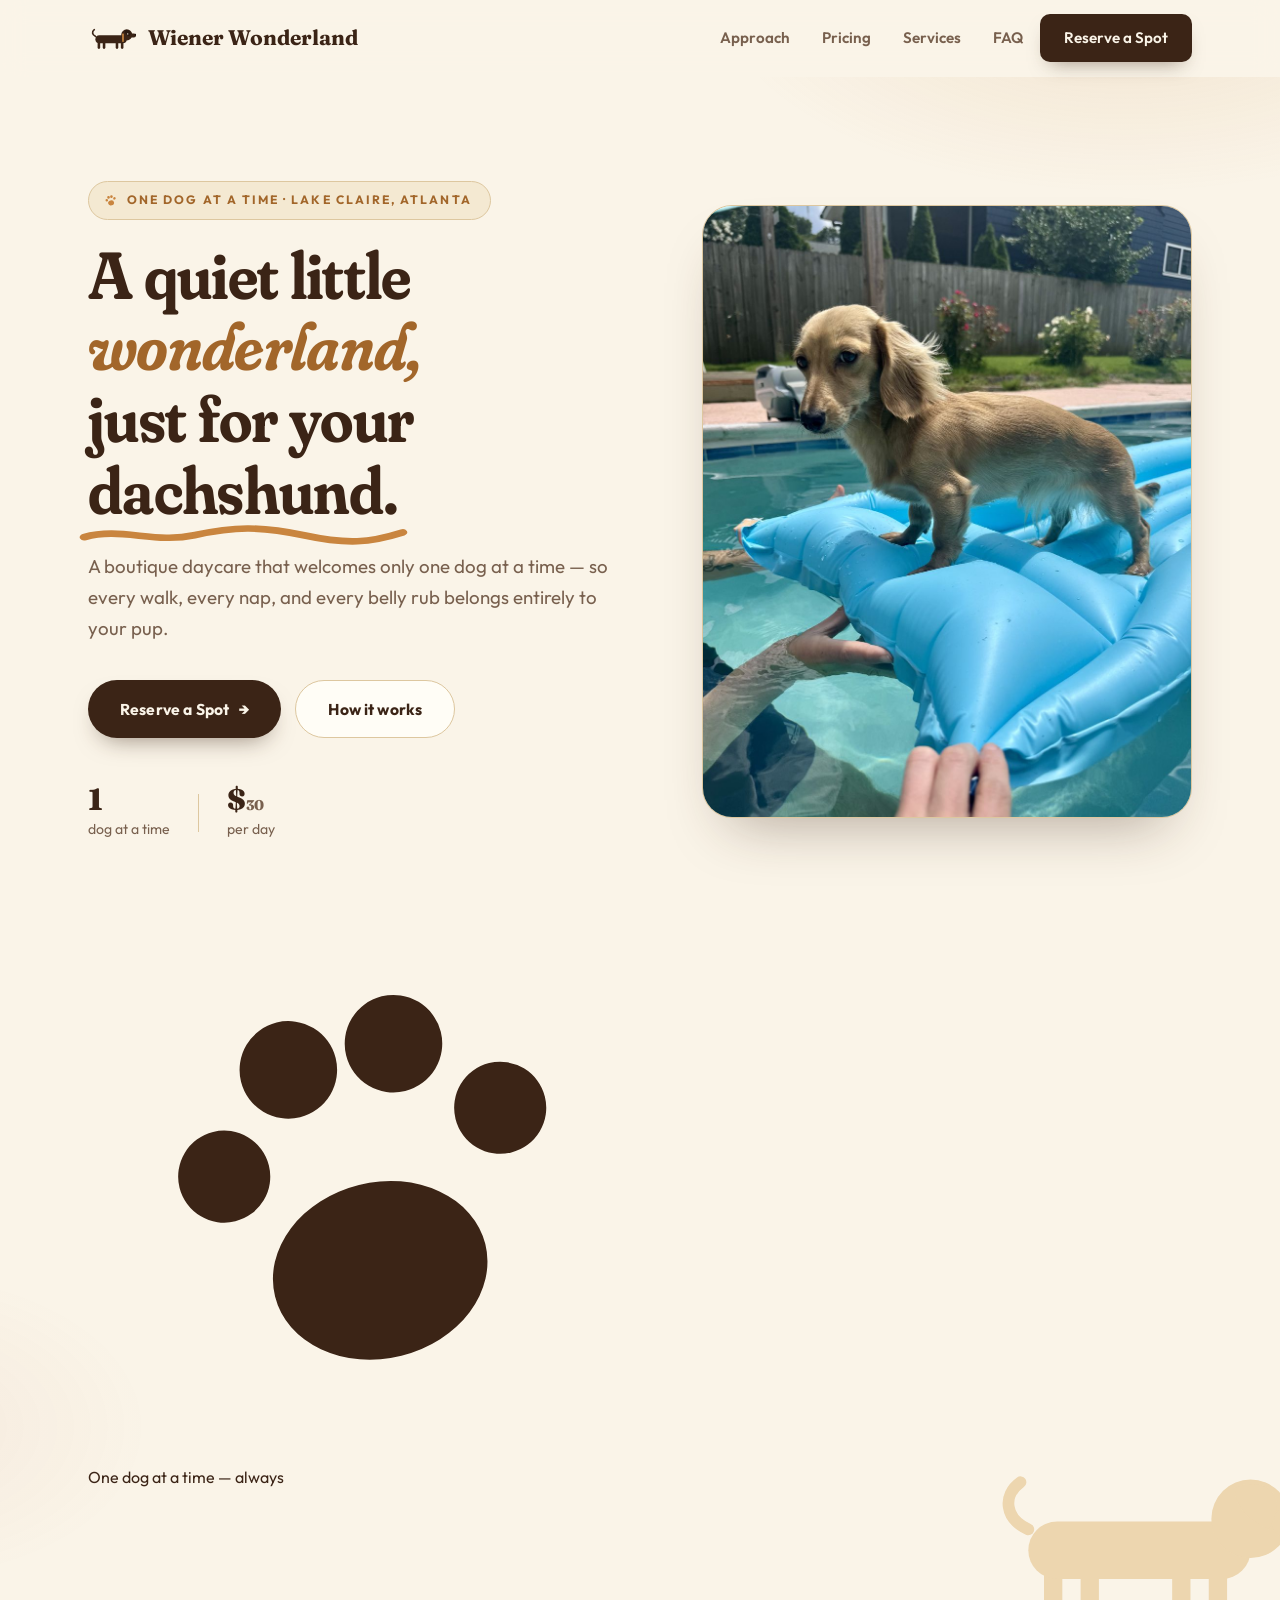
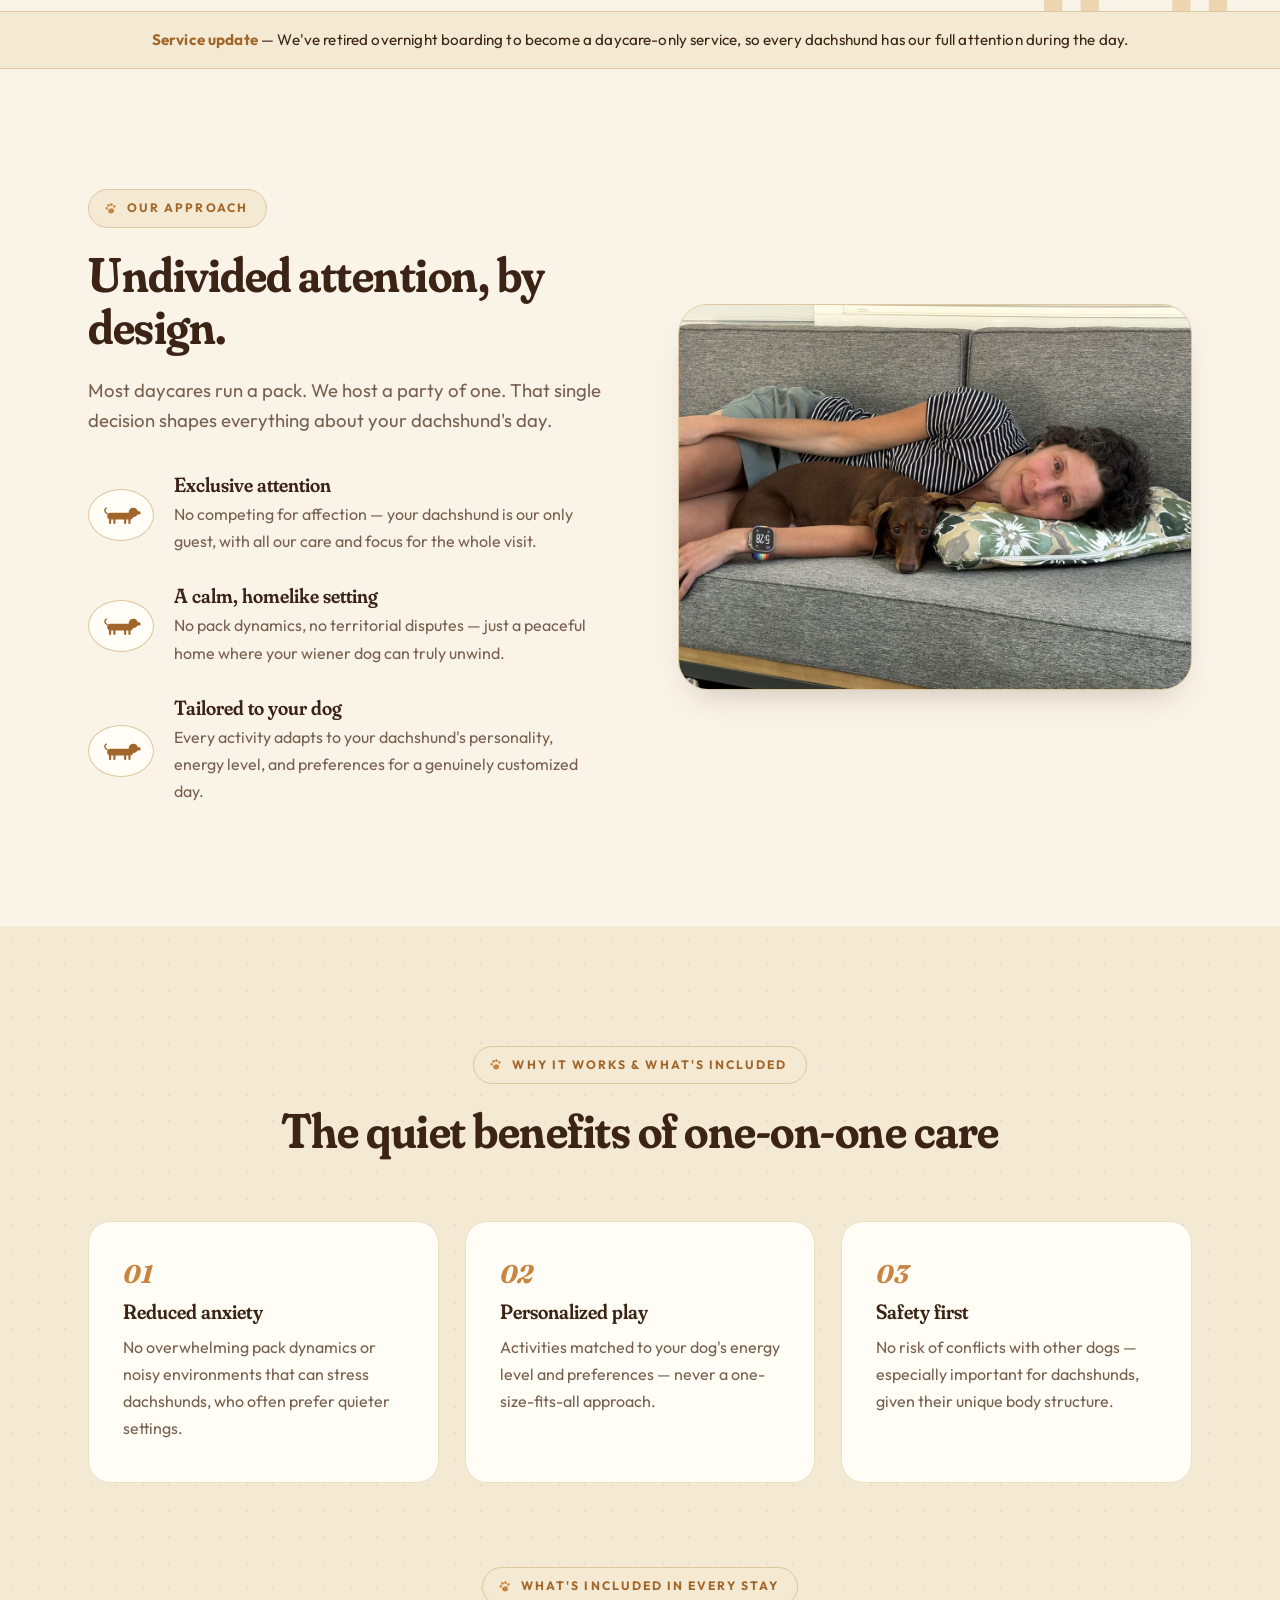
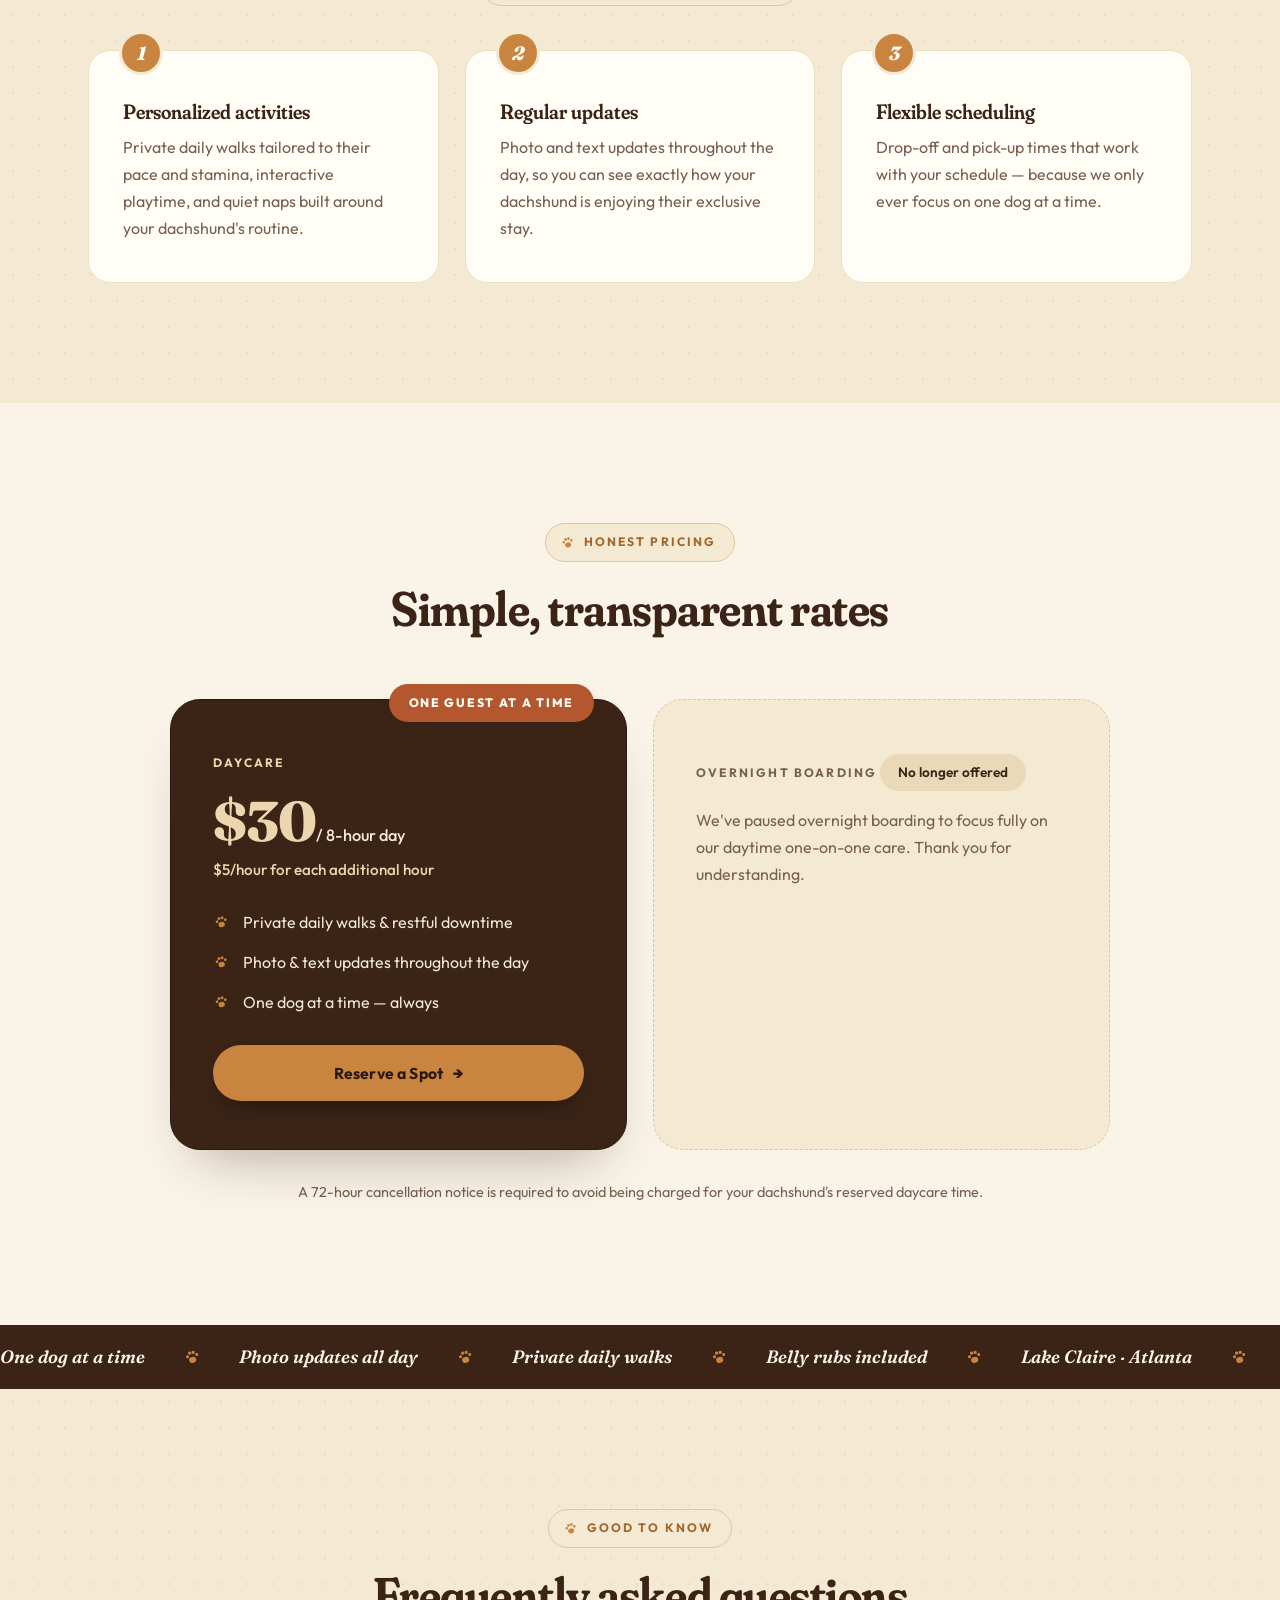
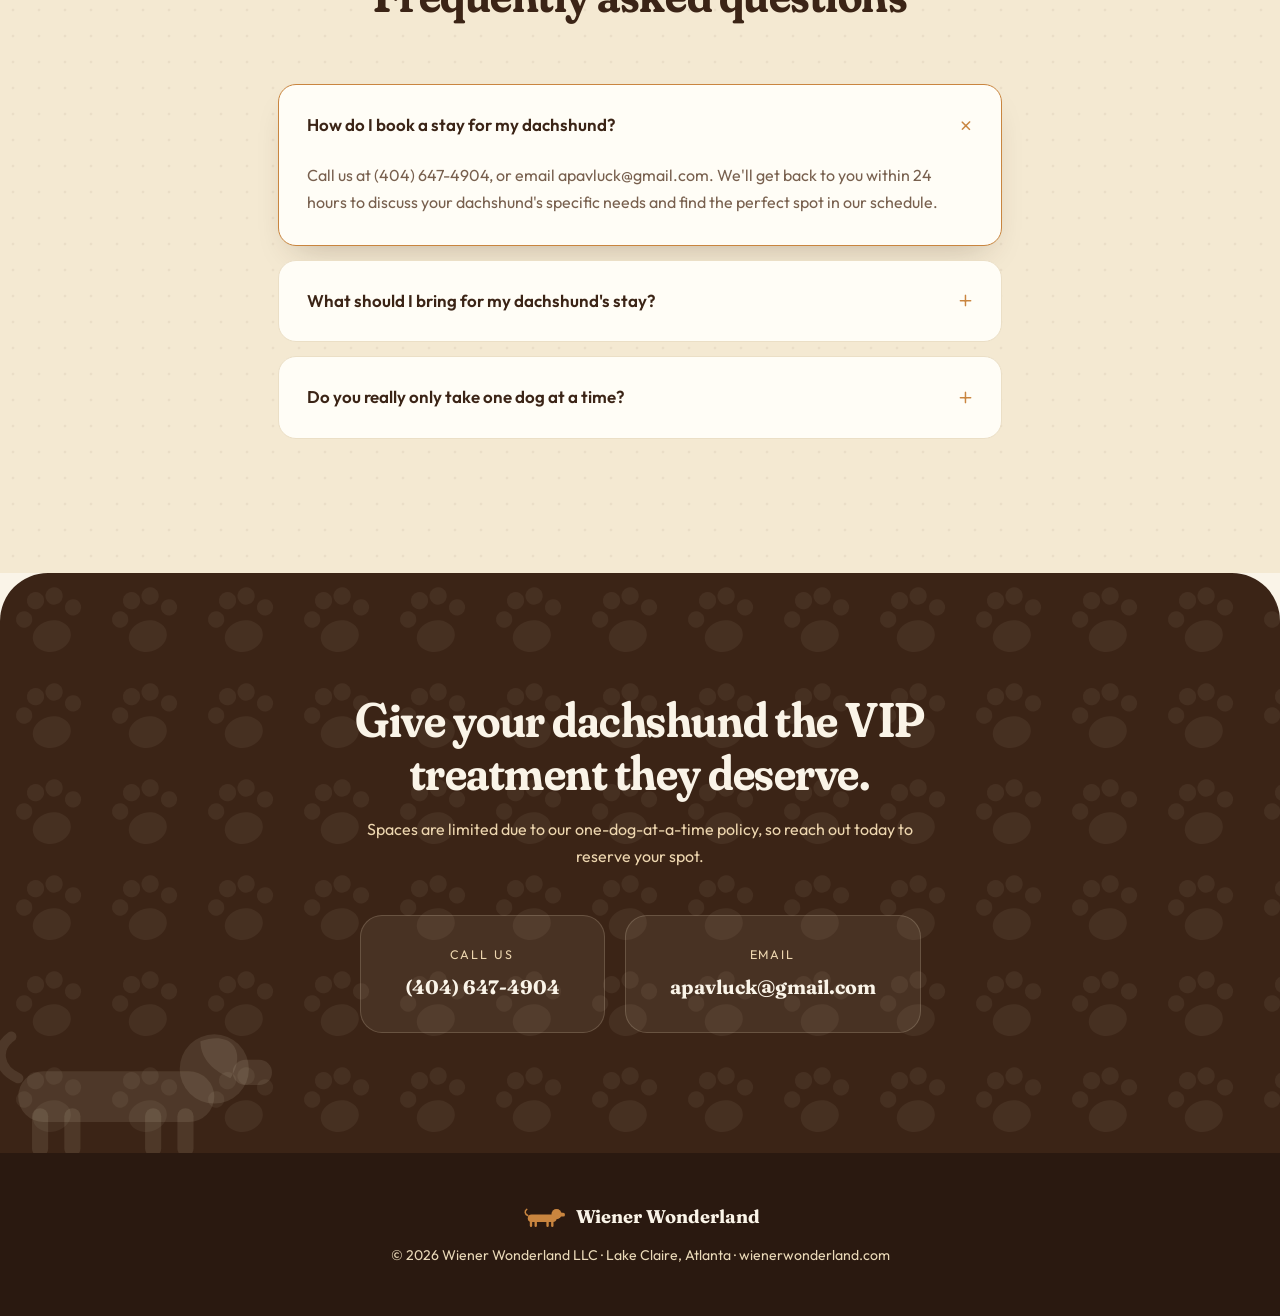
==== index.html @ 0c206f95 "Clean up design: remove arch frame, use external images, simplify animations" ====
<!DOCTYPE html>
<html lang="en">
<head>
<meta charset="UTF-8">
<meta name="viewport" content="width=device-width, initial-scale=1.0">
<title>Wiener Wonderland | Exclusive One-Dog Daycare in Lake Claire</title>
<meta name="description" content="Wiener Wonderland is Lake Claire's exclusive one-dog-at-a-time daycare for dachshunds. Calm, unhurried, one-on-one care in a quiet home setting.">
<link rel="preconnect" href="https://fonts.googleapis.com">
<link rel="preconnect" href="https://fonts.gstatic.com" crossorigin>
<link href="https://fonts.googleapis.com/css2?family=Fraunces:ital,opsz,wght,SOFT,WONK@0,9..144,400..900,0..100,0..1;1,9..144,400..900,0..100,0..1&family=Outfit:wght@400;500;600;700&display=swap" rel="stylesheet">
<meta name="theme-color" content="#FAF4E8">
<link rel="icon" href="data:image/svg+xml,%3Csvg%20xmlns='http://www.w3.org/2000/svg'%20viewBox='0%200%20260%20150'%3E%3Crect%20width='260'%20height='150'%20rx='34'%20fill='%23FAF4E8'/%3E%3Cg%20fill='%233B2416'%3E%3Cpath%20d='M40%2066%20C22%2058%2020%2040%2034%2030'%20fill='none'%20stroke='%233B2416'%20stroke-width='9'%20stroke-linecap='round'/%3E%3Crect%20x='52'%20y='92'%20width='14'%20height='42'%20rx='7'/%3E%3Crect%20x='80'%20y='92'%20width='14'%20height='42'%20rx='7'/%3E%3Crect%20x='150'%20y='92'%20width='14'%20height='42'%20rx='7'/%3E%3Crect%20x='178'%20y='92'%20width='14'%20height='42'%20rx='7'/%3E%3Crect%20x='40'%20y='60'%20width='170'%20height='44'%20rx='22'/%3E%3Ccircle%20cx='210'%20cy='58'%20r='30'/%3E%3Crect%20x='226'%20y='50'%20width='34'%20height='22'%20rx='11'/%3E%3C/g%3E%3Cpath%20d='M198%2034%20C226%2024%20238%2044%20224%2066%20C210%2060%20198%2050%20198%2034%20Z'%20fill='%232A1910'/%3E%3Crect%20x='185'%20y='50'%20width='9'%20height='40'%20rx='3'%20fill='%23C9853F'/%3E%3C/svg%3E">
<style>
:root{
  /* Wiener Wonderland — warm, playful, hand-crafted */
  --cream:#FAF4E8;
  --paper:#FFFDF6;
  --sand:#F4E9D2;
  --sand-deep:#EAD9B8;
  --choco:#3B2416;
  --choco-deep:#2A1910;
  --caramel:#C9853F;
  --caramel-deep:#A2662A;
  --caramel-soft:#EDD6AF;
  --rust:#B4572E;
  --ink:#3B2416;
  --ink-soft:#78604E;
  --line:#EBDFC6;
  --line-strong:#DDC79F;
  --radius:22px;
  --radius-lg:30px;
  --shadow:0 16px 34px -16px rgba(59,36,22,0.28);
  --shadow-lg:0 30px 60px -28px rgba(59,36,22,0.40);
  --maxw:1160px;
  --ease:cubic-bezier(.22,.61,.36,1);
  --sans:'Outfit','DejaVu Sans',system-ui,-apple-system,sans-serif;
  --display:'Fraunces',Georgia,'Times New Roman',serif;
  --paw:url("data:image/svg+xml;utf8,<svg xmlns='http://www.w3.org/2000/svg' viewBox='0 0 40 40'><g fill='black' transform='rotate(-14 20 20)'><ellipse cx='20' cy='26.5' rx='8' ry='6.5'/><circle cx='10.5' cy='17' r='3.4'/><circle cx='17' cy='10.5' r='3.6'/><circle cx='25' cy='10.5' r='3.6'/><circle cx='31.5' cy='17' r='3.4'/></g></svg>");
  --paw-cream:url("data:image/svg+xml;utf8,<svg xmlns='http://www.w3.org/2000/svg' viewBox='0 0 40 40'><g fill='%23F6E7CE' transform='rotate(-14 20 20)'><ellipse cx='20' cy='26.5' rx='8' ry='6.5'/><circle cx='10.5' cy='17' r='3.4'/><circle cx='17' cy='10.5' r='3.6'/><circle cx='25' cy='10.5' r='3.6'/><circle cx='31.5' cy='17' r='3.4'/></g></svg>");
  --squig-line:url("data:image/svg+xml;utf8,<svg xmlns='http://www.w3.org/2000/svg' width='24' height='6' viewBox='0 0 24 6'><path d='M1 4 Q4 1.5 7 4 T13 4 T19 4' fill='none' stroke='%23C9853F' stroke-width='2' stroke-linecap='round'/></svg>");
}

*{box-sizing:border-box;margin:0;padding:0;}
html{scroll-behavior:smooth;scroll-padding-top:92px;}
body{
  font-family:var(--sans);
  color:var(--ink);
  background:var(--cream);
  line-height:1.7;
  -webkit-font-smoothing:antialiased;
  overflow-x:hidden;
}
::selection{background:var(--caramel);color:var(--choco-deep);}
:focus-visible{outline:3px solid var(--caramel);outline-offset:3px;border-radius:8px;}
h1,h2,h3{font-family:var(--display);font-variation-settings:"opsz" 144,"SOFT" 100,"WONK" 1;color:var(--ink);line-height:1.08;}
h1,h2{font-weight:640;letter-spacing:-0.01em;}
h3{font-weight:600;letter-spacing:0;}
.container{max-width:var(--maxw);margin:0 auto;padding:0 28px;}
.narrow{max-width:780px;}
a{text-decoration:none;color:inherit;}
img{max-width:100%;display:block;}
ul{list-style:none;}
/* Dachshund silhouette shapes have no fill of their own — follow currentColor. */
.logo-mark,.feature-mark,.hero-deco,.cta-deco{fill:currentColor;}

/* Eyebrow + heads */
.eyebrow{
  display:inline-flex;align-items:center;gap:9px;
  background:var(--sand);border:1px solid var(--line-strong);border-radius:999px;
  padding:8px 18px 8px 14px;margin-bottom:20px;
  font-size:.76rem;font-weight:700;letter-spacing:.17em;
  text-transform:uppercase;color:var(--caramel-deep);
}
.eyebrow::before{
  content:"";width:15px;height:15px;flex:none;background:var(--caramel);
  -webkit-mask:var(--paw) center/contain no-repeat;
  mask:var(--paw) center/contain no-repeat;
}
.eyebrow.center{display:flex;width:fit-content;margin-left:auto;margin-right:auto;}
.section-head{margin-bottom:64px;}
.lead{font-size:1.16rem;color:var(--ink-soft);margin-bottom:38px;max-width:48ch;line-height:1.65;}

/* Header */
.site-header{
  position:sticky;top:0;z-index:100;
  background:rgba(250,244,232,0.82);
  backdrop-filter:blur(12px);-webkit-backdrop-filter:blur(12px);
  border-bottom:1px solid transparent;
  transition:border-color .3s var(--ease), box-shadow .3s var(--ease), background .3s var(--ease);
}
.site-header.scrolled{border-bottom-color:var(--line);background:rgba(250,244,232,0.95);box-shadow:0 10px 24px -18px rgba(59,36,22,0.35);}
.header-inner{display:flex;align-items:center;justify-content:space-between;padding:14px 28px;}
.logo{display:flex;align-items:center;gap:12px;font-family:var(--display);font-weight:700;font-size:1.32rem;color:var(--choco);letter-spacing:0;}
.logo-mark{width:48px;height:28px;flex:none;transition:transform .35s var(--ease);}
.logo:hover .logo-mark{transform:rotate(-8deg);}
.main-nav{display:flex;gap:2px;align-items:center;}
.main-nav a{position:relative;font-weight:600;font-size:.95rem;color:var(--ink-soft);padding:9px 15px;border-radius:10px;transition:color .2s;}
.main-nav a::after{
  content:"";position:absolute;left:14px;right:14px;bottom:4px;height:6px;
  background:var(--squig-line) left center/24px 6px repeat-x;
  transform:scaleX(0);transform-origin:left;transition:transform .35s var(--ease);
}
.main-nav a:hover{color:var(--choco);}
.main-nav a:hover::after{transform:scaleX(1);}
.nav-cta{background:var(--choco);color:var(--cream) !important;padding:11px 24px !important;border-radius:999px;box-shadow:0 10px 20px -10px rgba(59,36,22,0.5);transition:background .25s var(--ease),transform .25s var(--ease) !important;}
.nav-cta:hover{background:var(--caramel-deep) !important;transform:translateY(-2px);}
.nav-cta::after{display:none;}
.nav-toggle{display:none;flex-direction:column;gap:5px;background:none;border:none;cursor:pointer;padding:8px;}
.nav-toggle span{width:24px;height:2px;background:var(--ink);border-radius:2px;transition:transform .3s var(--ease),opacity .3s var(--ease);}
.nav-toggle[aria-expanded="true"] span:nth-child(1){transform:translateY(7px) rotate(45deg);}
.nav-toggle[aria-expanded="true"] span:nth-child(2){opacity:0;}
.nav-toggle[aria-expanded="true"] span:nth-child(3){transform:translateY(-7px) rotate(-45deg);}

/* Hero */
.hero{position:relative;padding:104px 0 120px;overflow:hidden;
  background:radial-gradient(640px 320px at 88% -6%, rgba(201,133,63,0.16), transparent 65%),
             radial-gradient(420px 260px at -8% 88%, rgba(180,87,46,0.06), transparent 60%),
             var(--cream);
}
.hero-deco{position:absolute;right:-36px;bottom:-28px;width:340px;height:auto;color:var(--caramel-soft);pointer-events:none;}
.hero-grid{display:grid;grid-template-columns:1.05fr 0.95fr;gap:72px;align-items:center;position:relative;}
.hero h1{font-size:clamp(2.8rem,5.2vw,4.4rem);margin-bottom:24px;}
.hero h1 em{font-style:italic;color:var(--caramel-deep);}
.hero-text{font-size:1.17rem;color:var(--ink-soft);margin-bottom:36px;max-width:46ch;line-height:1.65;}
.hero-actions{display:flex;gap:14px;flex-wrap:wrap;margin-bottom:46px;}
.hero-stats{display:flex;align-items:center;gap:28px;}
.hero-stats strong{display:block;font-family:var(--display);font-weight:800;font-size:1.9rem;color:var(--choco);line-height:1;letter-spacing:-0.01em;}
.hero-stats span{font-size:.88rem;color:var(--ink-soft);}
.hero-stats .divider{width:1px;height:38px;background:var(--line-strong);}

/* Squiggle underline inside the hero headline */
.squig{position:relative;white-space:nowrap;}
.squiggle{position:absolute;left:-3%;bottom:-0.22em;width:106%;height:0.34em;color:var(--caramel);overflow:visible;}
.squiggle path{stroke:currentColor;stroke-width:7;stroke-linecap:round;fill:none;stroke-dasharray:320;stroke-dashoffset:320;transition:stroke-dashoffset 1.1s var(--ease) 0.5s;}
.reveal.in .squiggle path{stroke-dashoffset:0;}

/* Hero media — clean rounded image */
.hero-media{position:relative;}
.arch-frame{
  position:relative;
  border-radius:var(--radius-lg);
  overflow:hidden;
  border:1px solid var(--line-strong);
  box-shadow:var(--shadow-lg);
  aspect-ratio:4/5;
  background:var(--sand);
}
.arch-frame img{width:100%;height:100%;object-fit:cover;transition:transform .6s var(--ease);}
.arch-frame:hover img{transform:scale(1.03);}

/* Waggable dachshund silhouette */
.wag .tail{transform-box:fill-box;transform-origin:96% 92%;animation:wag 1.5s ease-in-out infinite;}
@keyframes wag{0%,100%{transform:rotate(0deg);}50%{transform:rotate(-16deg);}}

/* Buttons */
.btn{
  display:inline-flex;align-items:center;justify-content:center;gap:10px;
  padding:15px 32px;border-radius:999px;font-weight:700;font-size:.98rem;
  transition:transform .22s var(--ease), background .22s var(--ease), box-shadow .22s var(--ease), border-color .22s var(--ease), color .22s var(--ease);
  cursor:pointer;letter-spacing:.01em;
}
.btn-primary{background:var(--choco);color:var(--cream);box-shadow:0 12px 24px -12px rgba(59,36,22,0.55);}
.btn-primary::after{content:"→";font-weight:800;transition:transform .25s var(--ease);}
.btn-primary:hover{background:var(--caramel-deep);transform:translateY(-2px);box-shadow:0 16px 28px -12px rgba(59,36,22,0.6);}
.btn-primary:hover::after{transform:translateX(4px);}
.btn-ghost{background:var(--paper);color:var(--choco);border:1.5px solid var(--line-strong);}
.btn-ghost:hover{border-color:var(--choco);background:#fff;transform:translateY(-2px);}
.btn-block{display:flex;width:100%;margin-top:28px;}

/* Announcement */
.announcement{
  background:var(--sand);color:var(--ink);text-align:center;
  padding:15px 28px;font-size:.95rem;letter-spacing:.01em;
  border-top:1px solid var(--line-strong);border-bottom:1px solid var(--line-strong);
}
.announcement strong{color:var(--caramel-deep);font-weight:700;}

/* Marquee ticker */
.marquee{background:var(--choco);color:var(--cream);padding:17px 0;overflow:hidden;}
.marquee-track{display:flex;width:max-content;animation:scroll-x 30s linear infinite;}
.marquee:hover .marquee-track{animation-play-state:paused;}
.marquee-row{display:flex;align-items:center;gap:38px;padding-right:38px;}
.marquee-row span{font-family:var(--display);font-style:italic;font-weight:600;font-size:1.12rem;white-space:nowrap;}
.marquee-row .paw{width:18px;height:18px;color:var(--caramel);flex:none;}
@keyframes scroll-x{to{transform:translateX(-50%);}}

/* Sections */
.section{padding:120px 0;}
.section.alt{
  background:var(--sand);
  background-image:radial-gradient(rgba(59,36,22,0.055) 1.2px, transparent 1.7px);
  background-size:26px 26px;
}
h2{font-size:clamp(2.1rem,3.8vw,3.1rem);margin-bottom:22px;}
h2.center{text-align:center;margin-bottom:0;}
.two-col{display:grid;grid-template-columns:1fr 1fr;gap:76px;align-items:center;}
.image-frame{
  border-radius:var(--radius-lg);overflow:hidden;border:1px solid var(--line-strong);
  box-shadow:var(--shadow);
  transition:box-shadow .5s var(--ease);
}
.image-frame:hover{box-shadow:var(--shadow-lg);}
.image-frame img{transition:transform .6s var(--ease);width:100%;}
.image-frame:hover img{transform:scale(1.03);}

.feature-list{display:flex;flex-direction:column;gap:30px;}
.feature{display:flex;gap:20px;align-items:center;}
.feature-mark{
  flex:none;width:66px;height:52px;padding:12px;box-sizing:border-box;
  color:var(--caramel-deep);background:var(--paper);
  border:1.5px solid var(--line-strong);border-radius:50%;
  transition:transform .35s var(--ease), background .35s var(--ease);
}
.feature:hover .feature-mark{transform:scale(1.05);background:var(--caramel-soft);}
.feature h3{font-size:1.28rem;margin-bottom:5px;}
.feature p{color:var(--ink-soft);}

/* Cards */
.grid-3{display:grid;grid-template-columns:repeat(3,1fr);gap:26px;}
.grid-2{display:grid;grid-template-columns:repeat(2,1fr);gap:26px;}
.card{
  position:relative;background:var(--paper);padding:40px 34px;border-radius:var(--radius);
  border:1px solid var(--line);
  transition:transform .35s var(--ease), box-shadow .35s var(--ease), border-color .35s var(--ease);
}
.card:hover{transform:translateY(-4px);box-shadow:var(--shadow);border-color:var(--line-strong);}
.card-index{display:block;font-family:var(--display);font-style:italic;font-weight:700;font-size:1.6rem;color:var(--caramel);margin-bottom:14px;line-height:1;}
.card h3{margin-bottom:10px;font-size:1.3rem;}
.card p{color:var(--ink-soft);}
.card.numbered{padding-top:50px;}
.group-head{margin:84px 0 44px;text-align:center;}
.group-head .eyebrow{margin-bottom:0;}
.num{
  position:absolute;top:-20px;left:30px;background:var(--caramel);color:var(--paper);
  width:44px;height:44px;border-radius:50%;display:flex;align-items:center;justify-content:center;
  border:3px solid var(--sand);
  font-family:var(--display);font-style:italic;font-weight:800;font-size:1.2rem;
}

/* Pricing */
.pricing-grid{margin-bottom:30px;align-items:stretch;max-width:940px;margin-left:auto;margin-right:auto;}
.price-card{
  position:relative;background:var(--paper);border-radius:var(--radius-lg);
  padding:48px 42px;border:1px solid var(--line);
  transition:transform .35s var(--ease), box-shadow .35s var(--ease);
}
.price-card:not(.featured):hover{transform:translateY(-4px);box-shadow:var(--shadow);}
.price-card.featured{
  background:var(--choco);border-color:var(--choco-deep);color:var(--cream);
  box-shadow:var(--shadow-lg);
}
.price-card.featured:hover{transform:translateY(-4px);}
.badge{
  position:absolute;top:-16px;right:32px;background:var(--rust);color:var(--paper);
  padding:9px 20px;border-radius:999px;
  font-size:.76rem;font-weight:800;letter-spacing:.14em;text-transform:uppercase;
  box-shadow:0 10px 20px -8px rgba(59,36,22,0.45);
}
.price-tag{display:inline-block;font-size:.76rem;font-weight:700;letter-spacing:.18em;text-transform:uppercase;color:var(--caramel-deep);margin-bottom:18px;}
.price-tag.muted{color:var(--ink-soft);}
.featured .price-tag{color:var(--caramel-soft);}
.price{font-family:var(--display);font-size:3.5rem;font-weight:800;color:var(--ink);margin:2px 0 8px;line-height:1;letter-spacing:-0.02em;}
.featured .price{color:var(--caramel-soft);}
.price span{font-family:var(--sans);font-size:1.02rem;font-weight:500;color:var(--ink-soft);letter-spacing:0;}
.featured .price span{color:var(--sand);}
.price-sub{font-weight:500;margin-bottom:26px;color:var(--ink-soft);font-size:.95rem;}
.featured .price-sub{color:var(--caramel-soft);}
.price-list{display:flex;flex-direction:column;gap:13px;}
.price-list li{position:relative;padding-left:30px;color:var(--ink-soft);}
.price-list li::before{
  content:"";position:absolute;left:0;top:5px;width:16px;height:16px;
  background:var(--caramel);
  -webkit-mask:var(--paw) center/contain no-repeat;
  mask:var(--paw) center/contain no-repeat;
}
.featured .price-list li{color:var(--sand);}
.featured .btn-primary{background:var(--caramel);color:var(--choco-deep);box-shadow:0 12px 24px -10px rgba(0,0,0,0.45);}
.featured .btn-primary:hover{background:var(--paper);color:var(--choco);}
.notice-card{background:var(--sand);border:1.5px dashed var(--line-strong);}
.discontinued{display:inline-block;background:var(--sand-deep);color:var(--ink);padding:7px 18px;border-radius:999px;font-size:.85rem;font-weight:600;margin:6px 0 16px;}
.notice-card p:last-child{color:var(--ink-soft);}
.fine-print{text-align:center;color:var(--ink-soft);font-size:.9rem;}

/* FAQ */
.faq-item{background:var(--paper);border-radius:18px;padding:4px 28px;margin-bottom:14px;border:1.5px solid var(--line);transition:border-color .3s var(--ease), box-shadow .3s var(--ease);}
.faq-item[open]{border-color:var(--caramel);box-shadow:var(--shadow);}
.faq-item summary{font-weight:600;cursor:pointer;list-style:none;padding:22px 0;display:flex;justify-content:space-between;align-items:center;gap:16px;font-size:1.06rem;}
.faq-item summary::-webkit-details-marker{display:none;}
.faq-item summary::after{content:"+";font-family:var(--display);font-size:1.7rem;color:var(--caramel);transition:transform .35s var(--ease);line-height:1;font-weight:600;}
.faq-item[open] summary::after{transform:rotate(45deg);}
.faq-item p{padding:0 0 24px;color:var(--ink-soft);}
.faq-item[open] p{animation:faq-in .45s var(--ease);}
@keyframes faq-in{from{opacity:0;transform:translateY(-6px);}}

/* CTA */
.cta-section{position:relative;background:var(--choco);color:var(--cream);padding:120px 0;text-align:center;overflow:hidden;border-radius:48px 48px 0 0;}
.cta-section::before{
  content:"";position:absolute;inset:0;pointer-events:none;opacity:0.06;
  background-image:var(--paw-cream);
  background-size:96px 96px;
}
.cta-deco{position:absolute;left:-28px;bottom:-22px;width:300px;height:auto;color:rgba(246,231,206,0.10);pointer-events:none;}
.cta-section h2{color:var(--cream);max-width:20ch;margin:0 auto 18px;}
.cta-section > .container > p{color:var(--caramel-soft);margin-bottom:44px;max-width:52ch;margin-left:auto;margin-right:auto;position:relative;}
.contact-grid{display:flex;justify-content:center;gap:20px;flex-wrap:wrap;position:relative;}
.contact-item{background:rgba(246,231,206,0.07);padding:28px 44px;border-radius:var(--radius);border:1px solid rgba(246,231,206,0.18);transition:background .25s var(--ease),transform .25s var(--ease);display:flex;flex-direction:column;align-items:center;gap:6px;min-width:230px;}
.contact-item:hover{background:rgba(246,231,206,0.14);transform:translateY(-4px);}
.contact-label{font-size:.78rem;letter-spacing:.16em;text-transform:uppercase;color:var(--caramel-soft);}
.contact-value{font-family:var(--display);font-size:1.22rem;font-weight:700;}

/* Footer */
.site-footer{padding:48px 0;background:var(--choco-deep);color:var(--sand-deep);}
.footer-inner{display:flex;flex-direction:column;align-items:center;gap:12px;text-align:center;}
.footer-logo{color:var(--cream);font-size:1.15rem;gap:11px;}
.footer-logo .logo-mark{width:44px;height:26px;color:var(--caramel);}
.site-footer p{font-size:.88rem;}

/* Scroll reveal */
.reveal{opacity:0;transform:translateY(26px);transition:opacity .75s var(--ease), transform .75s var(--ease);}
.reveal.in{opacity:1;transform:none;}
@media (prefers-reduced-motion:reduce){
  .reveal{opacity:1;transform:none;transition:none;}
  .squiggle path{stroke-dashoffset:0;transition:none;}
  .marquee-track{animation:none;}
  .wag .tail{animation:none;}
  html{scroll-behavior:auto;}
}

/* Responsive */
@media (max-width:880px){
  .section{padding:80px 0;}
  .hero{padding:64px 0 76px;}
  .two-col,.hero-grid{grid-template-columns:1fr;gap:60px;}
  .hero-media{order:-1;max-width:420px;margin:26px auto 0;}
  .arch-frame{aspect-ratio:4/5;}
  .hero h1 br{display:none;}
  .grid-3,.grid-2{grid-template-columns:1fr;}
  .price-card.featured{transform:none;}
  .marquee-row{gap:26px;padding-right:26px;}
  .marquee-row span{font-size:1rem;}
  .main-nav{position:absolute;top:100%;left:0;right:0;background:var(--cream);flex-direction:column;padding:16px;display:none;gap:6px;border-bottom:1px solid var(--line);box-shadow:var(--shadow);}
  .main-nav.open{display:flex;}
  .main-nav a{width:100%;padding:12px 16px;}
  .main-nav a::after{display:none;}
  .nav-cta{text-align:center;}
  .nav-toggle{display:flex;}
  .hero-deco{width:220px;opacity:.8;}
  .cta-section{border-radius:32px 32px 0 0;}
  .contact-item{min-width:0;width:100%;max-width:340px;}
}

</style>
</head>
<body>

<!-- ===== Reusable dachshund illustrations ===== -->
<svg width="0" height="0" style="position:absolute" aria-hidden="true">
  <!-- Single-colour silhouette (inherits currentColor) -->
  <symbol id="dox" viewBox="0 0 260 150">
    <path d="M40 66 C22 58 20 40 34 30" fill="none" stroke="currentColor" stroke-width="9" stroke-linecap="round"/>
    <rect x="52" y="92" width="14" height="42" rx="7"/>
    <rect x="80" y="92" width="14" height="42" rx="7"/>
    <rect x="150" y="92" width="14" height="42" rx="7"/>
    <rect x="178" y="92" width="14" height="42" rx="7"/>
    <rect x="40" y="60" width="170" height="44" rx="22"/>
    <circle cx="210" cy="58" r="30"/>
    <rect x="226" y="50" width="34" height="22" rx="11"/>
    <path d="M198 34 C226 24 238 44 224 66 C210 60 198 50 198 34 Z"/>
  </symbol>
  <!-- Two-tone logo mark with a little caramel collar -->
  <symbol id="dox-logo" viewBox="0 0 260 150">
    <g fill="#3B2416">
      <path d="M40 66 C22 58 20 40 34 30" fill="none" stroke="#3B2416" stroke-width="9" stroke-linecap="round"/>
      <rect x="52" y="92" width="14" height="42" rx="7"/>
      <rect x="80" y="92" width="14" height="42" rx="7"/>
      <rect x="150" y="92" width="14" height="42" rx="7"/>
      <rect x="178" y="92" width="14" height="42" rx="7"/>
      <rect x="40" y="60" width="170" height="44" rx="22"/>
      <circle cx="210" cy="58" r="30"/>
      <rect x="226" y="50" width="34" height="22" rx="11"/>
    </g>
    <path d="M198 34 C226 24 238 44 224 66 C210 60 198 50 198 34 Z" fill="#2A1910"/>
    <circle cx="215" cy="53" r="3.4" fill="#FAF4E8"/>
    <circle cx="258" cy="58" r="5.5" fill="#1F120B"/>
    <rect x="185" y="50" width="9" height="40" rx="3" fill="#C9853F"/>
    <circle cx="189.5" cy="92" r="4.5" fill="#C9853F"/>
  </symbol>
  <!-- Four-toed paw print (inherits currentColor) -->
  <symbol id="paw" viewBox="0 0 40 40">
    <g fill="currentColor" transform="rotate(-14 20 20)">
      <ellipse cx="20" cy="26.5" rx="8" ry="6.5"/>
      <circle cx="10.5" cy="17" r="3.4"/>
      <circle cx="17" cy="10.5" r="3.6"/>
      <circle cx="25" cy="10.5" r="3.6"/>
      <circle cx="31.5" cy="17" r="3.4"/>
    </g>
  </symbol>
</svg>

<header class="site-header" id="site-header">
  <div class="container header-inner">
    <a href="#home" class="logo">
      <svg class="logo-mark" viewBox="0 0 260 150" aria-hidden="true"><use href="#dox-logo"/></svg>
      <span>Wiener Wonderland</span>
    </a>
    <nav class="main-nav" id="main-nav">
      <a href="#approach">Approach</a>
      <a href="#pricing">Pricing</a>
      <a href="#services">Services</a>
      <a href="#faq">FAQ</a>
      <a href="#contact" class="nav-cta">Reserve a Spot</a>
    </nav>
    <button class="nav-toggle" id="nav-toggle" aria-label="Toggle navigation" aria-expanded="false">
      <span></span><span></span><span></span>
    </button>
  </div>
</header>

<section class="hero" id="home">
  <svg class="hero-deco wag" viewBox="0 0 260 150" aria-hidden="true">
    <g class="tail"><path d="M40 66 C22 58 20 40 34 30" fill="none" stroke="currentColor" stroke-width="9" stroke-linecap="round"/></g>
    <rect x="52" y="92" width="14" height="42" rx="7"/>
    <rect x="80" y="92" width="14" height="42" rx="7"/>
    <rect x="150" y="92" width="14" height="42" rx="7"/>
    <rect x="178" y="92" width="14" height="42" rx="7"/>
    <rect x="40" y="60" width="170" height="44" rx="22"/>
    <circle cx="210" cy="58" r="30"/>
    <rect x="226" y="50" width="34" height="22" rx="11"/>
    <path d="M198 34 C226 24 238 44 224 66 C210 60 198 50 198 34 Z"/>
  </svg>
  <div class="container hero-grid">
    <div class="hero-copy">
      <span class="eyebrow reveal">One dog at a time · Lake Claire, Atlanta</span>
      <h1 class="reveal">A quiet little <em>wonderland,</em><br>just for your <span class="squig">dachshund.<svg class="squiggle" viewBox="0 0 240 24" preserveAspectRatio="none" aria-hidden="true"><path d="M4 15 C30 4 55 22 84 13 S132 3 164 13 S212 21 236 10"/></svg></span></h1>
      <p class="hero-text reveal">A boutique daycare that welcomes only one dog at a time — so every walk, every nap, and every belly rub belongs entirely to your pup.</p>
      <div class="hero-actions reveal">
        <a href="#contact" class="btn btn-primary">Reserve a Spot</a>
        <a href="#approach" class="btn btn-ghost">How it works</a>
      </div>
      <div class="hero-stats reveal">
        <div><strong>1</strong><span>dog at a time</span></div>
        <div class="divider"></div>
        <div><strong>$<span class="count-up" data-count="30">30</span></strong><span>per day</span></div>
      </div>
    </div>
        <div class="hero-media reveal">
      <div class="arch-frame" data-depth="4">
        <img src="hero.jpg" alt="A happy dachshund relaxing at Wiener Wonderland daycare">
      </div>
    </div>
      <div class="hero-chip chip-bottom" data-depth="8">
        <svg class="paw" viewBox="0 0 40 40" aria-hidden="true"><use href="#paw"/></svg>
        <span>One dog at a time — always</span>
      </div>
    </div>
  </div>
</section>

<section class="announcement">
  <div class="container">
    <p><strong>Service update</strong> — We've retired overnight boarding to become a daycare-only service, so every dachshund has our full attention during the day.</p>
  </div>
</section>

<section class="section" id="approach">
  <div class="container two-col">
    <div class="reveal">
      <span class="eyebrow">Our approach</span>
      <h2>Undivided attention, by design.</h2>
      <p class="lead">Most daycares run a pack. We host a party of one. That single decision shapes everything about your dachshund's day.</p>
      <div class="feature-list">
        <div class="feature">
          <svg class="feature-mark" viewBox="0 0 260 150" aria-hidden="true"><use href="#dox"/></svg>
          <div>
            <h3>Exclusive attention</h3>
            <p>No competing for affection — your dachshund is our only guest, with all our care and focus for the whole visit.</p>
          </div>
        </div>
        <div class="feature">
          <svg class="feature-mark" viewBox="0 0 260 150" aria-hidden="true"><use href="#dox"/></svg>
          <div>
            <h3>A calm, homelike setting</h3>
            <p>No pack dynamics, no territorial disputes — just a peaceful home where your wiener dog can truly unwind.</p>
          </div>
        </div>
        <div class="feature">
          <svg class="feature-mark" viewBox="0 0 260 150" aria-hidden="true"><use href="#dox"/></svg>
          <div>
            <h3>Tailored to your dog</h3>
            <p>Every activity adapts to your dachshund's personality, energy level, and preferences for a genuinely customized day.</p>
          </div>
        </div>
      </div>
    </div>
        <div class="image-frame reveal">
      <img src="approach.jpg" alt="A calm dachshund enjoying the home-like setting at Wiener Wonderland">
    </div>
  </div>
</section>

<section class="section alt" id="services">
  <div class="container">
    <div class="section-head reveal">
      <span class="eyebrow center">Why it works &amp; what's included</span>
      <h2 class="center">The quiet benefits of one-on-one care</h2>
    </div>
    <div class="grid-3">
      <div class="card reveal">
        <span class="card-index">01</span>
        <h3>Reduced anxiety</h3>
        <p>No overwhelming pack dynamics or noisy environments that can stress dachshunds, who often prefer quieter settings.</p>
      </div>
      <div class="card reveal">
        <span class="card-index">02</span>
        <h3>Personalized play</h3>
        <p>Activities matched to your dog's energy level and preferences — never a one-size-fits-all approach.</p>
      </div>
      <div class="card reveal">
        <span class="card-index">03</span>
        <h3>Safety first</h3>
        <p>No risk of conflicts with other dogs — especially important for dachshunds, given their unique body structure.</p>
      </div>
    </div>

    <div class="group-head reveal"><span class="eyebrow center">What's included in every stay</span></div>
    <div class="grid-3">
      <div class="card numbered reveal">
        <span class="num">1</span>
        <h3>Personalized activities</h3>
        <p>Private daily walks tailored to their pace and stamina, interactive playtime, and quiet naps built around your dachshund's routine.</p>
      </div>
      <div class="card numbered reveal">
        <span class="num">2</span>
        <h3>Regular updates</h3>
        <p>Photo and text updates throughout the day, so you can see exactly how your dachshund is enjoying their exclusive stay.</p>
      </div>
      <div class="card numbered reveal">
        <span class="num">3</span>
        <h3>Flexible scheduling</h3>
        <p>Drop-off and pick-up times that work with your schedule — because we only ever focus on one dog at a time.</p>
      </div>
    </div>
  </div>
</section>

<section class="section" id="pricing">
  <div class="container">
    <div class="section-head reveal">
      <span class="eyebrow center">Honest pricing</span>
      <h2 class="center">Simple, transparent rates</h2>
    </div>
    <div class="grid-2 pricing-grid">
      <div class="price-card featured reveal">
        <span class="badge">One guest at a time</span>
        <span class="price-tag">Daycare</span>
        <p class="price">$30<span>/ 8-hour day</span></p>
        <p class="price-sub">$5/hour for each additional hour</p>
        <ul class="price-list">
          <li>Private daily walks &amp; restful downtime</li>
          <li>Photo &amp; text updates throughout the day</li>
          <li>One dog at a time — always</li>
        </ul>
        <a href="#contact" class="btn btn-primary btn-block">Reserve a Spot</a>
      </div>
      <div class="price-card notice-card reveal">
        <span class="price-tag muted">Overnight boarding</span>
        <p class="discontinued">No longer offered</p>
        <p>We've paused overnight boarding to focus fully on our daytime one-on-one care. Thank you for understanding.</p>
      </div>
    </div>
    <p class="fine-print">A 72-hour cancellation notice is required to avoid being charged for your dachshund's reserved daycare time.</p>
  </div>
</section>

<section class="marquee" aria-hidden="true">
  <div class="marquee-track">
    <div class="marquee-row">
      <span>One dog at a time</span><svg class="paw" viewBox="0 0 40 40"><use href="#paw"/></svg>
      <span>Photo updates all day</span><svg class="paw" viewBox="0 0 40 40"><use href="#paw"/></svg>
      <span>Private daily walks</span><svg class="paw" viewBox="0 0 40 40"><use href="#paw"/></svg>
      <span>Belly rubs included</span><svg class="paw" viewBox="0 0 40 40"><use href="#paw"/></svg>
      <span>Lake Claire · Atlanta</span><svg class="paw" viewBox="0 0 40 40"><use href="#paw"/></svg>
      <span>Daycare-only, on purpose</span><svg class="paw" viewBox="0 0 40 40"><use href="#paw"/></svg>
    </div>
    <div class="marquee-row">
      <span>One dog at a time</span><svg class="paw" viewBox="0 0 40 40"><use href="#paw"/></svg>
      <span>Photo updates all day</span><svg class="paw" viewBox="0 0 40 40"><use href="#paw"/></svg>
      <span>Private daily walks</span><svg class="paw" viewBox="0 0 40 40"><use href="#paw"/></svg>
      <span>Belly rubs included</span><svg class="paw" viewBox="0 0 40 40"><use href="#paw"/></svg>
      <span>Lake Claire · Atlanta</span><svg class="paw" viewBox="0 0 40 40"><use href="#paw"/></svg>
      <span>Daycare-only, on purpose</span><svg class="paw" viewBox="0 0 40 40"><use href="#paw"/></svg>
    </div>
  </div>
</section>

<section class="section alt" id="faq">
  <div class="container narrow">
    <div class="section-head reveal">
      <span class="eyebrow center">Good to know</span>
      <h2 class="center">Frequently asked questions</h2>
    </div>
    <details class="faq-item reveal" open>
      <summary>How do I book a stay for my dachshund?</summary>
      <p>Call us at (404) 647-4904, or email apavluck@gmail.com. We'll get back to you within 24 hours to discuss your dachshund's specific needs and find the perfect spot in our schedule.</p>
    </details>
    <details class="faq-item reveal">
      <summary>What should I bring for my dachshund's stay?</summary>
      <p>Just their regular food, any necessary medications, a beloved toy or blanket, and any special instructions for their routine. If they're a swimmer, we even have a pool.</p>
    </details>
    <details class="faq-item reveal">
      <summary>Do you really only take one dog at a time?</summary>
      <p>Always. It's the heart of what we do. Your dachshund will never share their day with another dog, which keeps things calm, safe, and completely focused on them.</p>
    </details>
  </div>
</section>

<section class="cta-section" id="contact">
  <svg class="cta-deco wag" viewBox="0 0 260 150" aria-hidden="true">
    <g class="tail"><path d="M40 66 C22 58 20 40 34 30" fill="none" stroke="currentColor" stroke-width="9" stroke-linecap="round"/></g>
    <rect x="52" y="92" width="14" height="42" rx="7"/>
    <rect x="80" y="92" width="14" height="42" rx="7"/>
    <rect x="150" y="92" width="14" height="42" rx="7"/>
    <rect x="178" y="92" width="14" height="42" rx="7"/>
    <rect x="40" y="60" width="170" height="44" rx="22"/>
    <circle cx="210" cy="58" r="30"/>
    <rect x="226" y="50" width="34" height="22" rx="11"/>
    <path d="M198 34 C226 24 238 44 224 66 C210 60 198 50 198 34 Z"/>
  </svg>
  <div class="container">
    <h2>Give your dachshund the VIP treatment they deserve.</h2>
    <p>Spaces are limited due to our one-dog-at-a-time policy, so reach out today to reserve your spot.</p>
    <div class="contact-grid">
      <a class="contact-item" href="tel:14046474904">
        <span class="contact-label">Call us</span>
        <span class="contact-value">(404) 647-4904</span>
      </a>
      <a class="contact-item" href="mailto:apavluck@gmail.com">
        <span class="contact-label">Email</span>
        <span class="contact-value">apavluck@gmail.com</span>
      </a>
    </div>
  </div>
</section>

<footer class="site-footer">
  <div class="container footer-inner">
    <span class="logo footer-logo">
      <svg class="logo-mark" viewBox="0 0 260 150" aria-hidden="true"><use href="#dox"/></svg>
      Wiener Wonderland
    </span>
    <p>&copy; <span id="year"></span> Wiener Wonderland LLC · Lake Claire, Atlanta · wienerwonderland.com</p>
  </div>
</footer>

<script>
// Current year in footer
document.getElementById('year').textContent = new Date().getFullYear();

// Mobile nav toggle
const navToggle = document.getElementById('nav-toggle');
const mainNav = document.getElementById('main-nav');
navToggle.addEventListener('click', () => {
  const open = mainNav.classList.toggle('open');
  navToggle.setAttribute('aria-expanded', open ? 'true' : 'false');
});
mainNav.querySelectorAll('a').forEach(link => {
  link.addEventListener('click', () => {
    mainNav.classList.remove('open');
    navToggle.setAttribute('aria-expanded', 'false');
  });
});

// Header shadow on scroll
const header = document.getElementById('site-header');
const onScroll = () => header.classList.toggle('scrolled', window.scrollY > 8);
onScroll();
window.addEventListener('scroll', onScroll, { passive: true });

// Scroll-reveal animations — staggered by position within each group
const reduceMotion = window.matchMedia('(prefers-reduced-motion: reduce)').matches;
const reveals = document.querySelectorAll('.reveal');
if ('IntersectionObserver' in window && !reduceMotion) {
  const io = new IntersectionObserver((entries) => {
    entries.forEach((entry) => {
      if (!entry.isIntersecting) return;
      const group = [...entry.target.parentElement.children].filter(el => el.classList && el.classList.contains('reveal'));
      const index = Math.max(0, group.indexOf(entry.target));
      entry.target.style.transitionDelay = `${Math.min(index * 90, 360)}ms`;
      entry.target.classList.add('in');
      io.unobserve(entry.target);
    });
  }, { threshold: 0.12, rootMargin: '0px 0px -40px 0px' });
  reveals.forEach(el => io.observe(el));
} else {
  reveals.forEach(el => el.classList.add('in'));
}

// Count-up number animations (hero stats)
const counters = document.querySelectorAll('[data-count]');
const runCount = (el) => {
  const target = parseFloat(el.dataset.count);
  const duration = 1100;
  const start = performance.now();
  const step = (now) => {
    const p = Math.min(1, (now - start) / duration);
    const eased = 1 - Math.pow(1 - p, 3);
    el.textContent = Math.round(target * eased);
    if (p < 1) requestAnimationFrame(step);
  };
  requestAnimationFrame(step);
};
if (counters.length) {
  if (reduceMotion || !('IntersectionObserver' in window)) {
    counters.forEach(el => { el.textContent = el.dataset.count; });
  } else {
    const cio = new IntersectionObserver((entries) => {
      entries.forEach((entry) => {
        if (entry.isIntersecting) { runCount(entry.target); cio.unobserve(entry.target); }
      });
    }, { threshold: 0.5 });
    counters.forEach(el => cio.observe(el));
  }
}

// Gentle pointer parallax on hero media layers (desktop, fine pointers only)
const heroMedia = document.querySelector('.hero-media');
if (heroMedia && window.matchMedia('(pointer: fine)').matches && !reduceMotion) {
  const layers = heroMedia.querySelectorAll('[data-depth]');
  heroMedia.addEventListener('pointermove', (e) => {
    const r = heroMedia.getBoundingClientRect();
    const x = (e.clientX - r.left) / r.width - 0.5;
    const y = (e.clientY - r.top) / r.height - 0.5;
    layers.forEach((layer) => {
      const depth = Number(layer.dataset.depth) || 6;
      layer.style.translate = `${(x * depth).toFixed(1)}px ${(y * depth).toFixed(1)}px`;
    });
  });
  heroMedia.addEventListener('pointerleave', () => {
    layers.forEach((layer) => { layer.style.translate = ''; });
  });
}

</script>
</body>
</html>
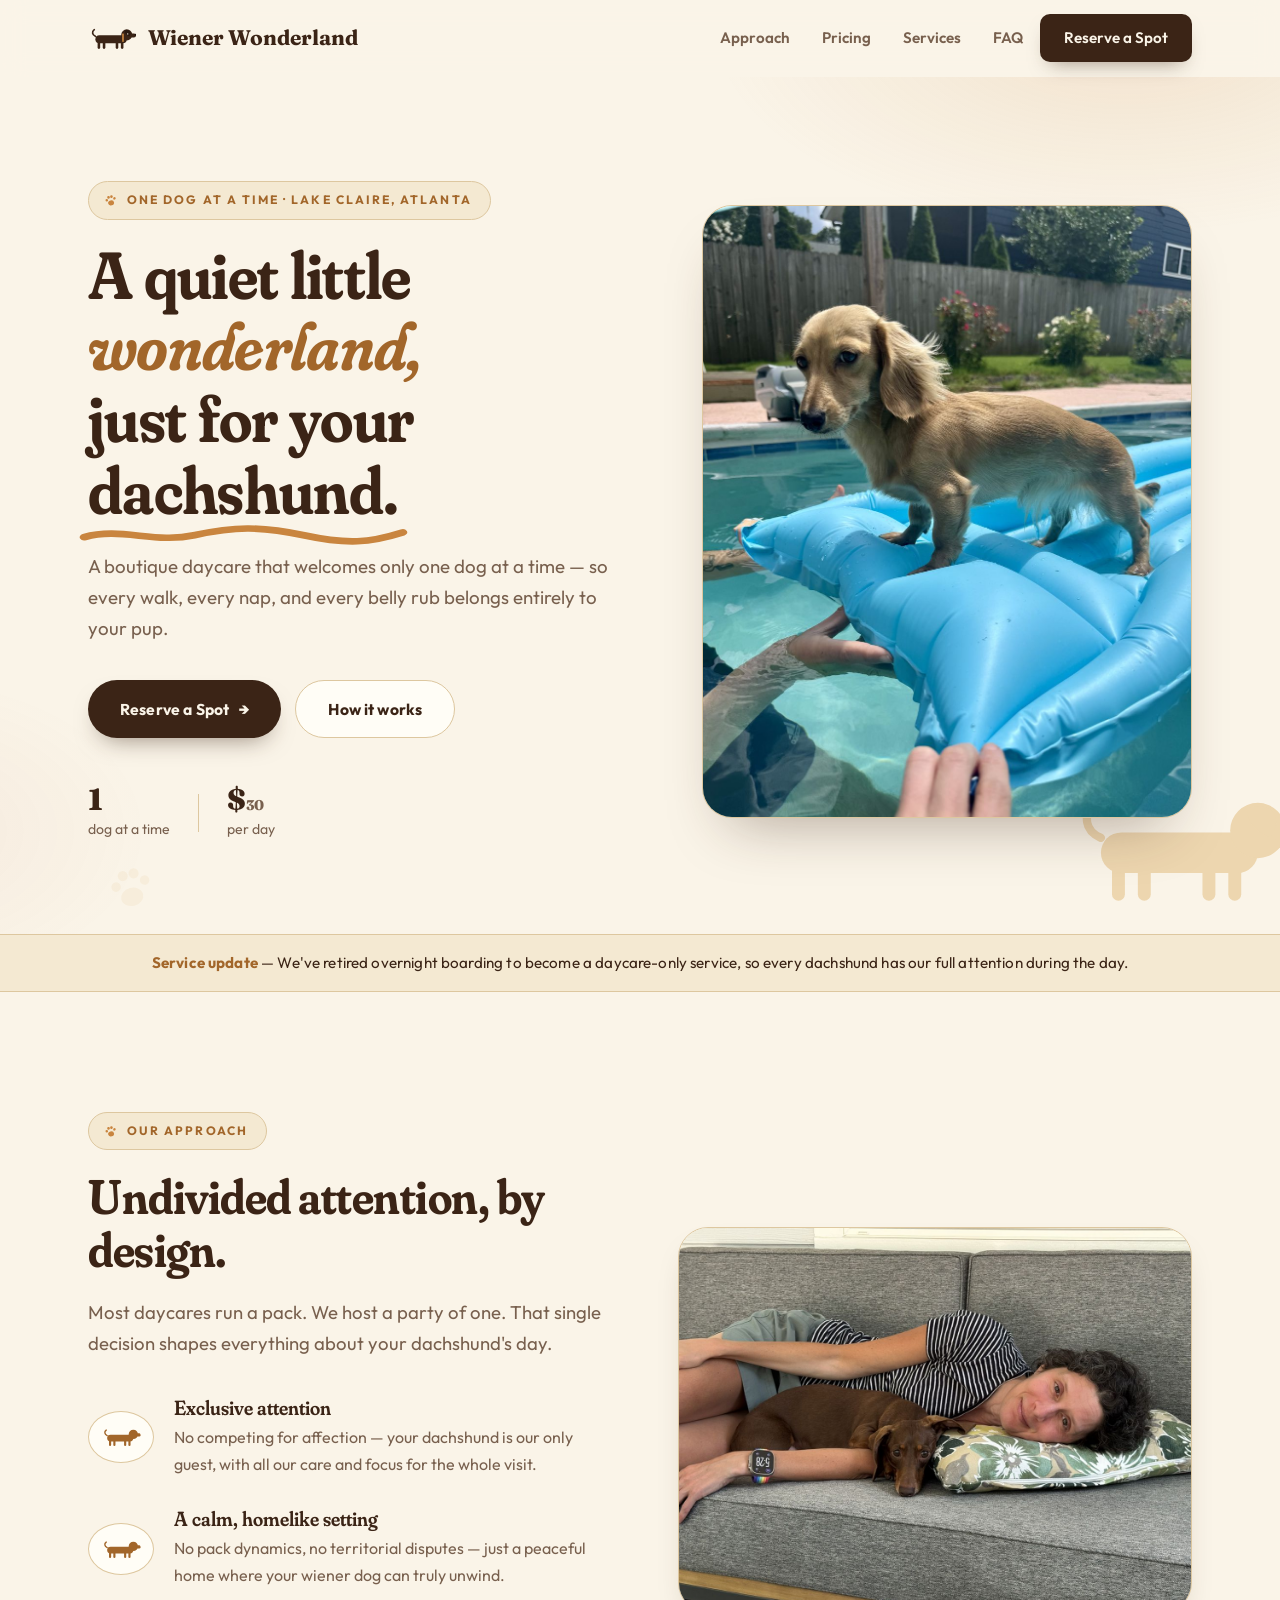
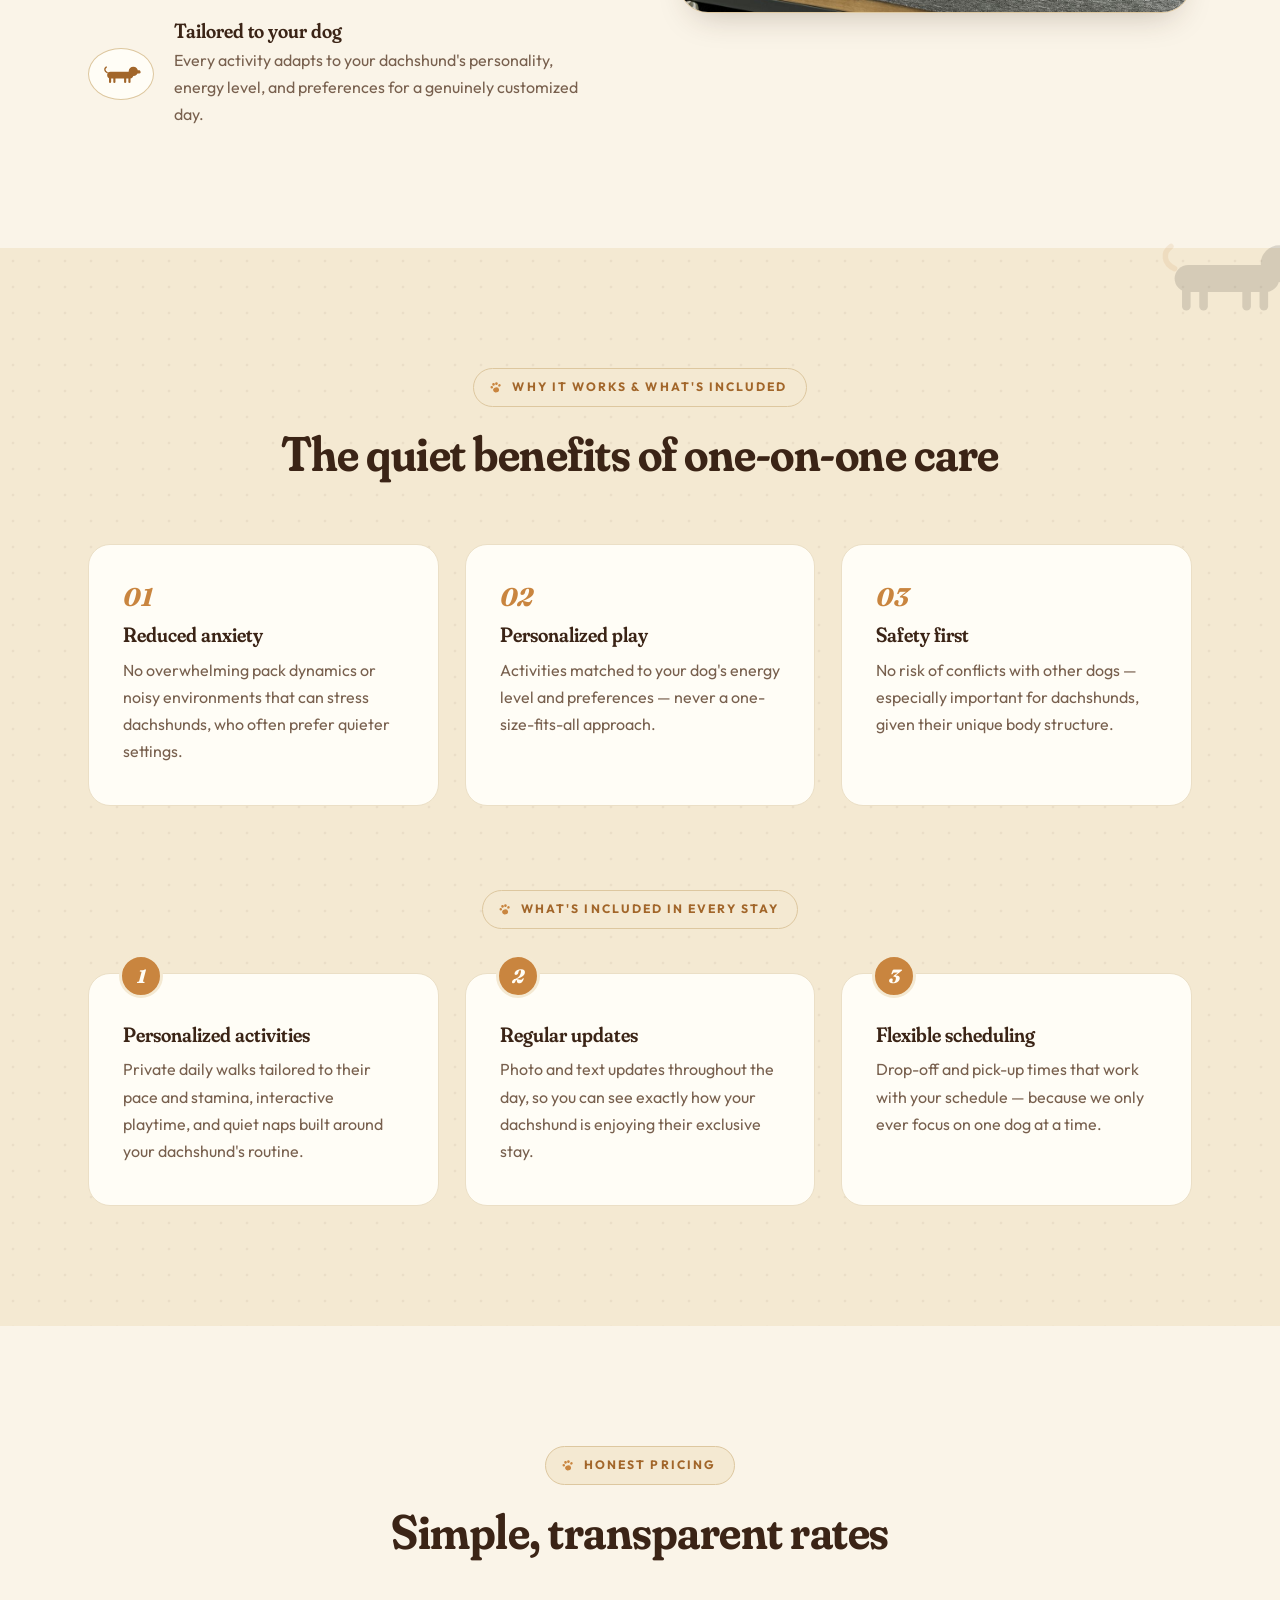
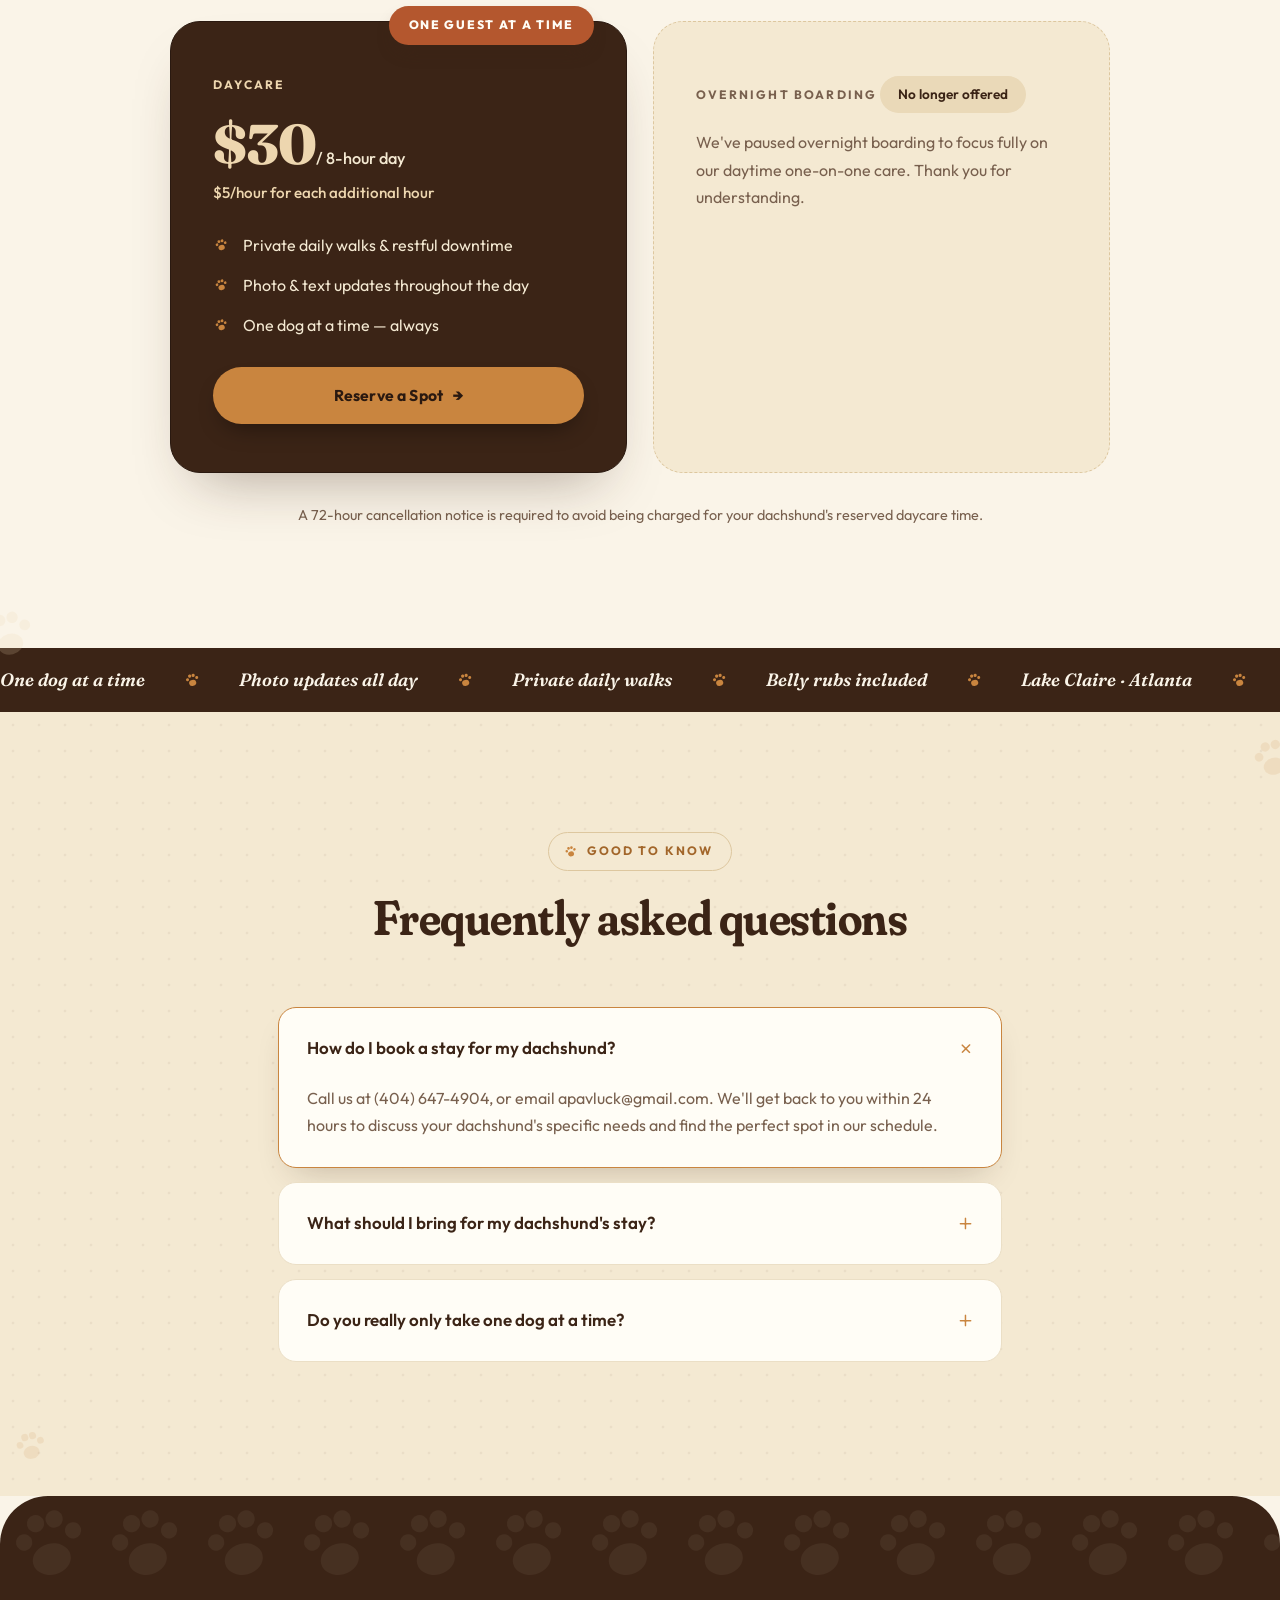
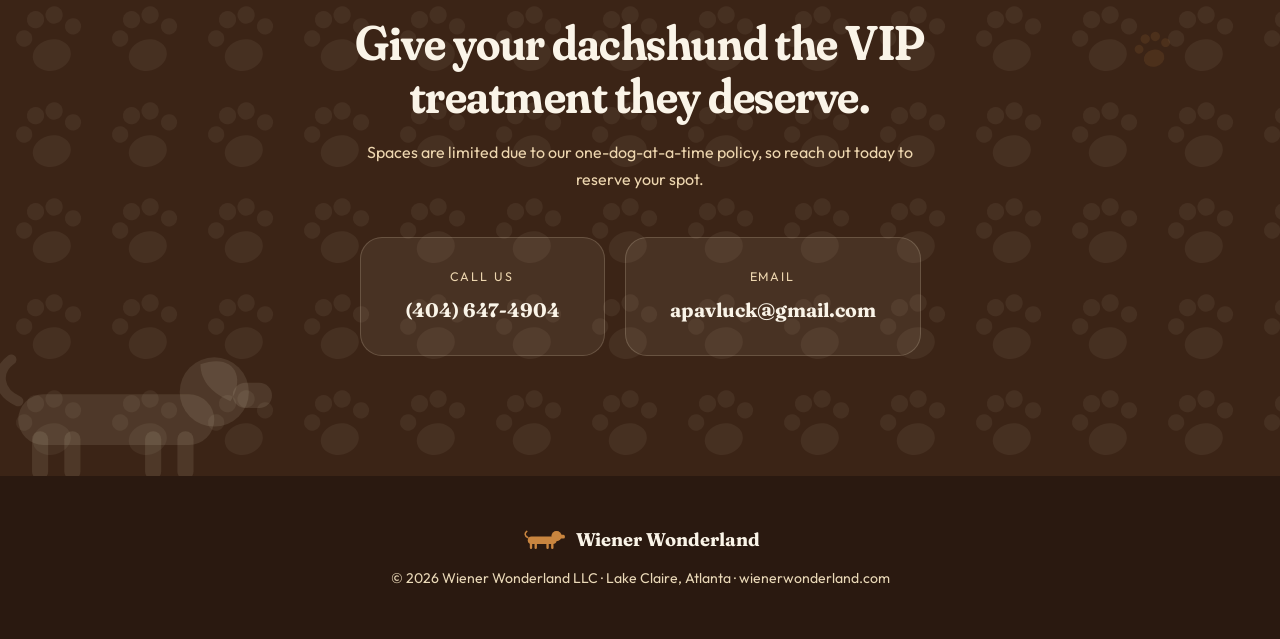
==== commit 0829803c: "Add subtle dog/paw decorations and tighten hero whitespace" ====
--- a/index.html
+++ b/index.html
@@ -112,12 +112,29 @@
 .nav-toggle[aria-expanded="true"] span:nth-child(3){transform:translateY(-7px) rotate(-45deg);}
 
 /* Hero */
-.hero{position:relative;padding:104px 0 120px;overflow:hidden;
+.hero{position:relative;padding:104px 0 92px;overflow:hidden;
   background:radial-gradient(640px 320px at 88% -6%, rgba(201,133,63,0.16), transparent 65%),
              radial-gradient(420px 260px at -8% 88%, rgba(180,87,46,0.06), transparent 60%),
              var(--cream);
 }
-.hero-deco{position:absolute;right:-36px;bottom:-28px;width:340px;height:auto;color:var(--caramel-soft);pointer-events:none;}
+.hero-deco{position:absolute;right:-24px;bottom:18px;width:240px;height:auto;color:var(--caramel-soft);pointer-events:none;}
+
+/* Decorative dog/paw accents placed in empty space */
+.deco{position:absolute;pointer-events:none;color:var(--caramel-soft);z-index:0;opacity:.35;}
+.deco-dox{width:180px;height:auto;}
+.deco-paw{width:48px;height:auto;}
+.deco-hero-paw{left:8%;bottom:18px;width:56px;opacity:.22;}
+.deco-services{right:-30px;top:-20px;width:160px;opacity:.18;}
+.deco-pricing{left:-24px;bottom:-18px;width:64px;opacity:.18;}
+.deco-faq-paw1{right:-18px;top:20px;width:52px;opacity:.16;}
+.deco-faq-paw2{left:10px;bottom:30px;width:40px;opacity:.14;}
+.deco-cta{right:8%;top:22%;width:52px;opacity:.12;color:var(--caramel);}
+.section{position:relative;}
+.section.alt .deco{color:var(--caramel);opacity:.12;}
+.cta-section .deco{color:var(--caramel);opacity:.12;}
+@media (max-width:880px){
+  .deco-dox,.deco-paw{display:none;}
+}
 .hero-grid{display:grid;grid-template-columns:1.05fr 0.95fr;gap:72px;align-items:center;position:relative;}
 .hero h1{font-size:clamp(2.8rem,5.2vw,4.4rem);margin-bottom:24px;}
 .hero h1 em{font-style:italic;color:var(--caramel-deep);}
@@ -344,7 +361,8 @@
   .main-nav a::after{display:none;}
   .nav-cta{text-align:center;}
   .nav-toggle{display:flex;}
-  .hero-deco{width:220px;opacity:.8;}
+  .hero-deco{width:180px;right:-18px;bottom:12px;opacity:.8;}
+  .deco-hero-paw{bottom:10px;}
   .cta-section{border-radius:32px 32px 0 0;}
   .contact-item{min-width:0;width:100%;max-width:340px;}
 }
@@ -428,6 +446,7 @@
     <rect x="226" y="50" width="34" height="22" rx="11"/>
     <path d="M198 34 C226 24 238 44 224 66 C210 60 198 50 198 34 Z"/>
   </svg>
+  <svg class="deco deco-paw deco-hero-paw" viewBox="0 0 40 40" aria-hidden="true"><use href="#paw"/></svg>
   <div class="container hero-grid">
     <div class="hero-copy">
       <span class="eyebrow reveal">One dog at a time · Lake Claire, Atlanta</span>
@@ -443,14 +462,9 @@
         <div><strong>$<span class="count-up" data-count="30">30</span></strong><span>per day</span></div>
       </div>
     </div>
-        <div class="hero-media reveal">
+    <div class="hero-media reveal">
       <div class="arch-frame" data-depth="4">
         <img src="hero.jpg" alt="A happy dachshund relaxing at Wiener Wonderland daycare">
-      </div>
-    </div>
-      <div class="hero-chip chip-bottom" data-depth="8">
-        <svg class="paw" viewBox="0 0 40 40" aria-hidden="true"><use href="#paw"/></svg>
-        <span>One dog at a time — always</span>
       </div>
     </div>
   </div>
@@ -499,6 +513,7 @@
 </section>
 
 <section class="section alt" id="services">
+  <svg class="deco deco-dox deco-services" viewBox="0 0 260 150" aria-hidden="true"><use href="#dox"/></svg>
   <div class="container">
     <div class="section-head reveal">
       <span class="eyebrow center">Why it works &amp; what's included</span>
@@ -544,6 +559,7 @@
 </section>
 
 <section class="section" id="pricing">
+  <svg class="deco deco-paw deco-pricing" viewBox="0 0 40 40" aria-hidden="true"><use href="#paw"/></svg>
   <div class="container">
     <div class="section-head reveal">
       <span class="eyebrow center">Honest pricing</span>
@@ -594,6 +610,8 @@
 </section>
 
 <section class="section alt" id="faq">
+  <svg class="deco deco-paw deco-faq-paw1" viewBox="0 0 40 40" aria-hidden="true"><use href="#paw"/></svg>
+  <svg class="deco deco-paw deco-faq-paw2" viewBox="0 0 40 40" aria-hidden="true"><use href="#paw"/></svg>
   <div class="container narrow">
     <div class="section-head reveal">
       <span class="eyebrow center">Good to know</span>
@@ -626,6 +644,7 @@
     <rect x="226" y="50" width="34" height="22" rx="11"/>
     <path d="M198 34 C226 24 238 44 224 66 C210 60 198 50 198 34 Z"/>
   </svg>
+  <svg class="deco deco-paw deco-cta" viewBox="0 0 40 40" aria-hidden="true"><use href="#paw"/></svg>
   <div class="container">
     <h2>Give your dachshund the VIP treatment they deserve.</h2>
     <p>Spaces are limited due to our one-dog-at-a-time policy, so reach out today to reserve your spot.</p>
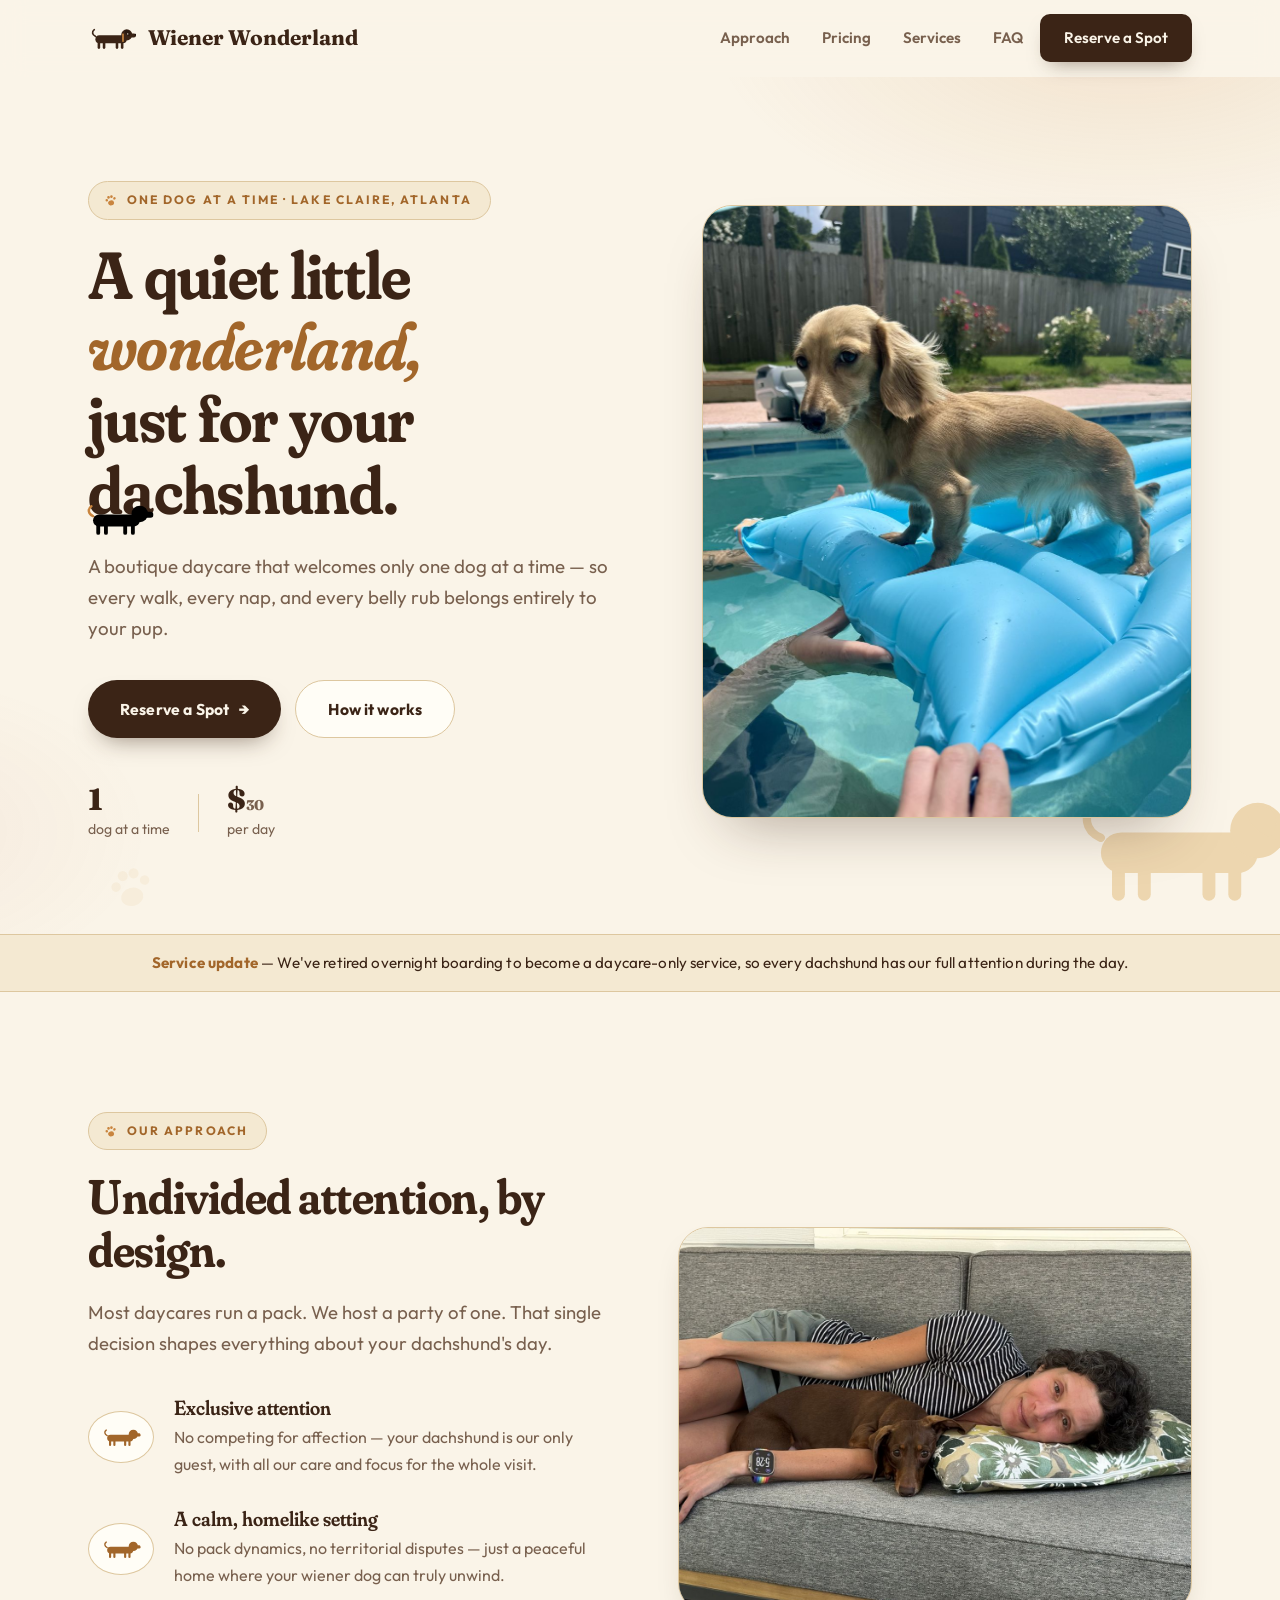
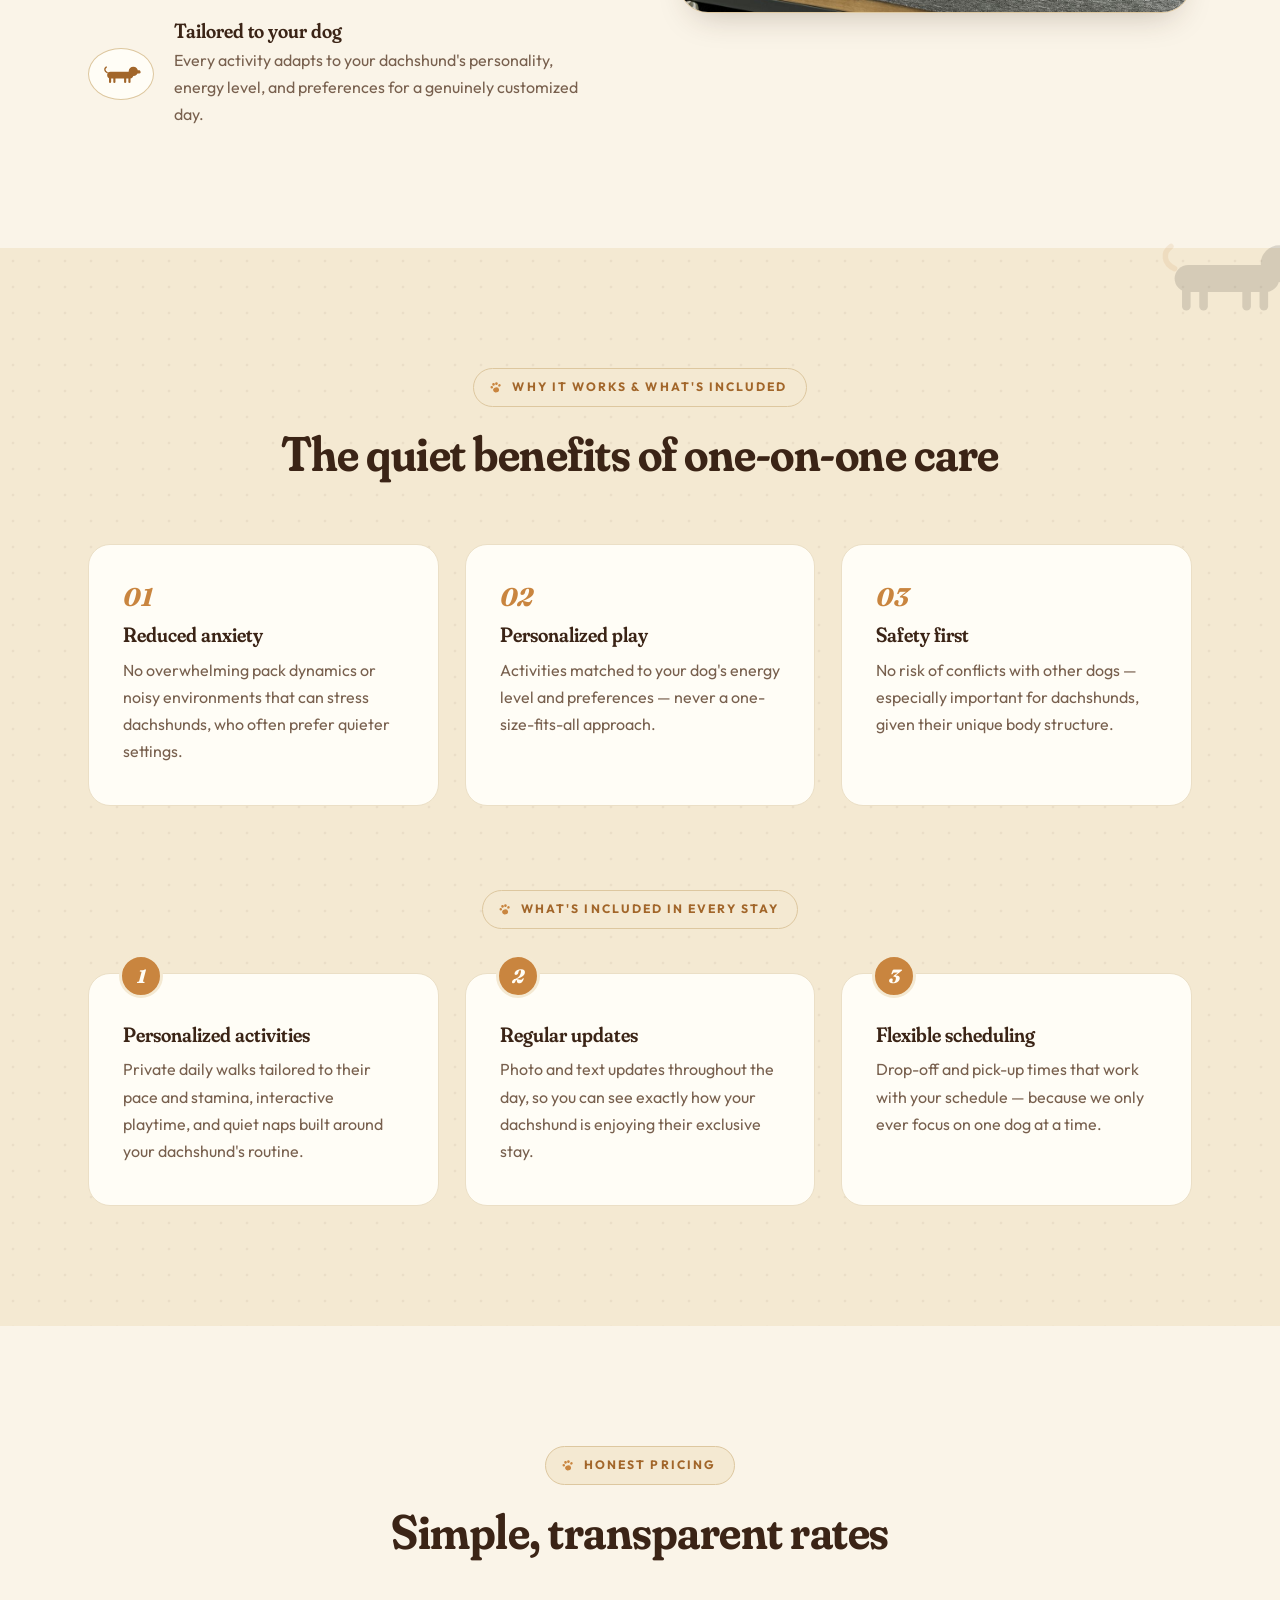
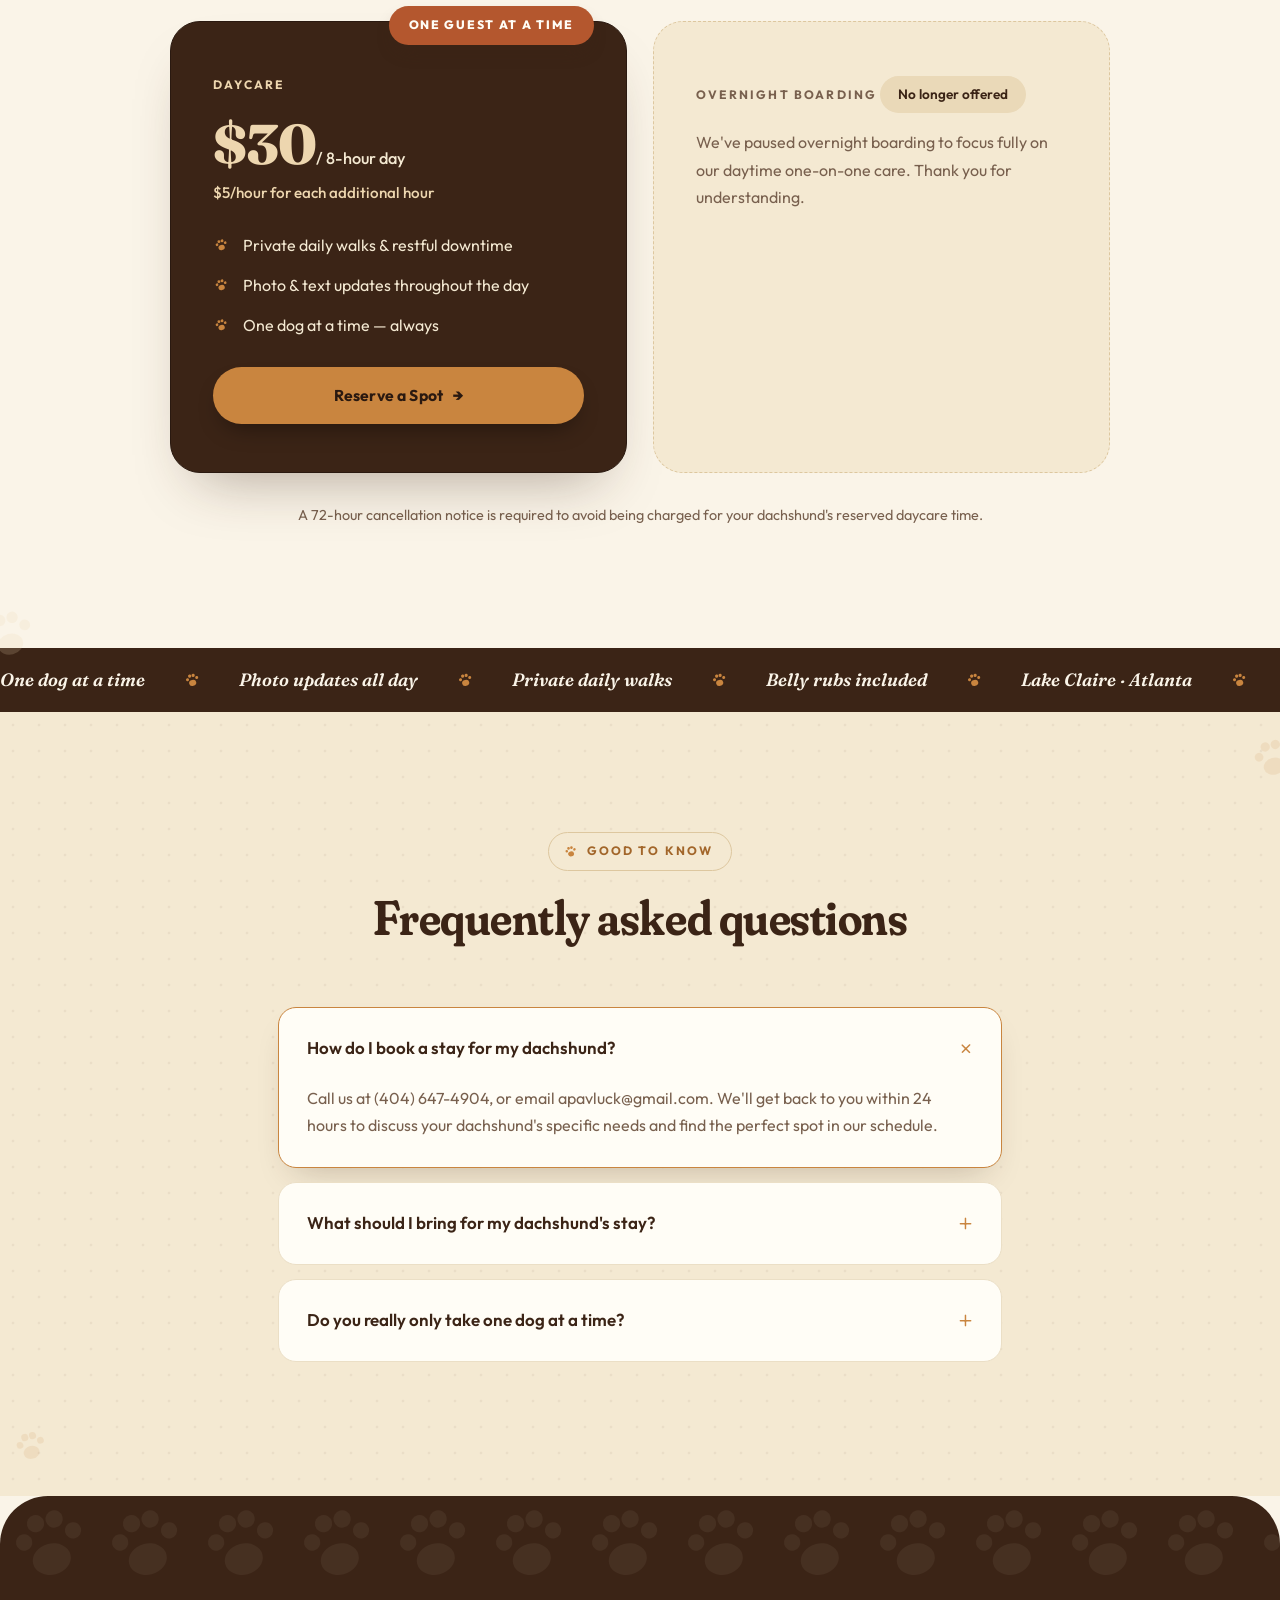
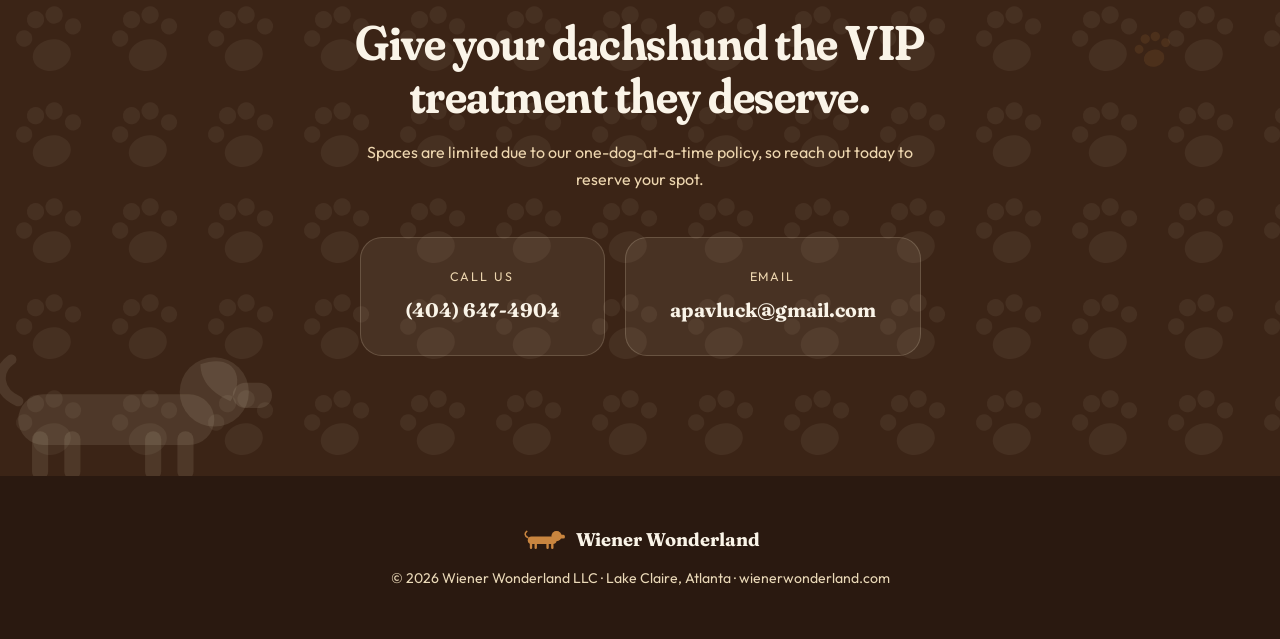
==== commit 7e4bcf77: "Replace squiggle underline with dachshund silhouette" ====
--- a/index.html
+++ b/index.html
@@ -145,11 +145,11 @@
 .hero-stats span{font-size:.88rem;color:var(--ink-soft);}
 .hero-stats .divider{width:1px;height:38px;background:var(--line-strong);}
 
-/* Squiggle underline inside the hero headline */
-.squig{position:relative;white-space:nowrap;}
-.squiggle{position:absolute;left:-3%;bottom:-0.22em;width:106%;height:0.34em;color:var(--caramel);overflow:visible;}
-.squiggle path{stroke:currentColor;stroke-width:7;stroke-linecap:round;fill:none;stroke-dasharray:320;stroke-dashoffset:320;transition:stroke-dashoffset 1.1s var(--ease) 0.5s;}
-.reveal.in .squiggle path{stroke-dashoffset:0;}
+/* Dachshund underline inside the hero headline */
+.squig{position:relative;white-space:nowrap;display:inline-block;}
+.squiggle{position:absolute;left:-2%;right:-2%;bottom:-0.18em;height:0.62em;color:var(--caramel);overflow:visible;transform:scaleX(0);transform-origin:left center;transition:transform .9s var(--ease) .4s;}
+.squiggle svg{width:100%;height:100%;display:block;}
+.reveal.in .squiggle{transform:scaleX(1);}
 
 /* Hero media — clean rounded image */
 .hero-media{position:relative;}
@@ -337,7 +337,7 @@
 .reveal.in{opacity:1;transform:none;}
 @media (prefers-reduced-motion:reduce){
   .reveal{opacity:1;transform:none;transition:none;}
-  .squiggle path{stroke-dashoffset:0;transition:none;}
+  .squiggle{transform:scaleX(1);transition:none;}
   .marquee-track{animation:none;}
   .wag .tail{animation:none;}
   html{scroll-behavior:auto;}
@@ -450,7 +450,7 @@
   <div class="container hero-grid">
     <div class="hero-copy">
       <span class="eyebrow reveal">One dog at a time · Lake Claire, Atlanta</span>
-      <h1 class="reveal">A quiet little <em>wonderland,</em><br>just for your <span class="squig">dachshund.<svg class="squiggle" viewBox="0 0 240 24" preserveAspectRatio="none" aria-hidden="true"><path d="M4 15 C30 4 55 22 84 13 S132 3 164 13 S212 21 236 10"/></svg></span></h1>
+      <h1 class="reveal">A quiet little <em>wonderland,</em><br>just for your <span class="squig">dachshund.<svg class="squiggle" viewBox="0 0 260 150" preserveAspectRatio="none" aria-hidden="true"><use href="#dox"/></svg></span></h1>
       <p class="hero-text reveal">A boutique daycare that welcomes only one dog at a time — so every walk, every nap, and every belly rub belongs entirely to your pup.</p>
       <div class="hero-actions reveal">
         <a href="#contact" class="btn btn-primary">Reserve a Spot</a>
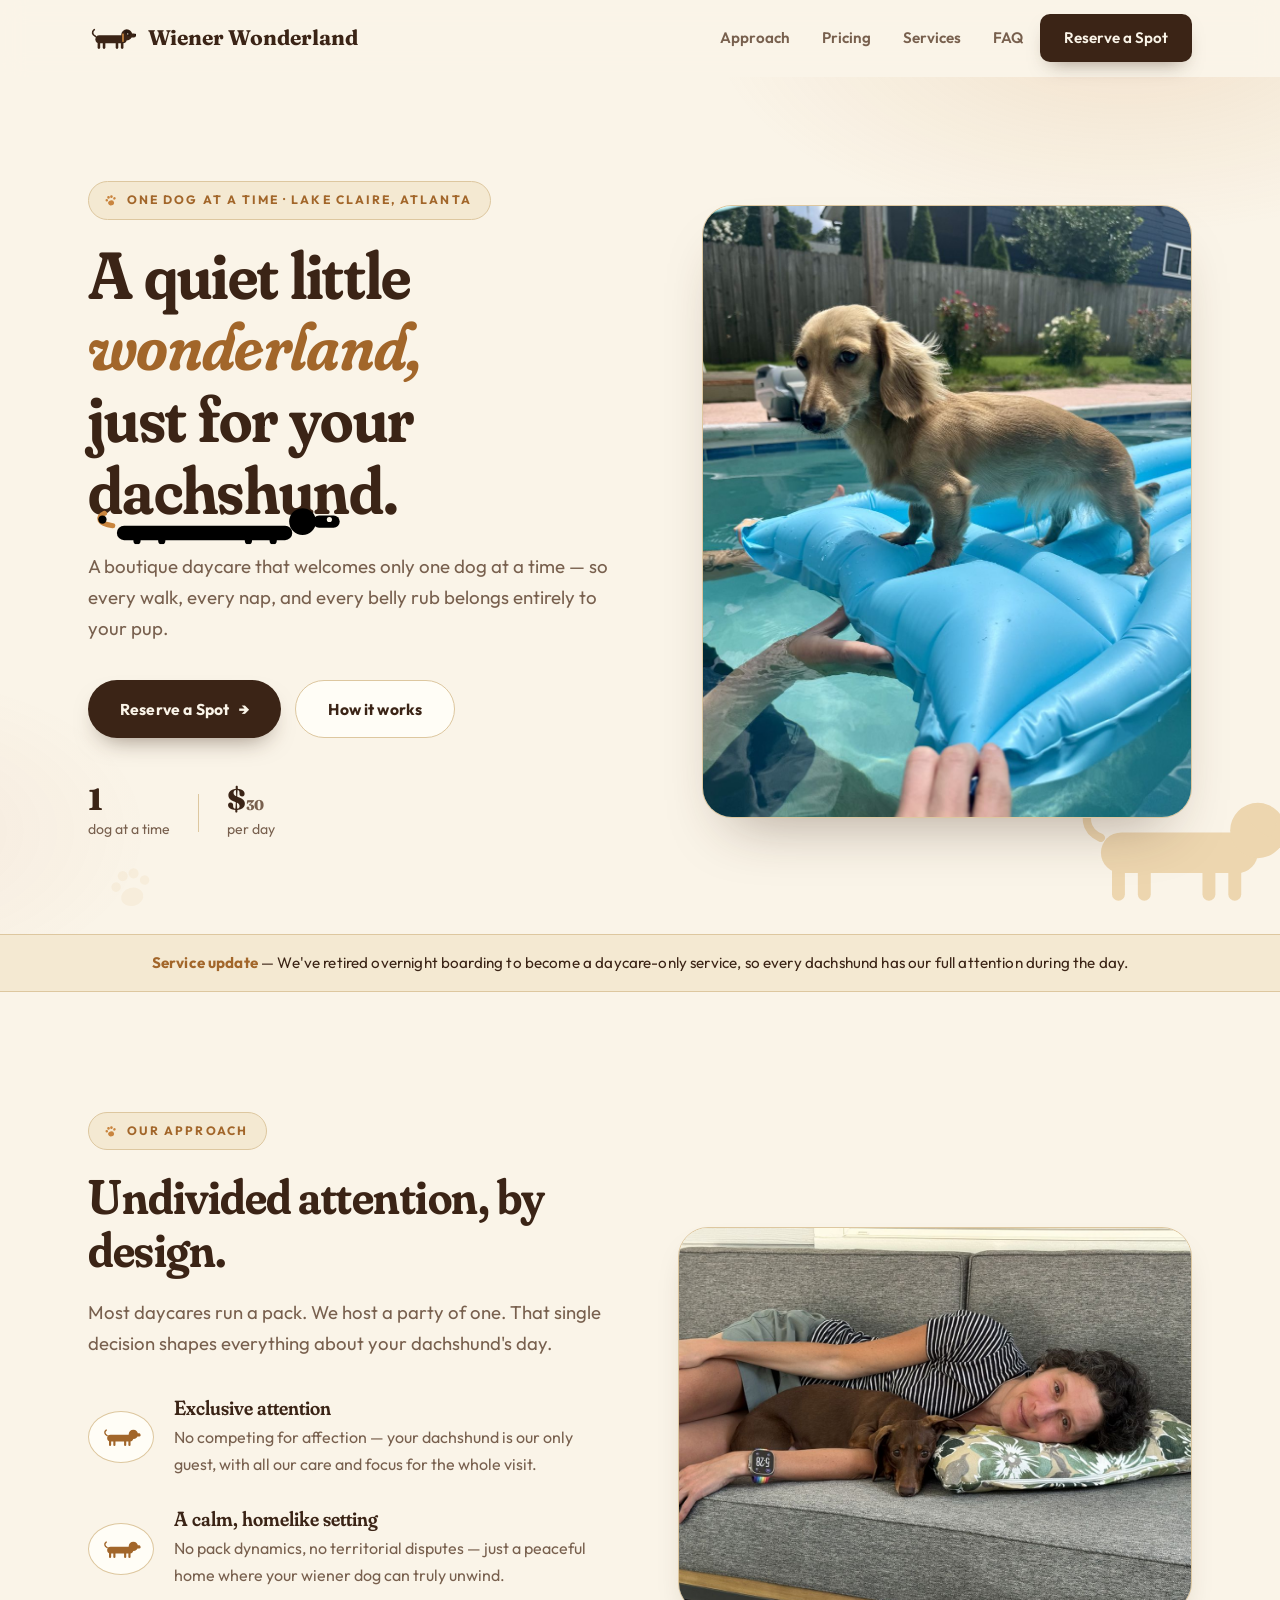
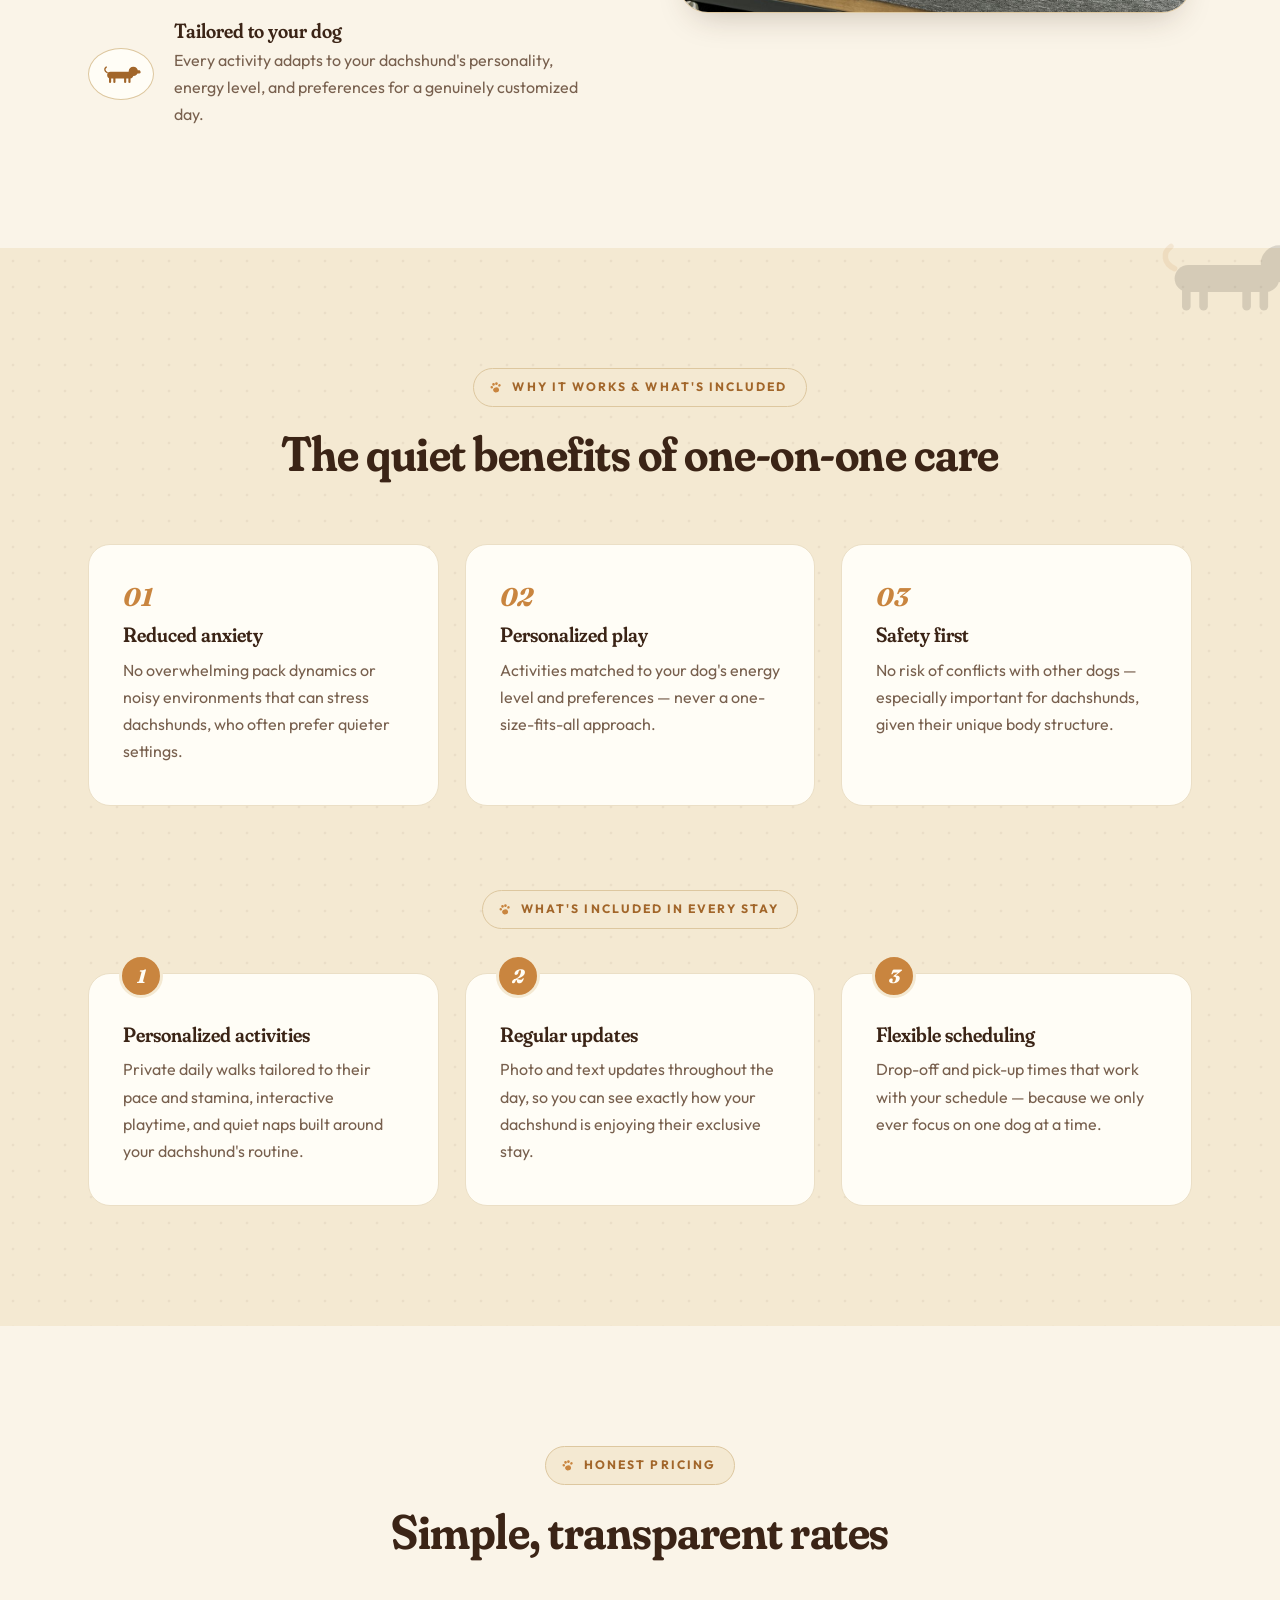
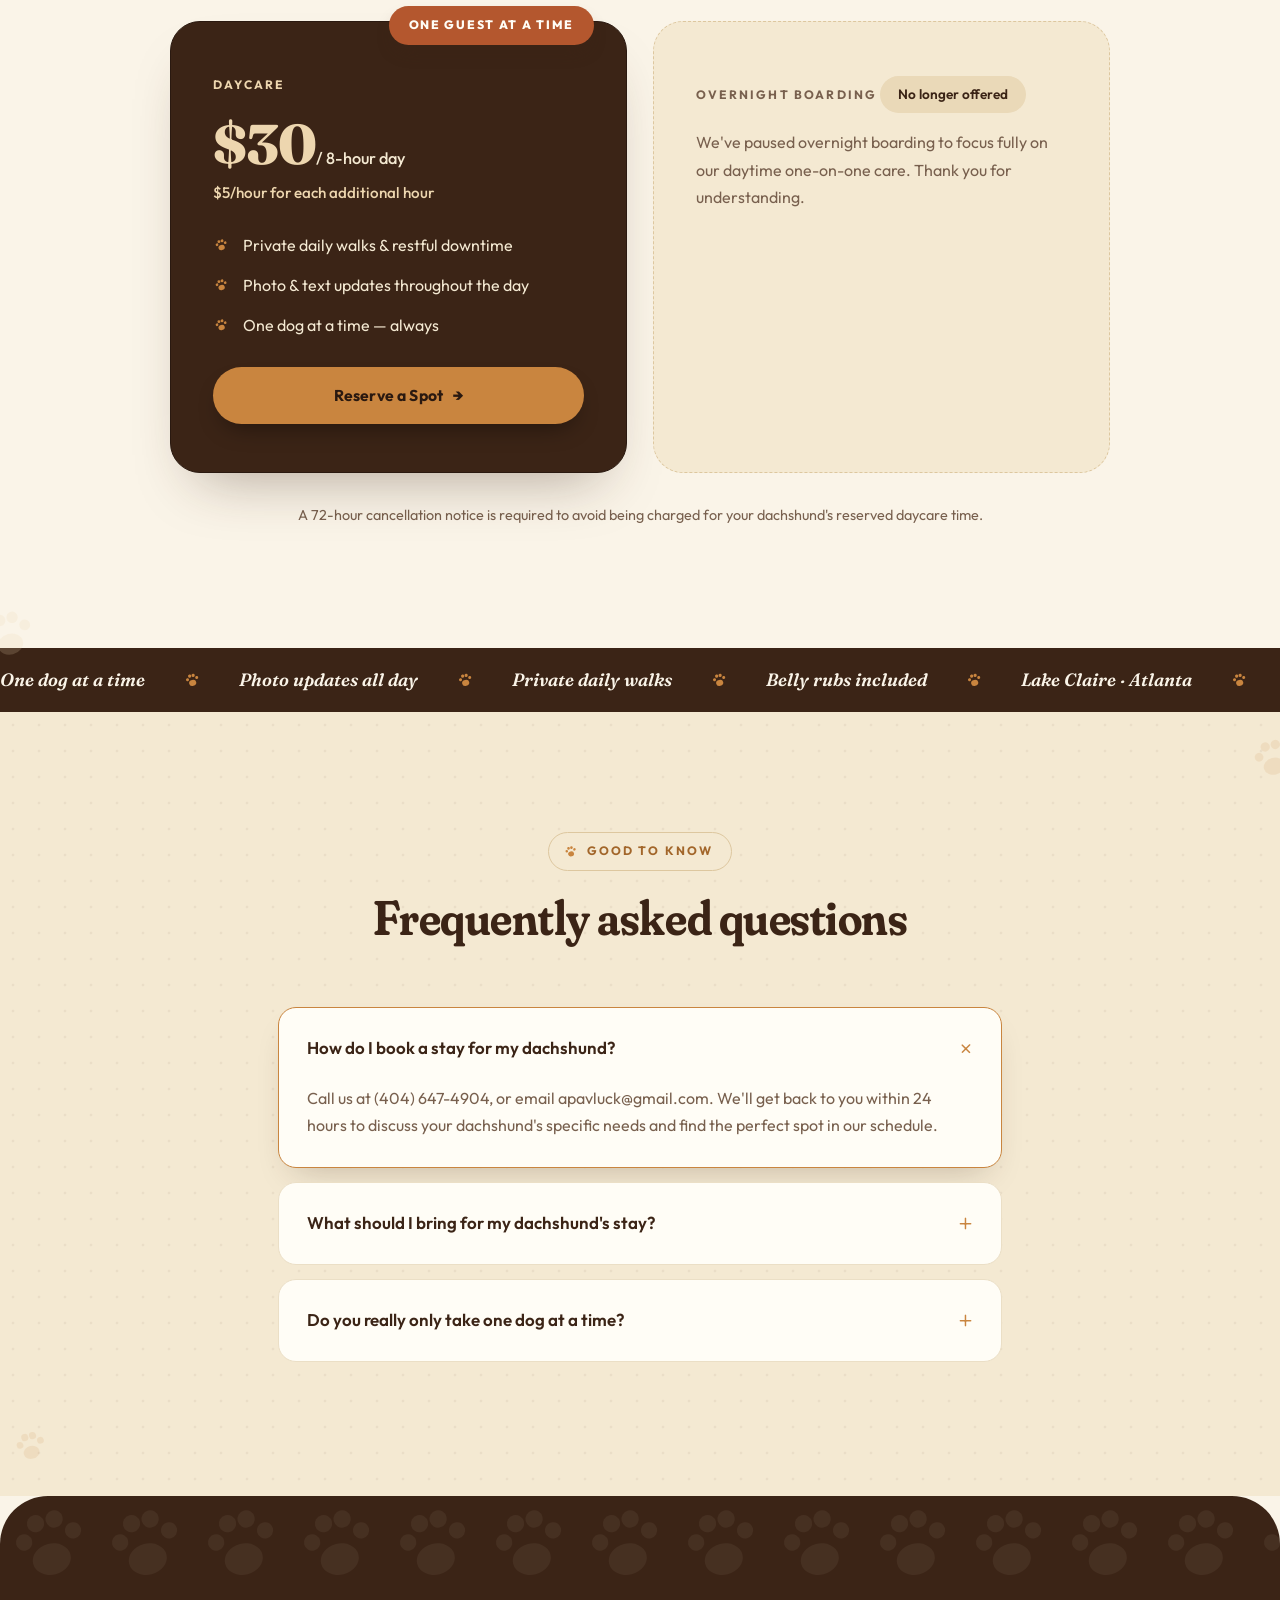
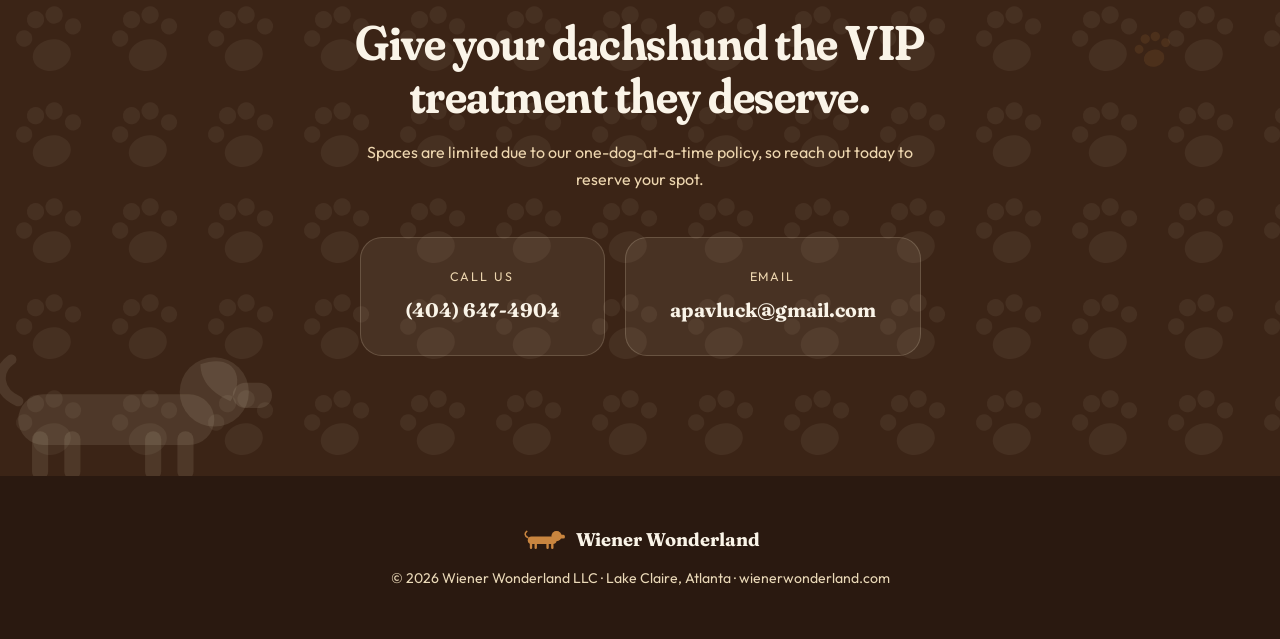
==== commit fddfba95: "Stretch dachshund underline to full word width" ====
--- a/index.html
+++ b/index.html
@@ -147,7 +147,7 @@
 
 /* Dachshund underline inside the hero headline */
 .squig{position:relative;white-space:nowrap;display:inline-block;}
-.squiggle{position:absolute;left:-2%;right:-2%;bottom:-0.18em;height:0.62em;color:var(--caramel);overflow:visible;transform:scaleX(0);transform-origin:left center;transition:transform .9s var(--ease) .4s;}
+.squiggle{position:absolute;left:0;right:0;bottom:-0.26em;height:0.62em;color:var(--caramel);overflow:visible;transform:scaleX(0);transform-origin:left center;transition:transform .9s var(--ease) .4s;}
 .squiggle svg{width:100%;height:100%;display:block;}
 .reveal.in .squiggle{transform:scaleX(1);}
 
@@ -384,6 +384,19 @@
     <circle cx="210" cy="58" r="30"/>
     <rect x="226" y="50" width="34" height="22" rx="11"/>
     <path d="M198 34 C226 24 238 44 224 66 C210 60 198 50 198 34 Z"/>
+  </symbol>
+  <!-- Elongated dachshund underline (inherits currentColor) -->
+  <symbol id="dox-line" viewBox="0 0 260 40" preserveAspectRatio="none">
+    <path d="M24 22 C10 20 8 14 16 10" fill="none" stroke="currentColor" stroke-width="5" stroke-linecap="round"/>
+    <rect x="28" y="22" width="170" height="14" rx="7"/>
+    <circle cx="14" cy="16" r="4"/>
+    <rect x="44" y="30" width="7" height="10" rx="3.5"/>
+    <rect x="68" y="30" width="7" height="10" rx="3.5"/>
+    <rect x="152" y="30" width="7" height="10" rx="3.5"/>
+    <rect x="176" y="30" width="7" height="10" rx="3.5"/>
+    <circle cx="208" cy="18" r="13"/>
+    <rect x="218" y="12" width="26" height="12" rx="6"/>
+    <circle cx="234" cy="16" r="2.5" fill="var(--cream)"/>
   </symbol>
   <!-- Two-tone logo mark with a little caramel collar -->
   <symbol id="dox-logo" viewBox="0 0 260 150">
@@ -450,7 +463,7 @@
   <div class="container hero-grid">
     <div class="hero-copy">
       <span class="eyebrow reveal">One dog at a time · Lake Claire, Atlanta</span>
-      <h1 class="reveal">A quiet little <em>wonderland,</em><br>just for your <span class="squig">dachshund.<svg class="squiggle" viewBox="0 0 260 150" preserveAspectRatio="none" aria-hidden="true"><use href="#dox"/></svg></span></h1>
+      <h1 class="reveal">A quiet little <em>wonderland,</em><br>just for your <span class="squig">dachshund.<svg class="squiggle" viewBox="0 0 260 40" preserveAspectRatio="none" aria-hidden="true"><use href="#dox-line"/></svg></span></h1>
       <p class="hero-text reveal">A boutique daycare that welcomes only one dog at a time — so every walk, every nap, and every belly rub belongs entirely to your pup.</p>
       <div class="hero-actions reveal">
         <a href="#contact" class="btn btn-primary">Reserve a Spot</a>
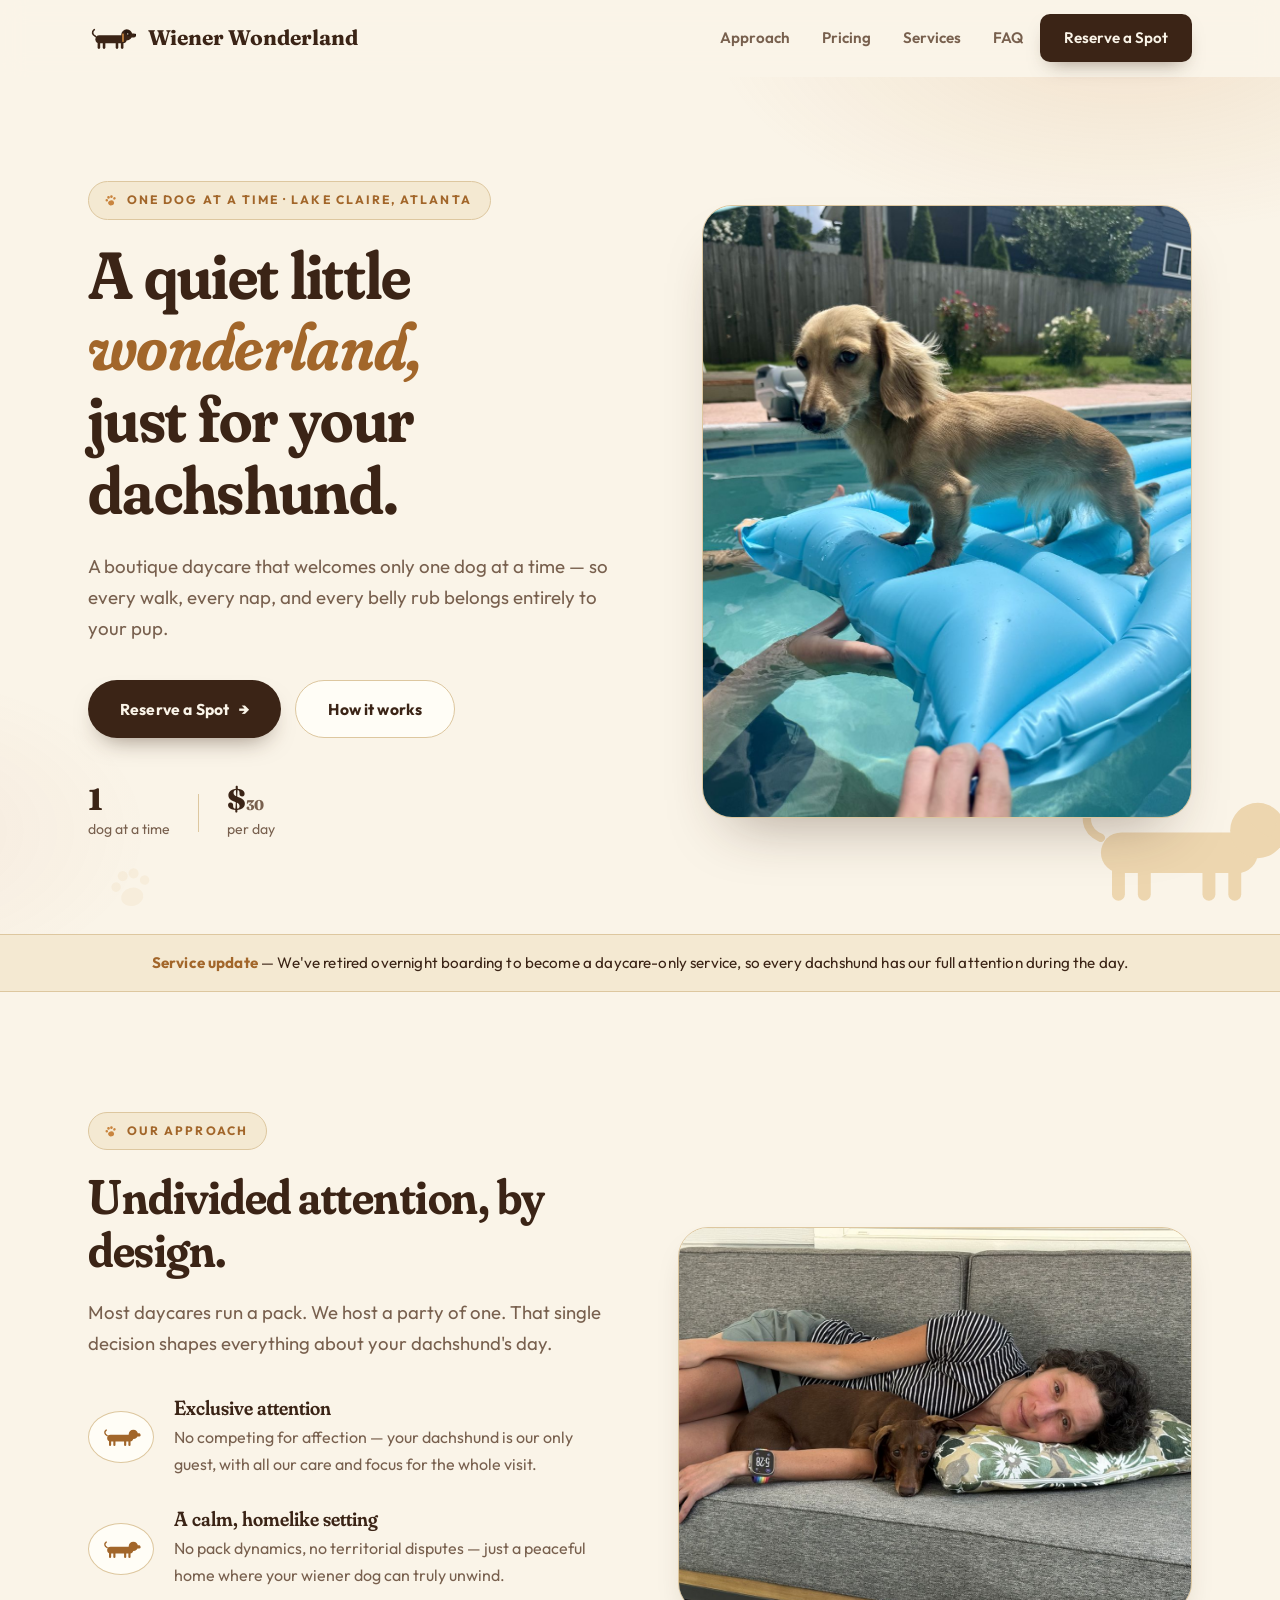
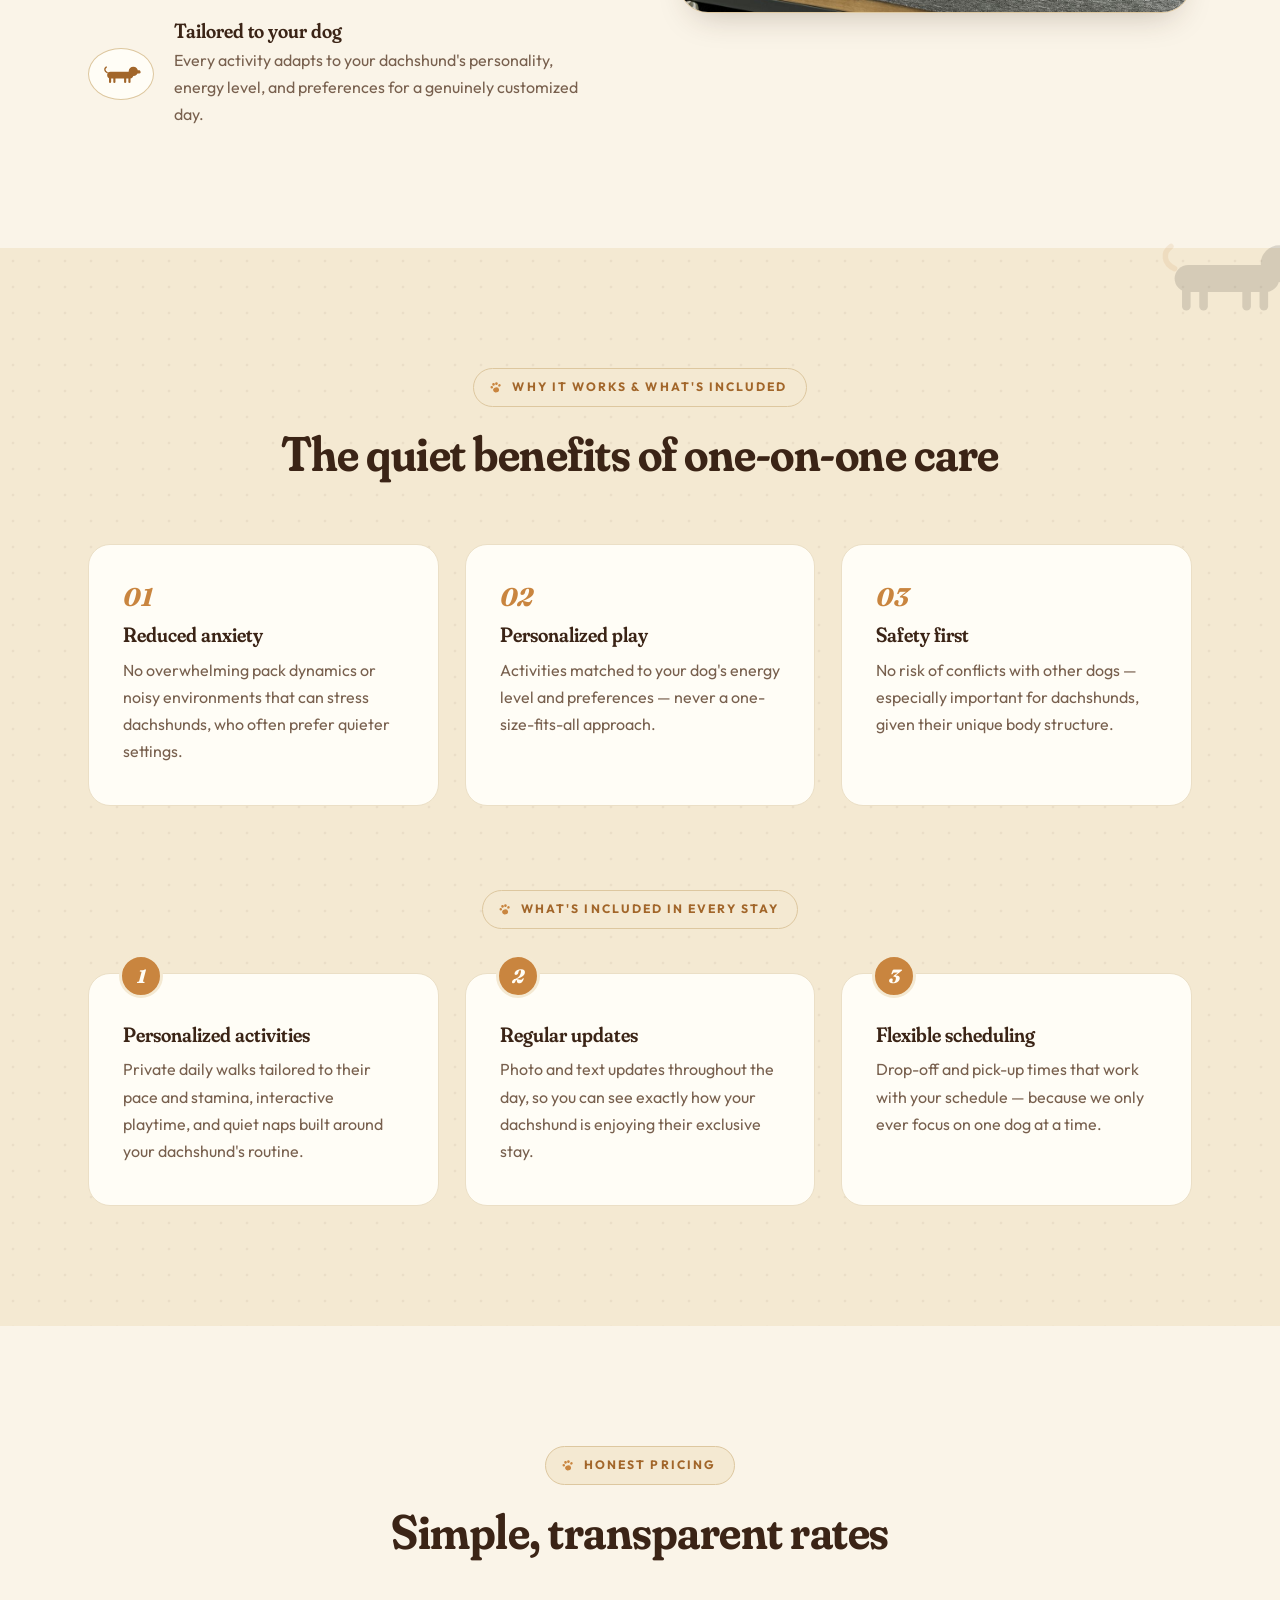
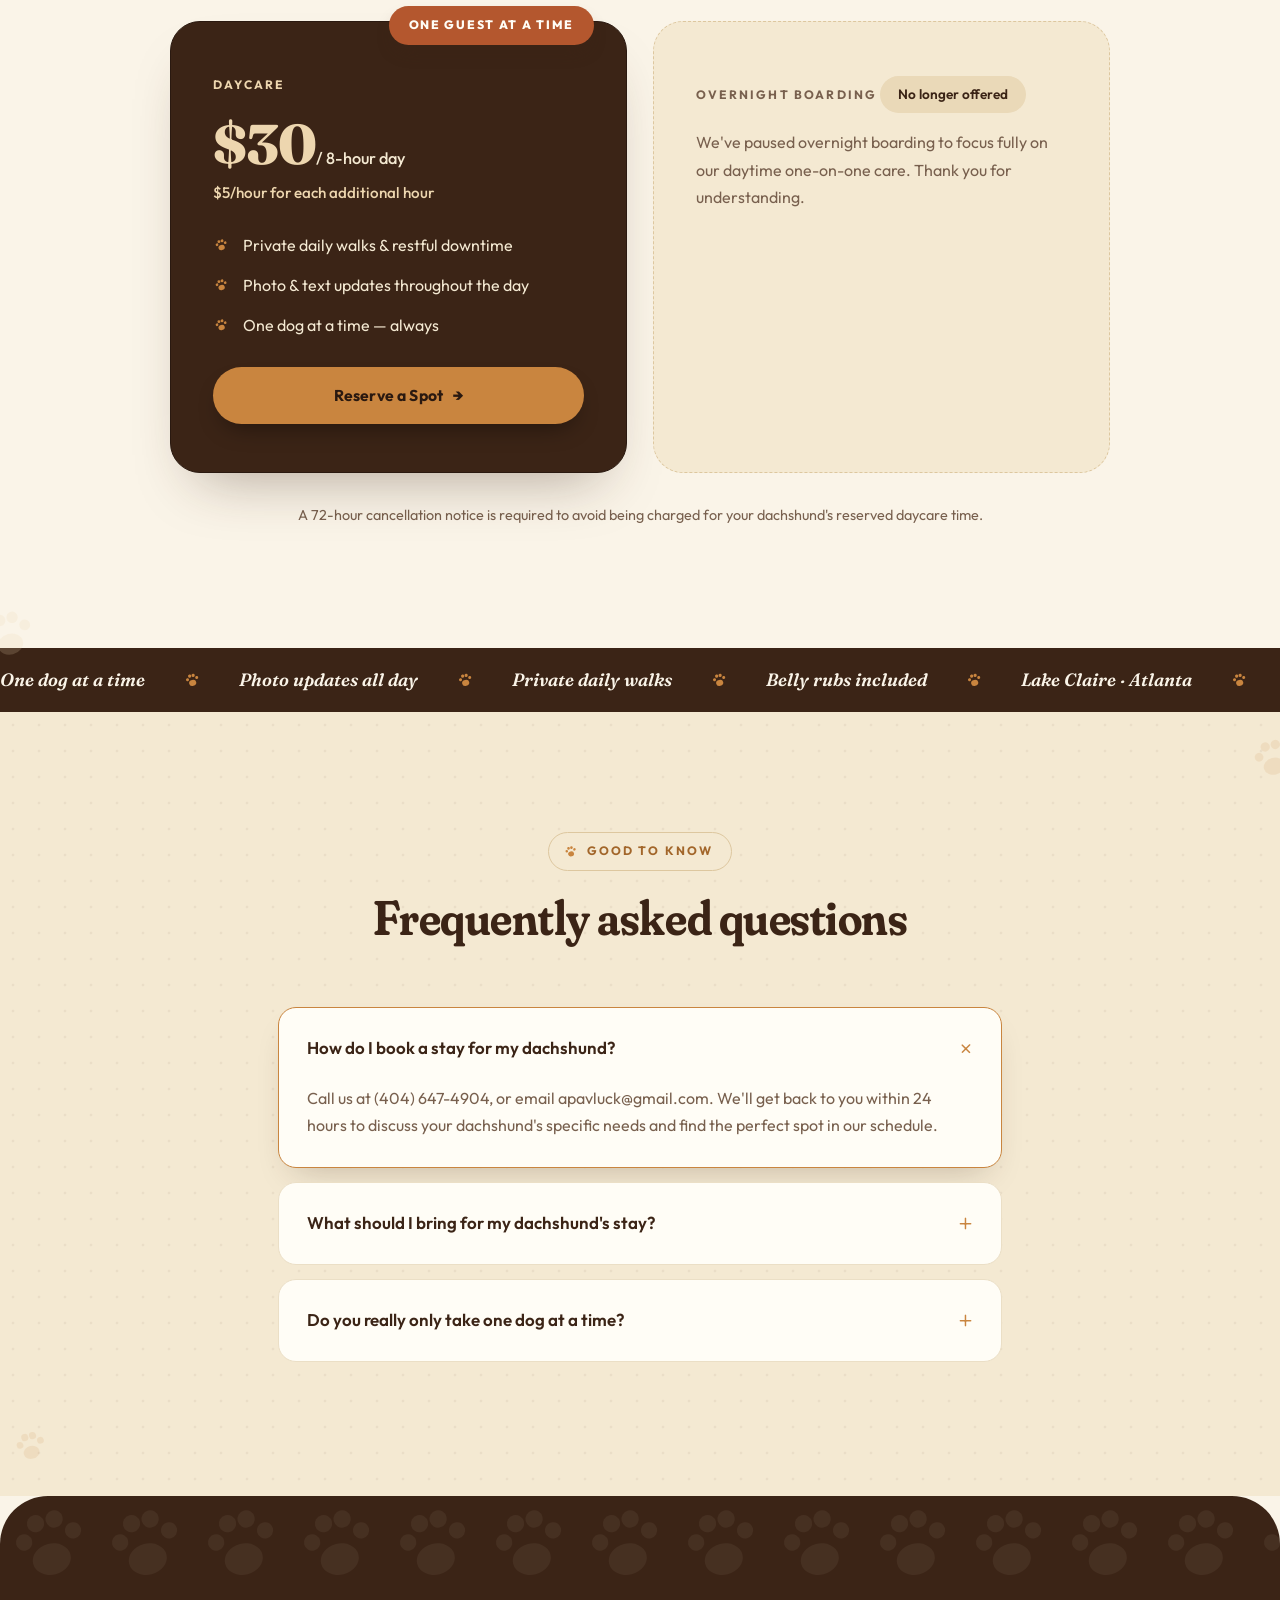
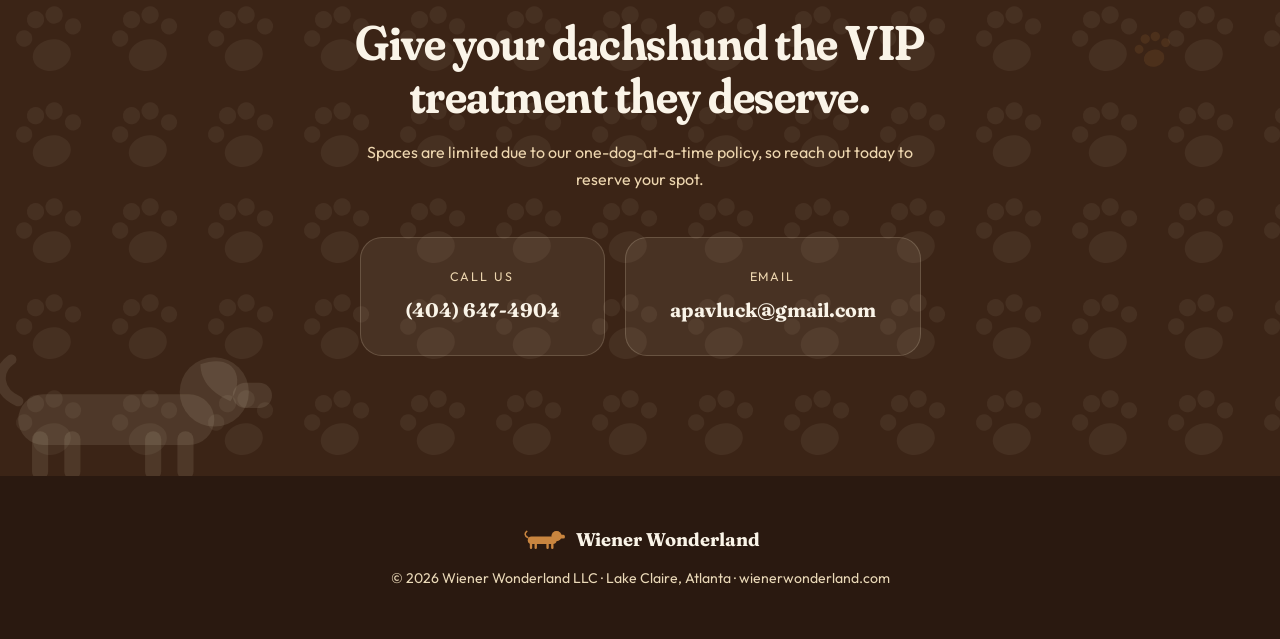
==== commit 2720d9cd: "Remove dachshund underline decoration" ====
--- a/index.html
+++ b/index.html
@@ -145,12 +145,6 @@
 .hero-stats span{font-size:.88rem;color:var(--ink-soft);}
 .hero-stats .divider{width:1px;height:38px;background:var(--line-strong);}
 
-/* Dachshund underline inside the hero headline */
-.squig{position:relative;white-space:nowrap;display:inline-block;}
-.squiggle{position:absolute;left:0;right:0;bottom:-0.26em;height:0.62em;color:var(--caramel);overflow:visible;transform:scaleX(0);transform-origin:left center;transition:transform .9s var(--ease) .4s;}
-.squiggle svg{width:100%;height:100%;display:block;}
-.reveal.in .squiggle{transform:scaleX(1);}
-
 /* Hero media — clean rounded image */
 .hero-media{position:relative;}
 .arch-frame{
@@ -337,7 +331,6 @@
 .reveal.in{opacity:1;transform:none;}
 @media (prefers-reduced-motion:reduce){
   .reveal{opacity:1;transform:none;transition:none;}
-  .squiggle{transform:scaleX(1);transition:none;}
   .marquee-track{animation:none;}
   .wag .tail{animation:none;}
   html{scroll-behavior:auto;}
@@ -384,19 +377,6 @@
     <circle cx="210" cy="58" r="30"/>
     <rect x="226" y="50" width="34" height="22" rx="11"/>
     <path d="M198 34 C226 24 238 44 224 66 C210 60 198 50 198 34 Z"/>
-  </symbol>
-  <!-- Elongated dachshund underline (inherits currentColor) -->
-  <symbol id="dox-line" viewBox="0 0 260 40" preserveAspectRatio="none">
-    <path d="M24 22 C10 20 8 14 16 10" fill="none" stroke="currentColor" stroke-width="5" stroke-linecap="round"/>
-    <rect x="28" y="22" width="170" height="14" rx="7"/>
-    <circle cx="14" cy="16" r="4"/>
-    <rect x="44" y="30" width="7" height="10" rx="3.5"/>
-    <rect x="68" y="30" width="7" height="10" rx="3.5"/>
-    <rect x="152" y="30" width="7" height="10" rx="3.5"/>
-    <rect x="176" y="30" width="7" height="10" rx="3.5"/>
-    <circle cx="208" cy="18" r="13"/>
-    <rect x="218" y="12" width="26" height="12" rx="6"/>
-    <circle cx="234" cy="16" r="2.5" fill="var(--cream)"/>
   </symbol>
   <!-- Two-tone logo mark with a little caramel collar -->
   <symbol id="dox-logo" viewBox="0 0 260 150">
@@ -463,7 +443,7 @@
   <div class="container hero-grid">
     <div class="hero-copy">
       <span class="eyebrow reveal">One dog at a time · Lake Claire, Atlanta</span>
-      <h1 class="reveal">A quiet little <em>wonderland,</em><br>just for your <span class="squig">dachshund.<svg class="squiggle" viewBox="0 0 260 40" preserveAspectRatio="none" aria-hidden="true"><use href="#dox-line"/></svg></span></h1>
+      <h1 class="reveal">A quiet little <em>wonderland,</em><br>just for your dachshund.</h1>
       <p class="hero-text reveal">A boutique daycare that welcomes only one dog at a time — so every walk, every nap, and every belly rub belongs entirely to your pup.</p>
       <div class="hero-actions reveal">
         <a href="#contact" class="btn btn-primary">Reserve a Spot</a>
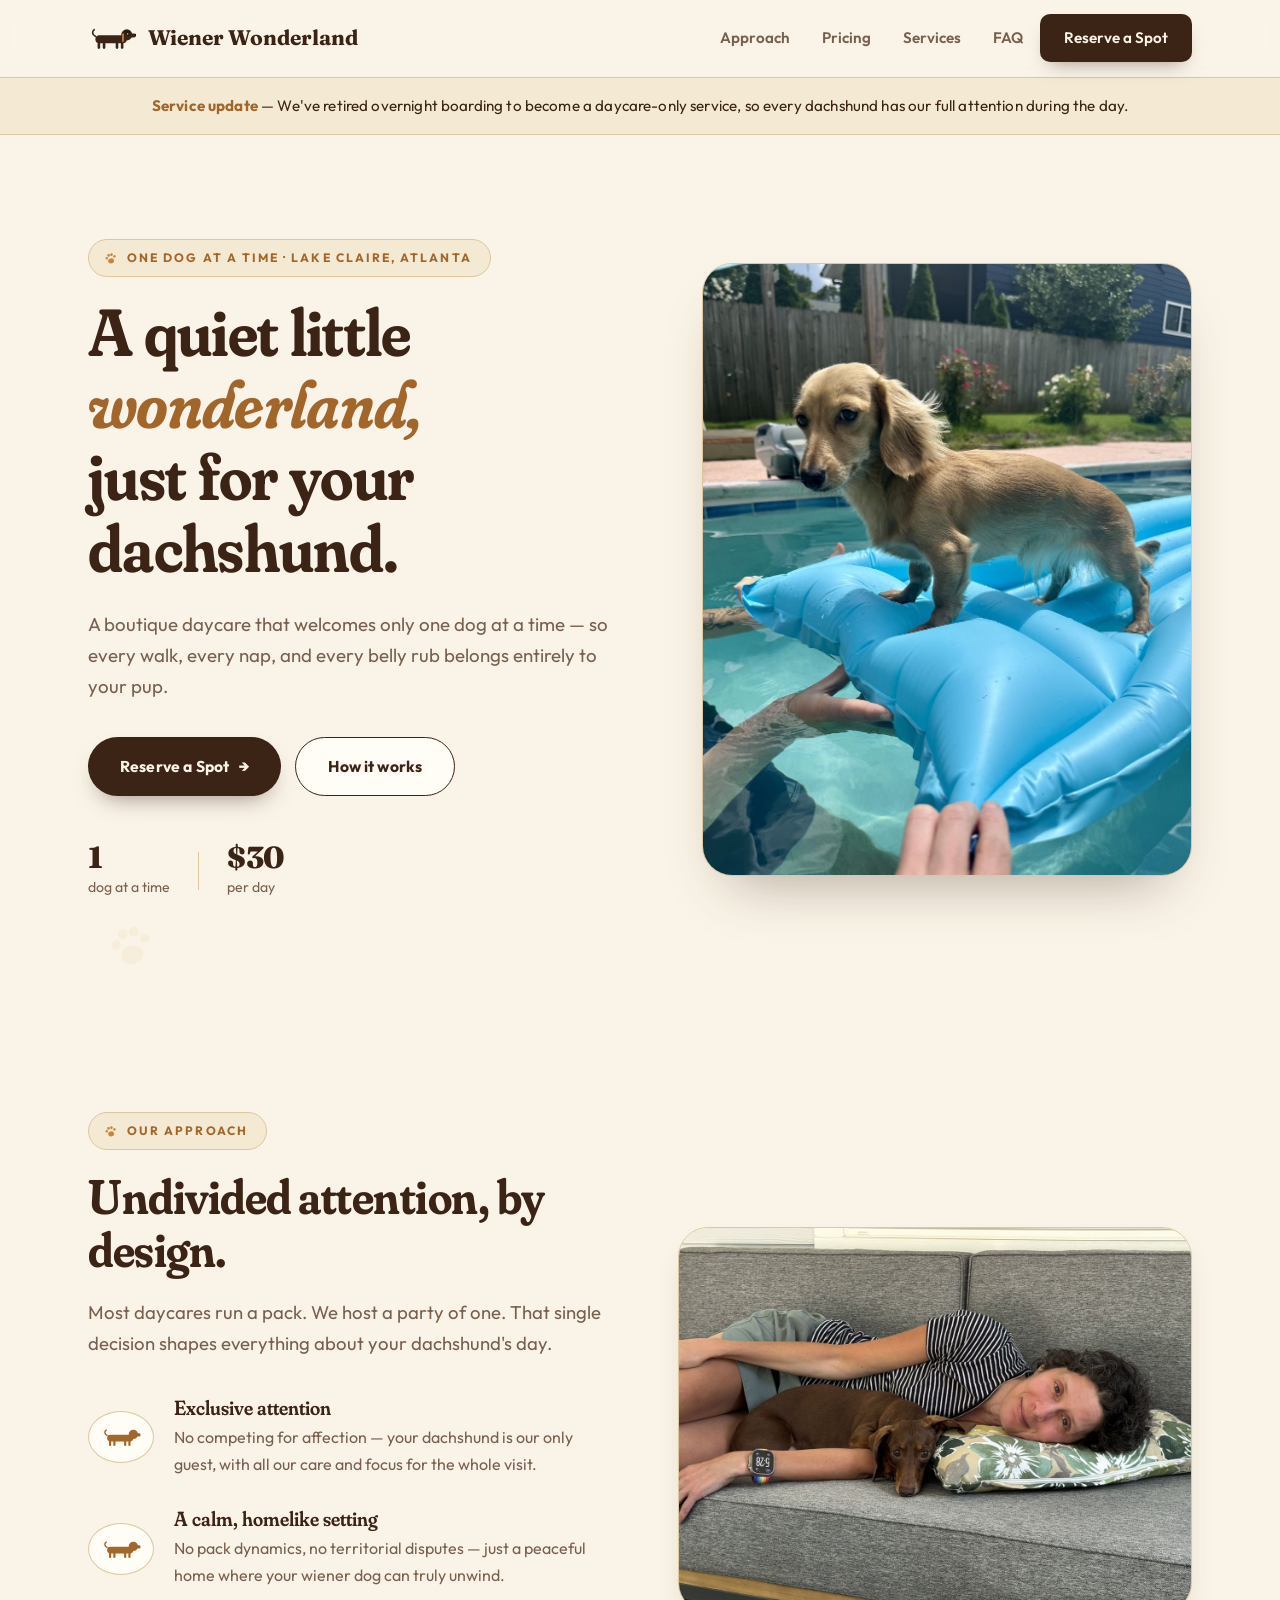
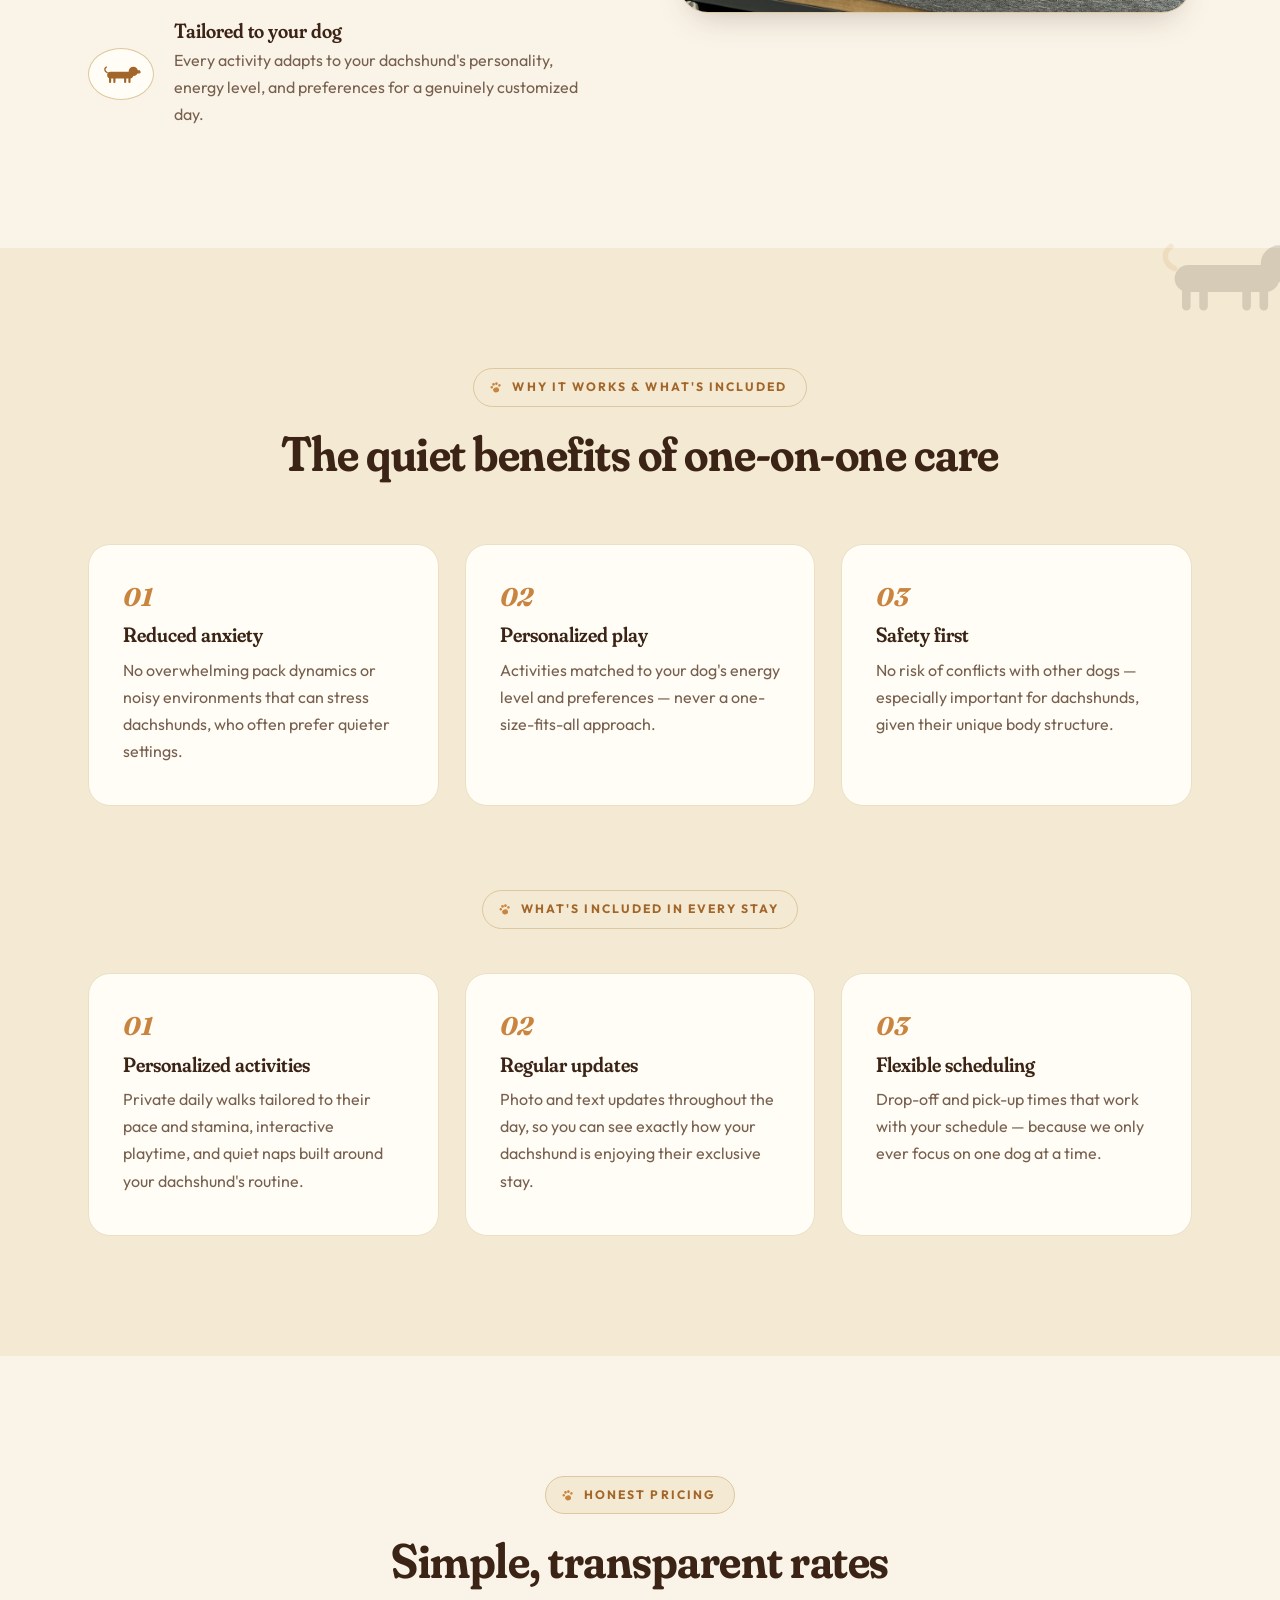
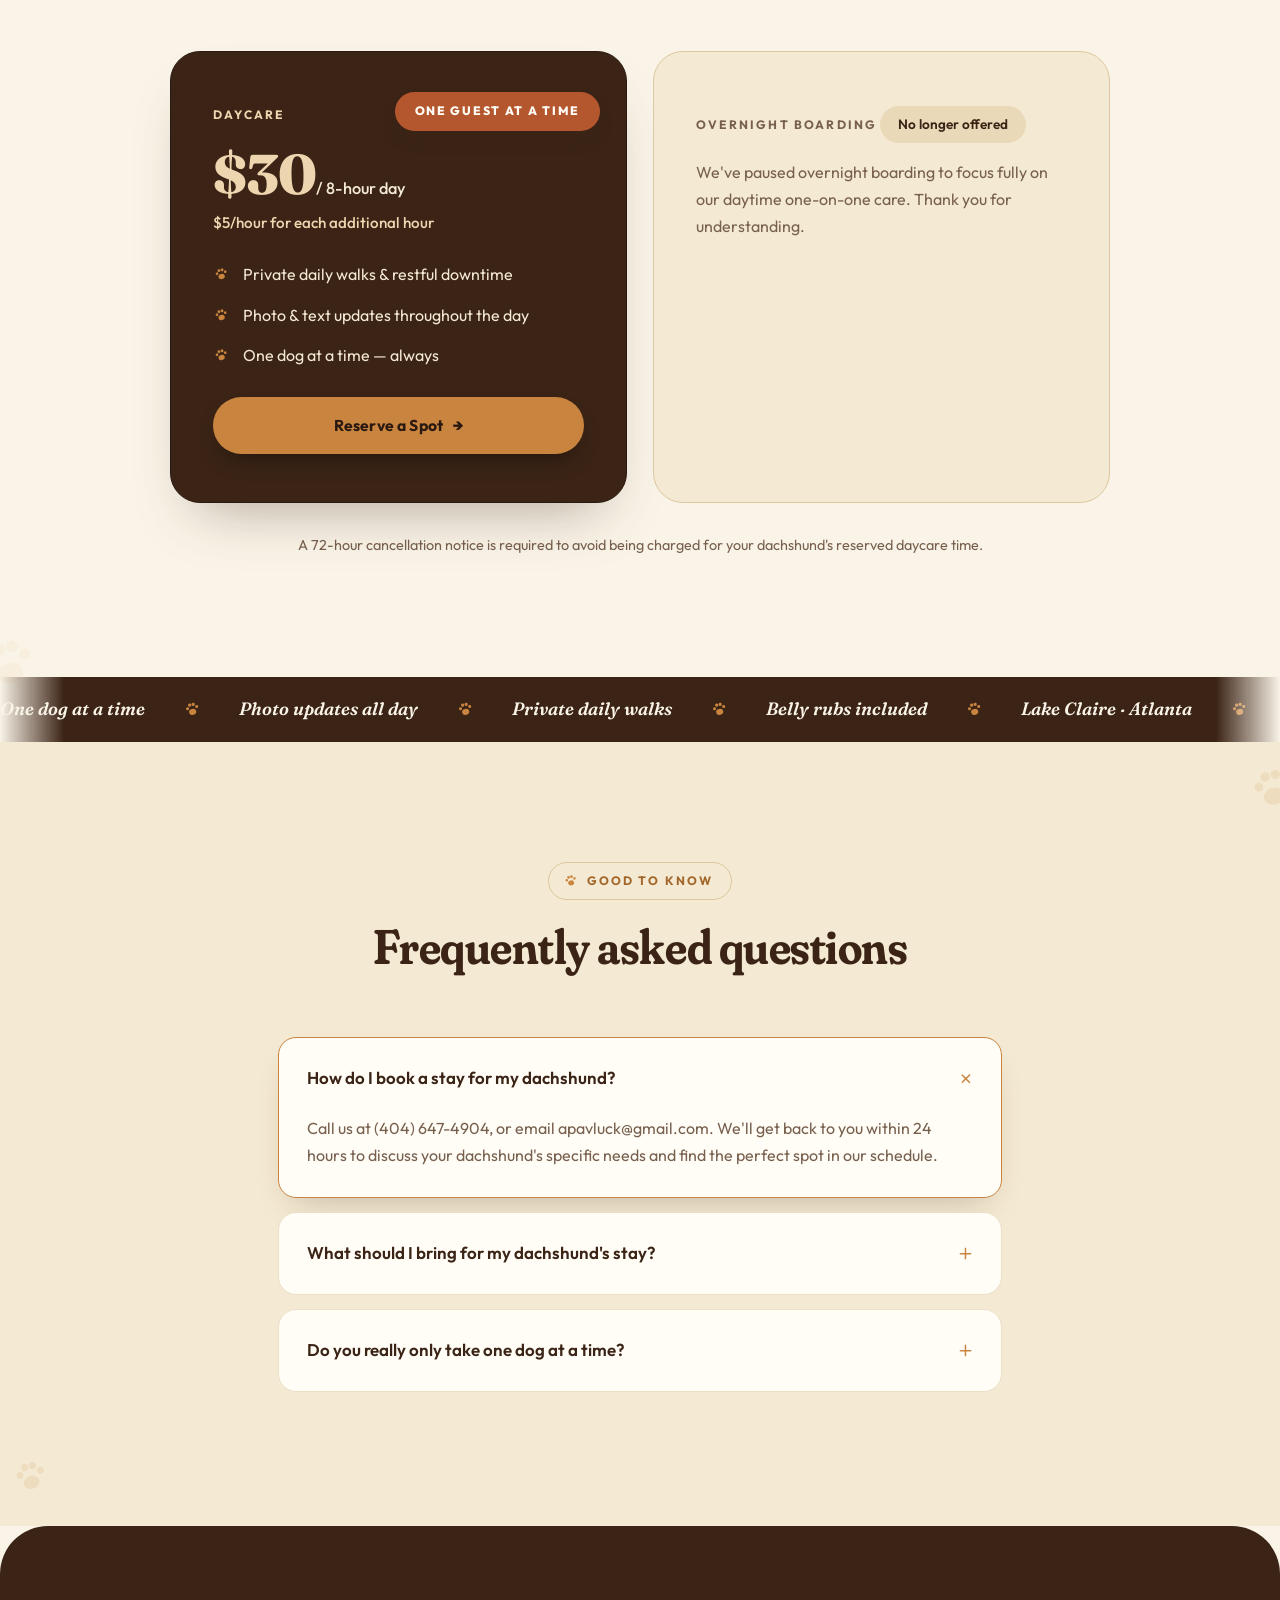
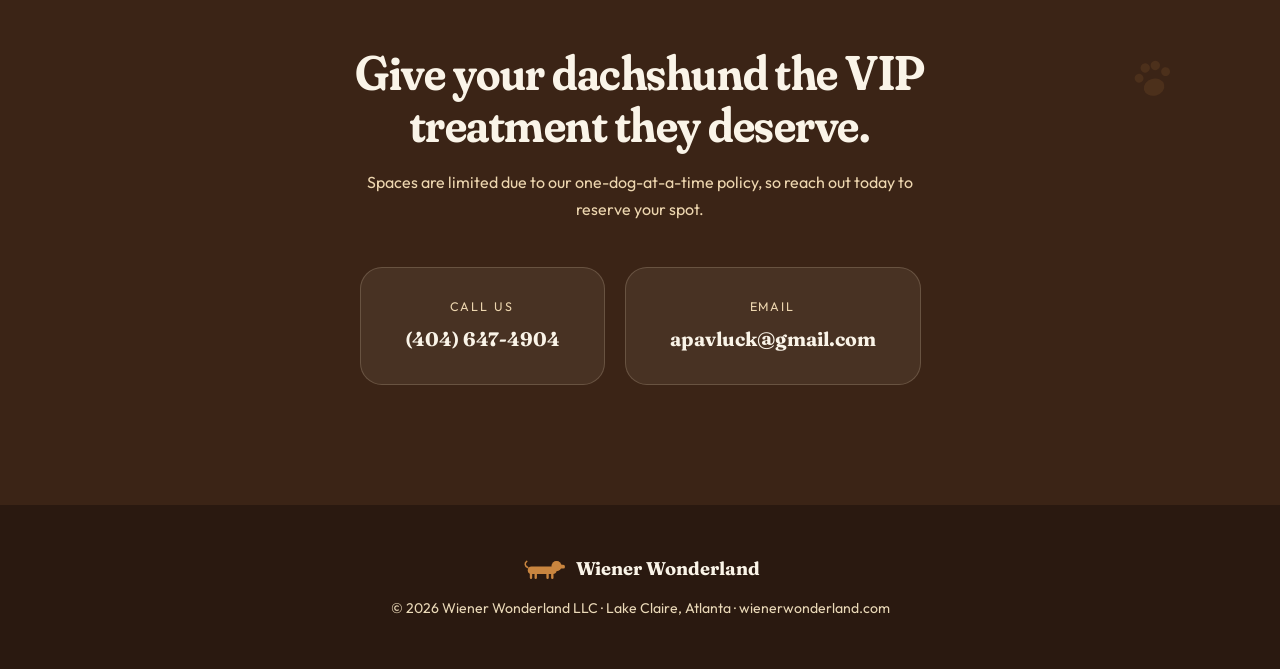
==== commit 9fb2f0d2: "Clean up design: rename arch frame, tone decorations, fix hero stat sizing" ====
--- a/index.html
+++ b/index.html
@@ -36,7 +36,6 @@
   --sans:'Outfit','DejaVu Sans',system-ui,-apple-system,sans-serif;
   --display:'Fraunces',Georgia,'Times New Roman',serif;
   --paw:url("data:image/svg+xml;utf8,<svg xmlns='http://www.w3.org/2000/svg' viewBox='0 0 40 40'><g fill='black' transform='rotate(-14 20 20)'><ellipse cx='20' cy='26.5' rx='8' ry='6.5'/><circle cx='10.5' cy='17' r='3.4'/><circle cx='17' cy='10.5' r='3.6'/><circle cx='25' cy='10.5' r='3.6'/><circle cx='31.5' cy='17' r='3.4'/></g></svg>");
-  --paw-cream:url("data:image/svg+xml;utf8,<svg xmlns='http://www.w3.org/2000/svg' viewBox='0 0 40 40'><g fill='%23F6E7CE' transform='rotate(-14 20 20)'><ellipse cx='20' cy='26.5' rx='8' ry='6.5'/><circle cx='10.5' cy='17' r='3.4'/><circle cx='17' cy='10.5' r='3.6'/><circle cx='25' cy='10.5' r='3.6'/><circle cx='31.5' cy='17' r='3.4'/></g></svg>");
   --squig-line:url("data:image/svg+xml;utf8,<svg xmlns='http://www.w3.org/2000/svg' width='24' height='6' viewBox='0 0 24 6'><path d='M1 4 Q4 1.5 7 4 T13 4 T19 4' fill='none' stroke='%23C9853F' stroke-width='2' stroke-linecap='round'/></svg>");
 }
 
@@ -61,7 +60,7 @@
 img{max-width:100%;display:block;}
 ul{list-style:none;}
 /* Dachshund silhouette shapes have no fill of their own — follow currentColor. */
-.logo-mark,.feature-mark,.hero-deco,.cta-deco{fill:currentColor;}
+.logo-mark,.feature-mark{fill:currentColor;}
 
 /* Eyebrow + heads */
 .eyebrow{
@@ -112,12 +111,7 @@
 .nav-toggle[aria-expanded="true"] span:nth-child(3){transform:translateY(-7px) rotate(-45deg);}
 
 /* Hero */
-.hero{position:relative;padding:104px 0 92px;overflow:hidden;
-  background:radial-gradient(640px 320px at 88% -6%, rgba(201,133,63,0.16), transparent 65%),
-             radial-gradient(420px 260px at -8% 88%, rgba(180,87,46,0.06), transparent 60%),
-             var(--cream);
-}
-.hero-deco{position:absolute;right:-24px;bottom:18px;width:240px;height:auto;color:var(--caramel-soft);pointer-events:none;}
+.hero{position:relative;padding:104px 0 92px;overflow:hidden;}
 
 /* Decorative dog/paw accents placed in empty space */
 .deco{position:absolute;pointer-events:none;color:var(--caramel-soft);z-index:0;opacity:.35;}
@@ -142,12 +136,12 @@
 .hero-actions{display:flex;gap:14px;flex-wrap:wrap;margin-bottom:46px;}
 .hero-stats{display:flex;align-items:center;gap:28px;}
 .hero-stats strong{display:block;font-family:var(--display);font-weight:800;font-size:1.9rem;color:var(--choco);line-height:1;letter-spacing:-0.01em;}
-.hero-stats span{font-size:.88rem;color:var(--ink-soft);}
+.hero-stats div > span{font-size:.88rem;color:var(--ink-soft);}
 .hero-stats .divider{width:1px;height:38px;background:var(--line-strong);}
 
-/* Hero media — clean rounded image */
+/* Hero media — clean rounded frame */
 .hero-media{position:relative;}
-.arch-frame{
+.hero-frame{
   position:relative;
   border-radius:var(--radius-lg);
   overflow:hidden;
@@ -156,12 +150,11 @@
   aspect-ratio:4/5;
   background:var(--sand);
 }
-.arch-frame img{width:100%;height:100%;object-fit:cover;transition:transform .6s var(--ease);}
-.arch-frame:hover img{transform:scale(1.03);}
-
-/* Waggable dachshund silhouette */
-.wag .tail{transform-box:fill-box;transform-origin:96% 92%;animation:wag 1.5s ease-in-out infinite;}
-@keyframes wag{0%,100%{transform:rotate(0deg);}50%{transform:rotate(-16deg);}}
+.hero-frame img{width:100%;height:100%;object-fit:cover;transition:transform .6s var(--ease);}
+.hero-frame:hover img{transform:scale(1.03);}
+/* Hero video */
+.hero-video{width:100%;height:100%;object-fit:cover;transition:transform .6s var(--ease);}
+.hero-media:hover .hero-video{transform:scale(1.03);}
 
 /* Buttons */
 .btn{
@@ -174,7 +167,7 @@
 .btn-primary::after{content:"→";font-weight:800;transition:transform .25s var(--ease);}
 .btn-primary:hover{background:var(--caramel-deep);transform:translateY(-2px);box-shadow:0 16px 28px -12px rgba(59,36,22,0.6);}
 .btn-primary:hover::after{transform:translateX(4px);}
-.btn-ghost{background:var(--paper);color:var(--choco);border:1.5px solid var(--line-strong);}
+.btn-ghost{background:var(--paper);color:var(--choco);border:1.5px solid var(--choco);}
 .btn-ghost:hover{border-color:var(--choco);background:#fff;transform:translateY(-2px);}
 .btn-block{display:flex;width:100%;margin-top:28px;}
 
@@ -187,7 +180,10 @@
 .announcement strong{color:var(--caramel-deep);font-weight:700;}
 
 /* Marquee ticker */
-.marquee{background:var(--choco);color:var(--cream);padding:17px 0;overflow:hidden;}
+.marquee{background:var(--choco);color:var(--cream);padding:17px 0;overflow:hidden;
+  -webkit-mask-image:linear-gradient(90deg,transparent,#000 5%,#000 95%,transparent);
+  mask-image:linear-gradient(90deg,transparent,#000 5%,#000 95%,transparent);
+}
 .marquee-track{display:flex;width:max-content;animation:scroll-x 30s linear infinite;}
 .marquee:hover .marquee-track{animation-play-state:paused;}
 .marquee-row{display:flex;align-items:center;gap:38px;padding-right:38px;}
@@ -197,11 +193,7 @@
 
 /* Sections */
 .section{padding:120px 0;}
-.section.alt{
-  background:var(--sand);
-  background-image:radial-gradient(rgba(59,36,22,0.055) 1.2px, transparent 1.7px);
-  background-size:26px 26px;
-}
+.section.alt{background:var(--sand);}
 h2{font-size:clamp(2.1rem,3.8vw,3.1rem);margin-bottom:22px;}
 h2.center{text-align:center;margin-bottom:0;}
 .two-col{display:grid;grid-template-columns:1fr 1fr;gap:76px;align-items:center;}
@@ -238,15 +230,8 @@
 .card-index{display:block;font-family:var(--display);font-style:italic;font-weight:700;font-size:1.6rem;color:var(--caramel);margin-bottom:14px;line-height:1;}
 .card h3{margin-bottom:10px;font-size:1.3rem;}
 .card p{color:var(--ink-soft);}
-.card.numbered{padding-top:50px;}
 .group-head{margin:84px 0 44px;text-align:center;}
 .group-head .eyebrow{margin-bottom:0;}
-.num{
-  position:absolute;top:-20px;left:30px;background:var(--caramel);color:var(--paper);
-  width:44px;height:44px;border-radius:50%;display:flex;align-items:center;justify-content:center;
-  border:3px solid var(--sand);
-  font-family:var(--display);font-style:italic;font-weight:800;font-size:1.2rem;
-}
 
 /* Pricing */
 .pricing-grid{margin-bottom:30px;align-items:stretch;max-width:940px;margin-left:auto;margin-right:auto;}
@@ -262,7 +247,7 @@
 }
 .price-card.featured:hover{transform:translateY(-4px);}
 .badge{
-  position:absolute;top:-16px;right:32px;background:var(--rust);color:var(--paper);
+  position:absolute;top:40px;right:26px;background:var(--rust);color:var(--paper);
   padding:9px 20px;border-radius:999px;
   font-size:.76rem;font-weight:800;letter-spacing:.14em;text-transform:uppercase;
   box-shadow:0 10px 20px -8px rgba(59,36,22,0.45);
@@ -287,7 +272,7 @@
 .featured .price-list li{color:var(--sand);}
 .featured .btn-primary{background:var(--caramel);color:var(--choco-deep);box-shadow:0 12px 24px -10px rgba(0,0,0,0.45);}
 .featured .btn-primary:hover{background:var(--paper);color:var(--choco);}
-.notice-card{background:var(--sand);border:1.5px dashed var(--line-strong);}
+.notice-card{background:var(--sand);border:1px solid var(--line-strong);}
 .discontinued{display:inline-block;background:var(--sand-deep);color:var(--ink);padding:7px 18px;border-radius:999px;font-size:.85rem;font-weight:600;margin:6px 0 16px;}
 .notice-card p:last-child{color:var(--ink-soft);}
 .fine-print{text-align:center;color:var(--ink-soft);font-size:.9rem;}
@@ -305,12 +290,6 @@
 
 /* CTA */
 .cta-section{position:relative;background:var(--choco);color:var(--cream);padding:120px 0;text-align:center;overflow:hidden;border-radius:48px 48px 0 0;}
-.cta-section::before{
-  content:"";position:absolute;inset:0;pointer-events:none;opacity:0.06;
-  background-image:var(--paw-cream);
-  background-size:96px 96px;
-}
-.cta-deco{position:absolute;left:-28px;bottom:-22px;width:300px;height:auto;color:rgba(246,231,206,0.10);pointer-events:none;}
 .cta-section h2{color:var(--cream);max-width:20ch;margin:0 auto 18px;}
 .cta-section > .container > p{color:var(--caramel-soft);margin-bottom:44px;max-width:52ch;margin-left:auto;margin-right:auto;position:relative;}
 .contact-grid{display:flex;justify-content:center;gap:20px;flex-wrap:wrap;position:relative;}
@@ -339,10 +318,10 @@
 /* Responsive */
 @media (max-width:880px){
   .section{padding:80px 0;}
-  .hero{padding:64px 0 76px;}
-  .two-col,.hero-grid{grid-template-columns:1fr;gap:60px;}
-  .hero-media{order:-1;max-width:420px;margin:26px auto 0;}
-  .arch-frame{aspect-ratio:4/5;}
+  .hero{padding:32px 0 68px;}
+  .two-col,.hero-grid{grid-template-columns:1fr;gap:44px;}
+  .hero-media{order:-1;max-width:420px;margin:8px auto 0;}
+  .hero-frame{aspect-ratio:4/5;}
   .hero h1 br{display:none;}
   .grid-3,.grid-2{grid-template-columns:1fr;}
   .price-card.featured{transform:none;}
@@ -354,7 +333,6 @@
   .main-nav a::after{display:none;}
   .nav-cta{text-align:center;}
   .nav-toggle{display:flex;}
-  .hero-deco{width:180px;right:-18px;bottom:12px;opacity:.8;}
   .deco-hero-paw{bottom:10px;}
   .cta-section{border-radius:32px 32px 0 0;}
   .contact-item{min-width:0;width:100%;max-width:340px;}
@@ -427,23 +405,18 @@
   </div>
 </header>
 
+<section class="announcement">
+  <div class="container">
+    <p><strong>Service update</strong> — We've retired overnight boarding to become a daycare-only service, so every dachshund has our full attention during the day.</p>
+  </div>
+</section>
+
 <section class="hero" id="home">
-  <svg class="hero-deco wag" viewBox="0 0 260 150" aria-hidden="true">
-    <g class="tail"><path d="M40 66 C22 58 20 40 34 30" fill="none" stroke="currentColor" stroke-width="9" stroke-linecap="round"/></g>
-    <rect x="52" y="92" width="14" height="42" rx="7"/>
-    <rect x="80" y="92" width="14" height="42" rx="7"/>
-    <rect x="150" y="92" width="14" height="42" rx="7"/>
-    <rect x="178" y="92" width="14" height="42" rx="7"/>
-    <rect x="40" y="60" width="170" height="44" rx="22"/>
-    <circle cx="210" cy="58" r="30"/>
-    <rect x="226" y="50" width="34" height="22" rx="11"/>
-    <path d="M198 34 C226 24 238 44 224 66 C210 60 198 50 198 34 Z"/>
-  </svg>
   <svg class="deco deco-paw deco-hero-paw" viewBox="0 0 40 40" aria-hidden="true"><use href="#paw"/></svg>
   <div class="container hero-grid">
     <div class="hero-copy">
       <span class="eyebrow reveal">One dog at a time · Lake Claire, Atlanta</span>
-      <h1 class="reveal">A quiet little <em>wonderland,</em><br>just for your dachshund.</h1>
+      <h1 class="reveal">A quiet little <em>wonderland,</em> <br>just for your dachshund.</h1>
       <p class="hero-text reveal">A boutique daycare that welcomes only one dog at a time — so every walk, every nap, and every belly rub belongs entirely to your pup.</p>
       <div class="hero-actions reveal">
         <a href="#contact" class="btn btn-primary">Reserve a Spot</a>
@@ -456,16 +429,13 @@
       </div>
     </div>
     <div class="hero-media reveal">
-      <div class="arch-frame" data-depth="4">
-        <img src="hero.jpg" alt="A happy dachshund relaxing at Wiener Wonderland daycare">
-      </div>
-    </div>
-  </div>
-</section>
-
-<section class="announcement">
-  <div class="container">
-    <p><strong>Service update</strong> — We've retired overnight boarding to become a daycare-only service, so every dachshund has our full attention during the day.</p>
+      <div class="hero-frame" data-depth="4">
+<video class="hero-video" autoplay muted loop playsinline poster="hero.jpg" aria-hidden="true">
+  <source src="https://videos.pexels.com/video-files/37554395/15913140_1080_1920_30fps.mp4" type="video/mp4">
+  Your browser does not support the video tag.
+</video>
+      </div>
+    </div>
   </div>
 </section>
 
@@ -532,18 +502,18 @@
 
     <div class="group-head reveal"><span class="eyebrow center">What's included in every stay</span></div>
     <div class="grid-3">
-      <div class="card numbered reveal">
-        <span class="num">1</span>
+      <div class="card reveal">
+        <span class="card-index">01</span>
         <h3>Personalized activities</h3>
         <p>Private daily walks tailored to their pace and stamina, interactive playtime, and quiet naps built around your dachshund's routine.</p>
       </div>
-      <div class="card numbered reveal">
-        <span class="num">2</span>
+      <div class="card reveal">
+        <span class="card-index">02</span>
         <h3>Regular updates</h3>
         <p>Photo and text updates throughout the day, so you can see exactly how your dachshund is enjoying their exclusive stay.</p>
       </div>
-      <div class="card numbered reveal">
-        <span class="num">3</span>
+      <div class="card reveal">
+        <span class="card-index">03</span>
         <h3>Flexible scheduling</h3>
         <p>Drop-off and pick-up times that work with your schedule — because we only ever focus on one dog at a time.</p>
       </div>
@@ -626,17 +596,6 @@
 </section>
 
 <section class="cta-section" id="contact">
-  <svg class="cta-deco wag" viewBox="0 0 260 150" aria-hidden="true">
-    <g class="tail"><path d="M40 66 C22 58 20 40 34 30" fill="none" stroke="currentColor" stroke-width="9" stroke-linecap="round"/></g>
-    <rect x="52" y="92" width="14" height="42" rx="7"/>
-    <rect x="80" y="92" width="14" height="42" rx="7"/>
-    <rect x="150" y="92" width="14" height="42" rx="7"/>
-    <rect x="178" y="92" width="14" height="42" rx="7"/>
-    <rect x="40" y="60" width="170" height="44" rx="22"/>
-    <circle cx="210" cy="58" r="30"/>
-    <rect x="226" y="50" width="34" height="22" rx="11"/>
-    <path d="M198 34 C226 24 238 44 224 66 C210 60 198 50 198 34 Z"/>
-  </svg>
   <svg class="deco deco-paw deco-cta" viewBox="0 0 40 40" aria-hidden="true"><use href="#paw"/></svg>
   <div class="container">
     <h2>Give your dachshund the VIP treatment they deserve.</h2>
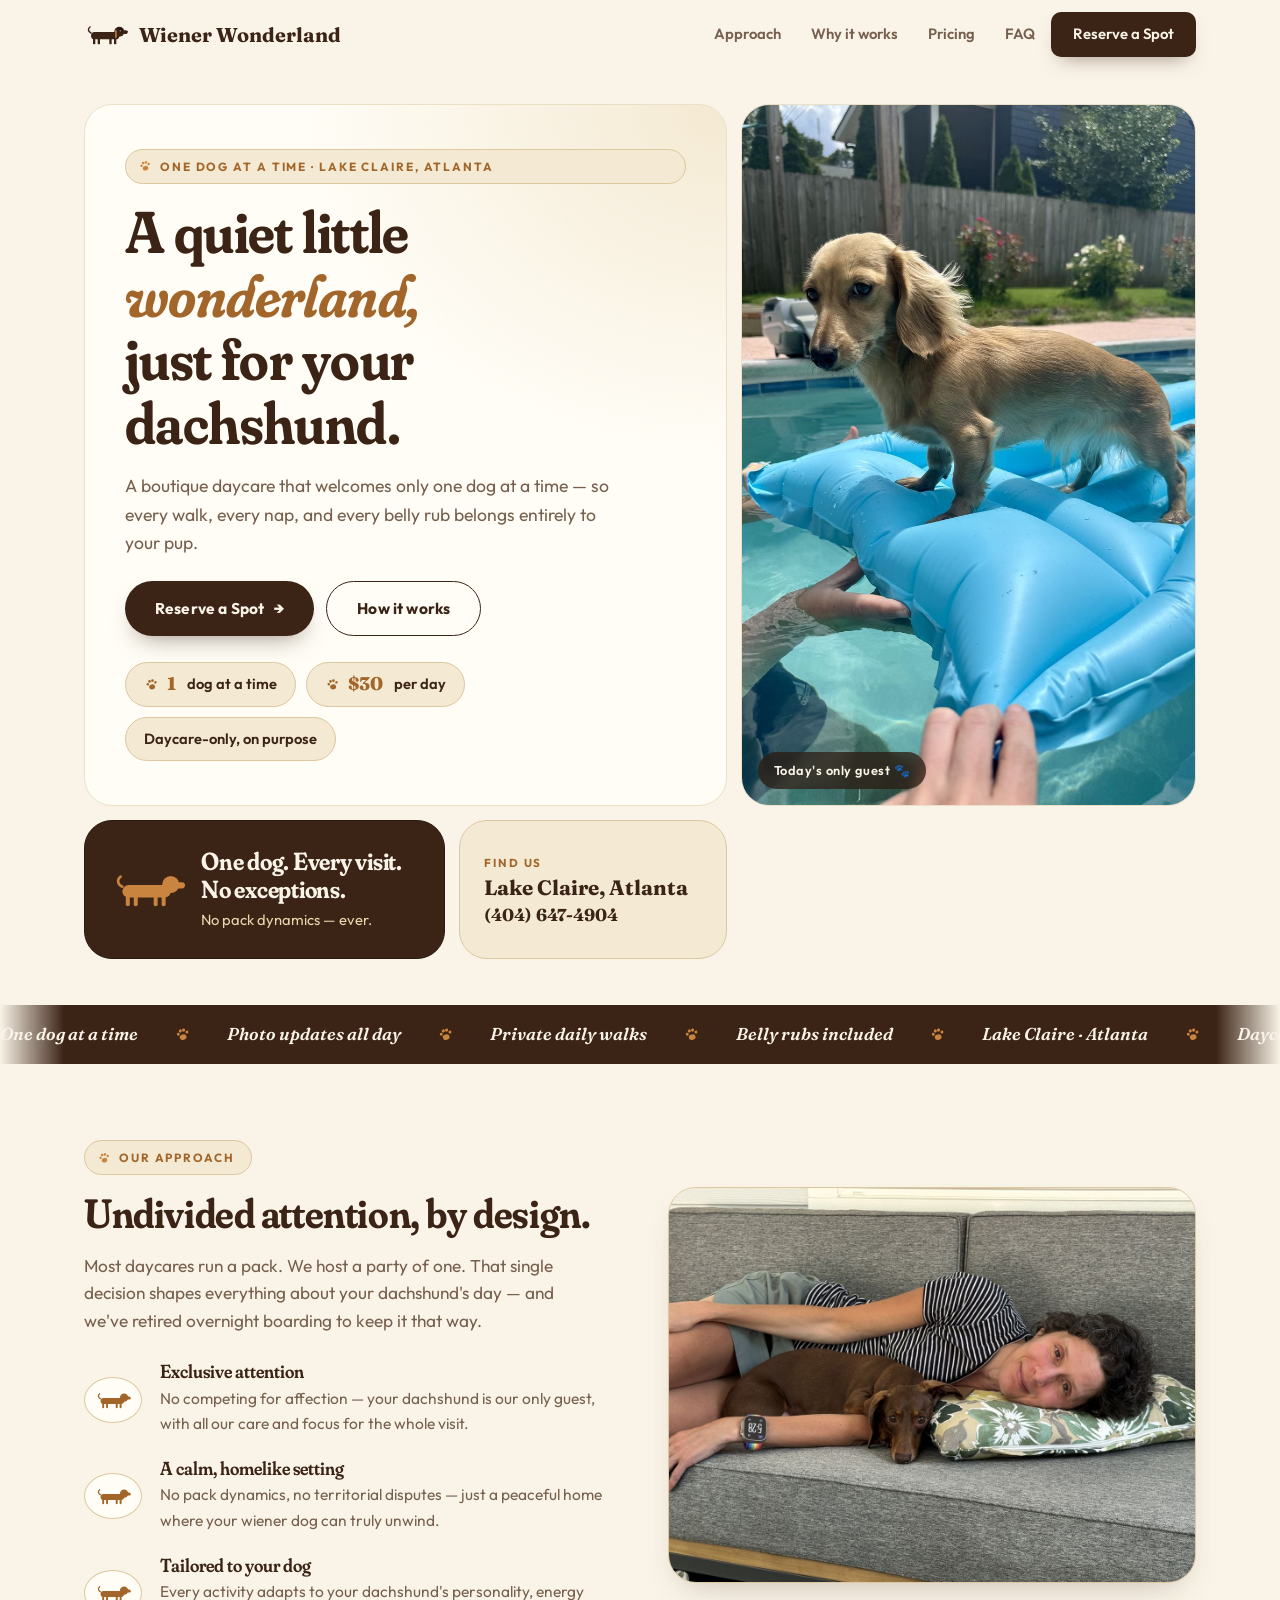
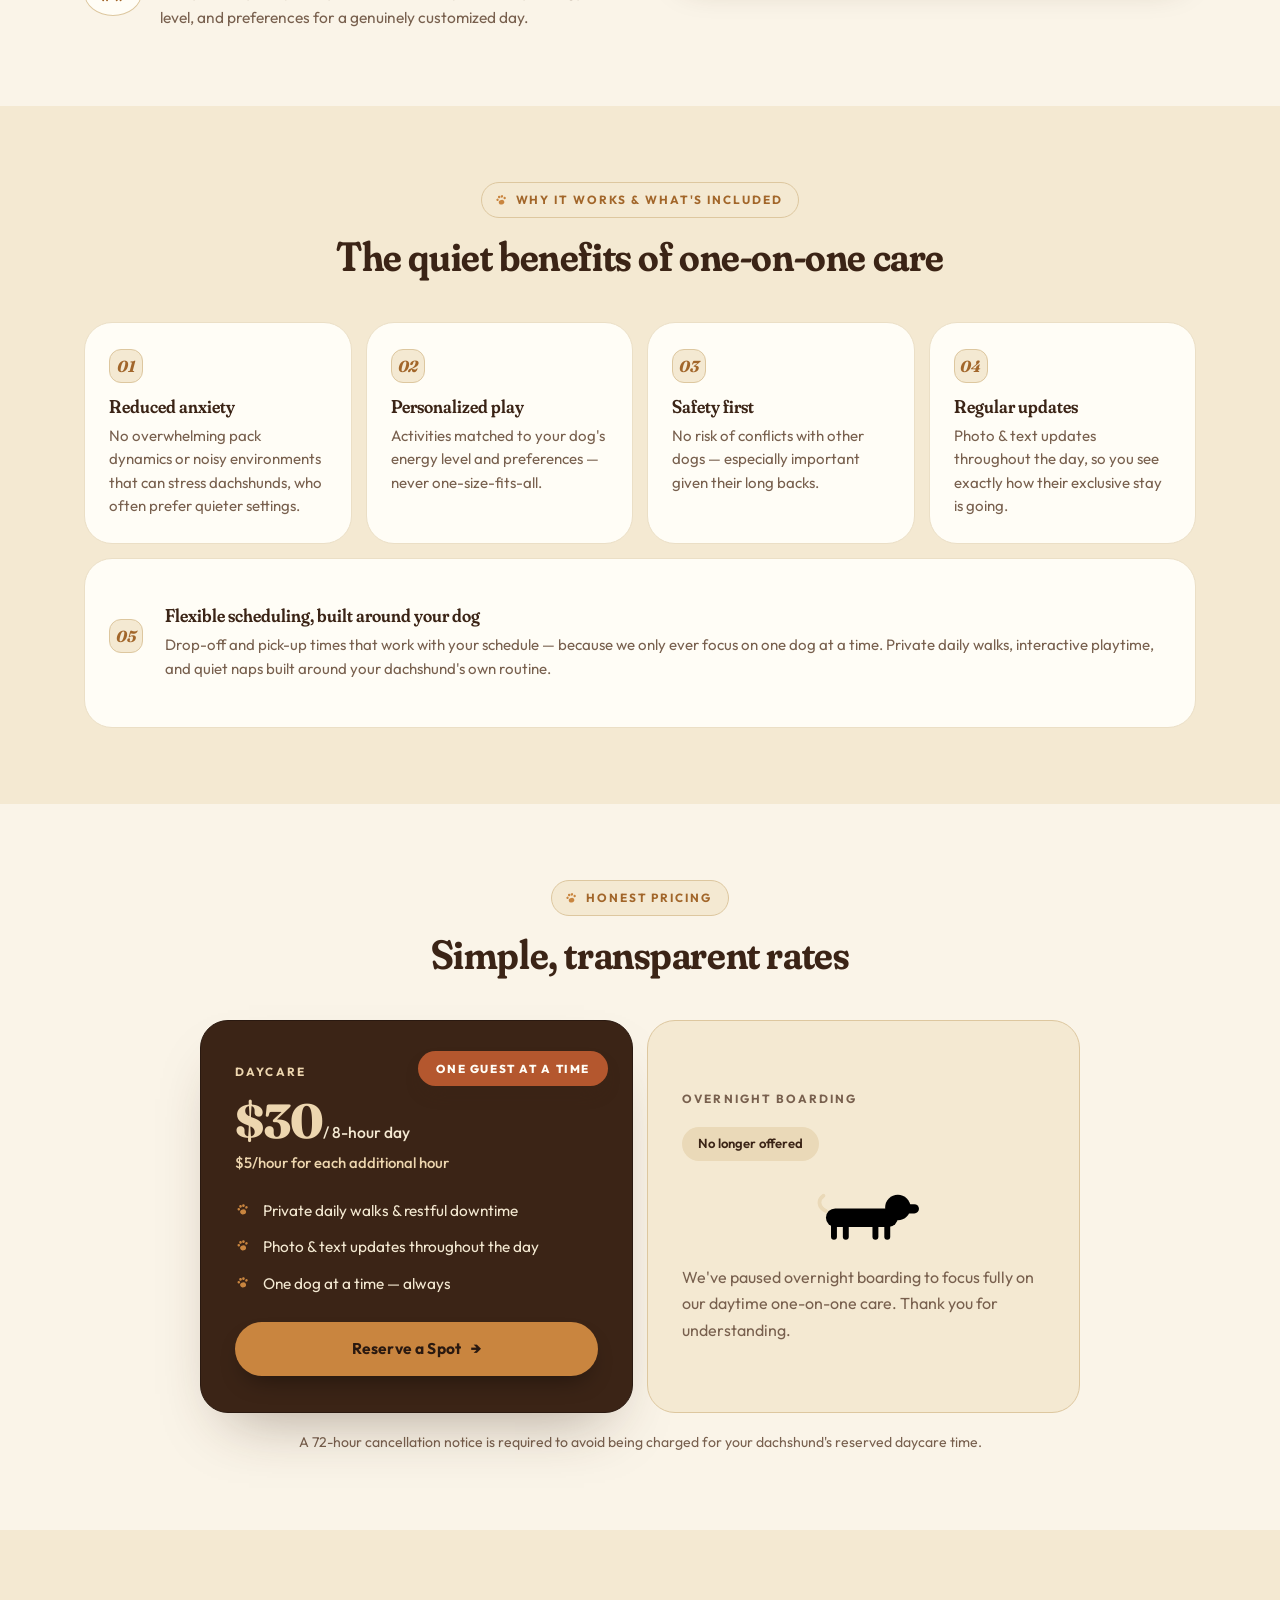
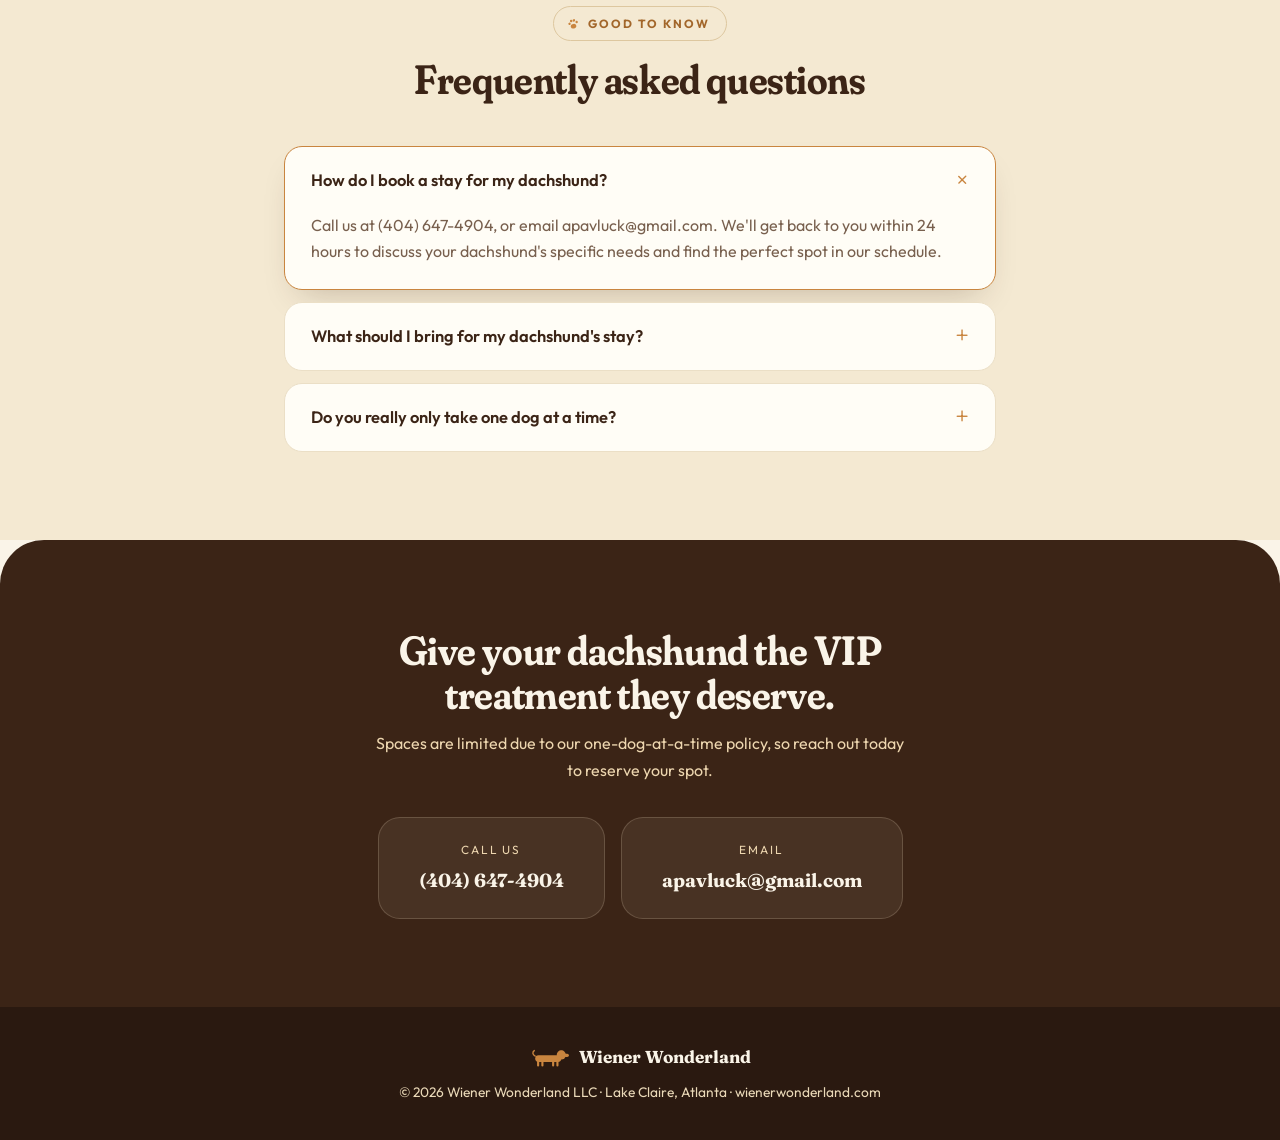
==== commit 16767af6: "Redesign with bento hero, compact sections, and one-dog-at-a-time messaging" ====
--- a/index.html
+++ b/index.html
@@ -28,7 +28,7 @@
   --line:#EBDFC6;
   --line-strong:#DDC79F;
   --radius:22px;
-  --radius-lg:30px;
+  --radius-lg:28px;
   --shadow:0 16px 34px -16px rgba(59,36,22,0.28);
   --shadow-lg:0 30px 60px -28px rgba(59,36,22,0.40);
   --maxw:1160px;
@@ -40,12 +40,12 @@
 }
 
 *{box-sizing:border-box;margin:0;padding:0;}
-html{scroll-behavior:smooth;scroll-padding-top:92px;}
+html{scroll-behavior:smooth;scroll-padding-top:86px;}
 body{
   font-family:var(--sans);
   color:var(--ink);
   background:var(--cream);
-  line-height:1.7;
+  line-height:1.65;
   -webkit-font-smoothing:antialiased;
   overflow-x:hidden;
 }
@@ -54,54 +54,54 @@
 h1,h2,h3{font-family:var(--display);font-variation-settings:"opsz" 144,"SOFT" 100,"WONK" 1;color:var(--ink);line-height:1.08;}
 h1,h2{font-weight:640;letter-spacing:-0.01em;}
 h3{font-weight:600;letter-spacing:0;}
-.container{max-width:var(--maxw);margin:0 auto;padding:0 28px;}
-.narrow{max-width:780px;}
+.container{max-width:var(--maxw);margin:0 auto;padding:0 24px;}
+.narrow{max-width:760px;}
 a{text-decoration:none;color:inherit;}
 img{max-width:100%;display:block;}
 ul{list-style:none;}
-/* Dachshund silhouette shapes have no fill of their own — follow currentColor. */
-.logo-mark,.feature-mark{fill:currentColor;}
+.logo-mark,.feature-mark,.bento-dox{fill:currentColor;}
 
 /* Eyebrow + heads */
 .eyebrow{
-  display:inline-flex;align-items:center;gap:9px;
+  display:inline-flex;align-items:center;gap:8px;
   background:var(--sand);border:1px solid var(--line-strong);border-radius:999px;
-  padding:8px 18px 8px 14px;margin-bottom:20px;
-  font-size:.76rem;font-weight:700;letter-spacing:.17em;
+  padding:7px 16px 7px 12px;margin-bottom:16px;
+  font-size:.74rem;font-weight:700;letter-spacing:.16em;
   text-transform:uppercase;color:var(--caramel-deep);
 }
 .eyebrow::before{
-  content:"";width:15px;height:15px;flex:none;background:var(--caramel);
+  content:"";width:14px;height:14px;flex:none;background:var(--caramel);
   -webkit-mask:var(--paw) center/contain no-repeat;
   mask:var(--paw) center/contain no-repeat;
 }
 .eyebrow.center{display:flex;width:fit-content;margin-left:auto;margin-right:auto;}
-.section-head{margin-bottom:64px;}
-.lead{font-size:1.16rem;color:var(--ink-soft);margin-bottom:38px;max-width:48ch;line-height:1.65;}
+.section-head{margin-bottom:44px;}
+.section-head.center{text-align:center;}
+.lead{font-size:1.08rem;color:var(--ink-soft);margin-bottom:28px;max-width:46ch;line-height:1.6;}
 
 /* Header */
 .site-header{
   position:sticky;top:0;z-index:100;
-  background:rgba(250,244,232,0.82);
+  background:rgba(250,244,232,0.85);
   backdrop-filter:blur(12px);-webkit-backdrop-filter:blur(12px);
   border-bottom:1px solid transparent;
   transition:border-color .3s var(--ease), box-shadow .3s var(--ease), background .3s var(--ease);
 }
 .site-header.scrolled{border-bottom-color:var(--line);background:rgba(250,244,232,0.95);box-shadow:0 10px 24px -18px rgba(59,36,22,0.35);}
-.header-inner{display:flex;align-items:center;justify-content:space-between;padding:14px 28px;}
-.logo{display:flex;align-items:center;gap:12px;font-family:var(--display);font-weight:700;font-size:1.32rem;color:var(--choco);letter-spacing:0;}
-.logo-mark{width:48px;height:28px;flex:none;transition:transform .35s var(--ease);}
+.header-inner{display:flex;align-items:center;justify-content:space-between;padding:12px 24px;}
+.logo{display:flex;align-items:center;gap:11px;font-family:var(--display);font-weight:700;font-size:1.25rem;color:var(--choco);}
+.logo-mark{width:44px;height:25px;flex:none;transition:transform .35s var(--ease);}
 .logo:hover .logo-mark{transform:rotate(-8deg);}
 .main-nav{display:flex;gap:2px;align-items:center;}
-.main-nav a{position:relative;font-weight:600;font-size:.95rem;color:var(--ink-soft);padding:9px 15px;border-radius:10px;transition:color .2s;}
+.main-nav a{position:relative;font-weight:600;font-size:.93rem;color:var(--ink-soft);padding:8px 14px;border-radius:10px;transition:color .2s;}
 .main-nav a::after{
-  content:"";position:absolute;left:14px;right:14px;bottom:4px;height:6px;
+  content:"";position:absolute;left:14px;right:14px;bottom:3px;height:6px;
   background:var(--squig-line) left center/24px 6px repeat-x;
   transform:scaleX(0);transform-origin:left;transition:transform .35s var(--ease);
 }
 .main-nav a:hover{color:var(--choco);}
 .main-nav a:hover::after{transform:scaleX(1);}
-.nav-cta{background:var(--choco);color:var(--cream) !important;padding:11px 24px !important;border-radius:999px;box-shadow:0 10px 20px -10px rgba(59,36,22,0.5);transition:background .25s var(--ease),transform .25s var(--ease) !important;}
+.nav-cta{background:var(--choco);color:var(--cream) !important;padding:10px 22px !important;border-radius:999px;box-shadow:0 10px 20px -10px rgba(59,36,22,0.5);transition:background .25s var(--ease),transform .25s var(--ease) !important;}
 .nav-cta:hover{background:var(--caramel-deep) !important;transform:translateY(-2px);}
 .nav-cta::after{display:none;}
 .nav-toggle{display:none;flex-direction:column;gap:5px;background:none;border:none;cursor:pointer;padding:8px;}
@@ -110,56 +110,74 @@
 .nav-toggle[aria-expanded="true"] span:nth-child(2){opacity:0;}
 .nav-toggle[aria-expanded="true"] span:nth-child(3){transform:translateY(-7px) rotate(-45deg);}
 
-/* Hero */
-.hero{position:relative;padding:104px 0 92px;overflow:hidden;}
-
-/* Decorative dog/paw accents placed in empty space */
-.deco{position:absolute;pointer-events:none;color:var(--caramel-soft);z-index:0;opacity:.35;}
-.deco-dox{width:180px;height:auto;}
-.deco-paw{width:48px;height:auto;}
-.deco-hero-paw{left:8%;bottom:18px;width:56px;opacity:.22;}
-.deco-services{right:-30px;top:-20px;width:160px;opacity:.18;}
-.deco-pricing{left:-24px;bottom:-18px;width:64px;opacity:.18;}
-.deco-faq-paw1{right:-18px;top:20px;width:52px;opacity:.16;}
-.deco-faq-paw2{left:10px;bottom:30px;width:40px;opacity:.14;}
-.deco-cta{right:8%;top:22%;width:52px;opacity:.12;color:var(--caramel);}
-.section{position:relative;}
-.section.alt .deco{color:var(--caramel);opacity:.12;}
-.cta-section .deco{color:var(--caramel);opacity:.12;}
-@media (max-width:880px){
-  .deco-dox,.deco-paw{display:none;}
-}
-.hero-grid{display:grid;grid-template-columns:1.05fr 0.95fr;gap:72px;align-items:center;position:relative;}
-.hero h1{font-size:clamp(2.8rem,5.2vw,4.4rem);margin-bottom:24px;}
-.hero h1 em{font-style:italic;color:var(--caramel-deep);}
-.hero-text{font-size:1.17rem;color:var(--ink-soft);margin-bottom:36px;max-width:46ch;line-height:1.65;}
-.hero-actions{display:flex;gap:14px;flex-wrap:wrap;margin-bottom:46px;}
-.hero-stats{display:flex;align-items:center;gap:28px;}
-.hero-stats strong{display:block;font-family:var(--display);font-weight:800;font-size:1.9rem;color:var(--choco);line-height:1;letter-spacing:-0.01em;}
-.hero-stats div > span{font-size:.88rem;color:var(--ink-soft);}
-.hero-stats .divider{width:1px;height:38px;background:var(--line-strong);}
-
-/* Hero media — clean rounded frame */
-.hero-media{position:relative;}
-.hero-frame{
-  position:relative;
-  border-radius:var(--radius-lg);
+/* ===== Bento hero ===== */
+.hero{padding:34px 0 20px;}
+.bento{display:grid;grid-template-columns:repeat(12,1fr);gap:14px;}
+.bento-card{
+  position:relative;background:var(--paper);
+  border:1px solid var(--line);border-radius:var(--radius-lg);
   overflow:hidden;
-  border:1px solid var(--line-strong);
-  box-shadow:var(--shadow-lg);
-  aspect-ratio:4/5;
-  background:var(--sand);
-}
-.hero-frame img{width:100%;height:100%;object-fit:cover;transition:transform .6s var(--ease);}
-.hero-frame:hover img{transform:scale(1.03);}
-/* Hero video */
-.hero-video{width:100%;height:100%;object-fit:cover;transition:transform .6s var(--ease);}
+  transition:transform .35s var(--ease), box-shadow .35s var(--ease);
+}
+.bento-card:hover{transform:translateY(-3px);box-shadow:var(--shadow);}
+
+.hero-intro{
+  grid-column:span 7;grid-row:span 2;
+  padding:44px 40px;
+  display:flex;flex-direction:column;justify-content:center;
+  background:
+    radial-gradient(120% 90% at 100% 0%, var(--sand) 0%, transparent 55%),
+    var(--paper);
+}
+.hero-intro h1{font-size:clamp(2.5rem,4.6vw,3.9rem);margin-bottom:18px;}
+.hero-intro h1 em{font-style:italic;color:var(--caramel-deep);}
+.hero-sub{font-size:1.1rem;color:var(--ink-soft);max-width:42ch;line-height:1.6;margin-bottom:24px;}
+.hero-actions{display:flex;gap:12px;flex-wrap:wrap;margin-bottom:26px;}
+.hero-chips{display:flex;gap:10px;flex-wrap:wrap;align-items:center;}
+.chip{
+  display:inline-flex;align-items:center;gap:8px;
+  background:var(--sand);border:1px solid var(--line-strong);border-radius:999px;
+  padding:9px 18px;font-size:.92rem;font-weight:600;color:var(--choco);
+}
+.chip strong{font-family:var(--display);font-size:1.15rem;font-weight:800;color:var(--caramel-deep);line-height:1;}
+.chip .paw{width:15px;height:15px;color:var(--caramel-deep);flex:none;}
+
+.hero-media{grid-column:span 5;grid-row:span 2;min-height:520px;}
+.hero-video{position:absolute;inset:0;width:100%;height:100%;object-fit:cover;transition:transform .6s var(--ease);}
 .hero-media:hover .hero-video{transform:scale(1.03);}
+.hero-media .media-tag{
+  position:absolute;left:16px;bottom:16px;z-index:2;
+  background:rgba(42,25,16,0.72);color:var(--cream);
+  backdrop-filter:blur(6px);-webkit-backdrop-filter:blur(6px);
+  border-radius:999px;padding:8px 16px;
+  font-size:.8rem;font-weight:600;letter-spacing:.04em;
+}
+
+.hero-statement{
+  grid-column:span 4;
+  background:var(--choco);color:var(--cream);border-color:var(--choco-deep);
+  padding:26px 26px;
+  display:flex;align-items:center;gap:16px;
+}
+.hero-statement .bento-dox{width:74px;height:auto;flex:none;color:var(--caramel);}
+.hero-statement h2{font-size:1.55rem;color:var(--cream);line-height:1.15;margin:0;}
+.hero-statement p{font-size:.92rem;color:var(--caramel-soft);margin-top:4px;}
+
+.hero-location{
+  grid-column:span 3;
+  background:var(--sand);border-color:var(--line-strong);
+  padding:26px 24px;
+  display:flex;flex-direction:column;justify-content:center;gap:4px;
+}
+.hero-location .label{font-size:.72rem;font-weight:700;letter-spacing:.16em;text-transform:uppercase;color:var(--caramel-deep);}
+.hero-location .value{font-family:var(--display);font-weight:700;font-size:1.3rem;color:var(--choco);line-height:1.2;}
+.hero-location a.value{font-size:1.08rem;transition:color .2s;}
+.hero-location a.value:hover{color:var(--caramel-deep);}
 
 /* Buttons */
 .btn{
   display:inline-flex;align-items:center;justify-content:center;gap:10px;
-  padding:15px 32px;border-radius:999px;font-weight:700;font-size:.98rem;
+  padding:14px 30px;border-radius:999px;font-weight:700;font-size:.97rem;
   transition:transform .22s var(--ease), background .22s var(--ease), box-shadow .22s var(--ease), border-color .22s var(--ease), color .22s var(--ease);
   cursor:pointer;letter-spacing:.01em;
 }
@@ -167,36 +185,30 @@
 .btn-primary::after{content:"→";font-weight:800;transition:transform .25s var(--ease);}
 .btn-primary:hover{background:var(--caramel-deep);transform:translateY(-2px);box-shadow:0 16px 28px -12px rgba(59,36,22,0.6);}
 .btn-primary:hover::after{transform:translateX(4px);}
-.btn-ghost{background:var(--paper);color:var(--choco);border:1.5px solid var(--choco);}
-.btn-ghost:hover{border-color:var(--choco);background:#fff;transform:translateY(-2px);}
-.btn-block{display:flex;width:100%;margin-top:28px;}
-
-/* Announcement */
-.announcement{
-  background:var(--sand);color:var(--ink);text-align:center;
-  padding:15px 28px;font-size:.95rem;letter-spacing:.01em;
-  border-top:1px solid var(--line-strong);border-bottom:1px solid var(--line-strong);
-}
-.announcement strong{color:var(--caramel-deep);font-weight:700;}
+.btn-ghost{background:transparent;color:var(--choco);border:1.5px solid var(--choco);}
+.btn-ghost:hover{background:var(--paper);transform:translateY(-2px);}
+.btn-block{display:flex;width:100%;margin-top:26px;}
 
 /* Marquee ticker */
-.marquee{background:var(--choco);color:var(--cream);padding:17px 0;overflow:hidden;
+.marquee{background:var(--choco);color:var(--cream);padding:15px 0;overflow:hidden;margin-top:26px;
   -webkit-mask-image:linear-gradient(90deg,transparent,#000 5%,#000 95%,transparent);
   mask-image:linear-gradient(90deg,transparent,#000 5%,#000 95%,transparent);
 }
 .marquee-track{display:flex;width:max-content;animation:scroll-x 30s linear infinite;}
 .marquee:hover .marquee-track{animation-play-state:paused;}
-.marquee-row{display:flex;align-items:center;gap:38px;padding-right:38px;}
-.marquee-row span{font-family:var(--display);font-style:italic;font-weight:600;font-size:1.12rem;white-space:nowrap;}
-.marquee-row .paw{width:18px;height:18px;color:var(--caramel);flex:none;}
+.marquee-row{display:flex;align-items:center;gap:36px;padding-right:36px;}
+.marquee-row span{font-family:var(--display);font-style:italic;font-weight:600;font-size:1.08rem;white-space:nowrap;}
+.marquee-row .paw{width:17px;height:17px;color:var(--caramel);flex:none;}
 @keyframes scroll-x{to{transform:translateX(-50%);}}
 
 /* Sections */
-.section{padding:120px 0;}
+.section{padding:76px 0;}
 .section.alt{background:var(--sand);}
-h2{font-size:clamp(2.1rem,3.8vw,3.1rem);margin-bottom:22px;}
+h2{font-size:clamp(1.9rem,3.2vw,2.6rem);margin-bottom:16px;}
 h2.center{text-align:center;margin-bottom:0;}
-.two-col{display:grid;grid-template-columns:1fr 1fr;gap:76px;align-items:center;}
+
+/* Approach */
+.two-col{display:grid;grid-template-columns:1fr 1fr;gap:56px;align-items:center;}
 .image-frame{
   border-radius:var(--radius-lg);overflow:hidden;border:1px solid var(--line-strong);
   box-shadow:var(--shadow);
@@ -206,38 +218,54 @@
 .image-frame img{transition:transform .6s var(--ease);width:100%;}
 .image-frame:hover img{transform:scale(1.03);}
 
-.feature-list{display:flex;flex-direction:column;gap:30px;}
-.feature{display:flex;gap:20px;align-items:center;}
+.feature-list{display:flex;flex-direction:column;gap:22px;}
+.feature{display:flex;gap:18px;align-items:center;}
 .feature-mark{
-  flex:none;width:66px;height:52px;padding:12px;box-sizing:border-box;
+  flex:none;width:58px;height:46px;padding:10px;box-sizing:border-box;
   color:var(--caramel-deep);background:var(--paper);
   border:1.5px solid var(--line-strong);border-radius:50%;
   transition:transform .35s var(--ease), background .35s var(--ease);
 }
-.feature:hover .feature-mark{transform:scale(1.05);background:var(--caramel-soft);}
-.feature h3{font-size:1.28rem;margin-bottom:5px;}
-.feature p{color:var(--ink-soft);}
-
-/* Cards */
-.grid-3{display:grid;grid-template-columns:repeat(3,1fr);gap:26px;}
-.grid-2{display:grid;grid-template-columns:repeat(2,1fr);gap:26px;}
-.card{
-  position:relative;background:var(--paper);padding:40px 34px;border-radius:var(--radius);
-  border:1px solid var(--line);
+.feature:hover .feature-mark{transform:scale(1.06);background:var(--caramel-soft);}
+.feature h3{font-size:1.18rem;margin-bottom:3px;}
+.feature p{color:var(--ink-soft);font-size:.97rem;}
+
+/* ===== Bento services ===== */
+.services-bento{display:grid;grid-template-columns:repeat(4,1fr);grid-auto-rows:minmax(170px,auto);gap:14px;}
+.svc-card{
+  background:var(--paper);border:1px solid var(--line);border-radius:var(--radius-lg);
+  padding:26px 24px;
   transition:transform .35s var(--ease), box-shadow .35s var(--ease), border-color .35s var(--ease);
 }
-.card:hover{transform:translateY(-4px);box-shadow:var(--shadow);border-color:var(--line-strong);}
-.card-index{display:block;font-family:var(--display);font-style:italic;font-weight:700;font-size:1.6rem;color:var(--caramel);margin-bottom:14px;line-height:1;}
-.card h3{margin-bottom:10px;font-size:1.3rem;}
-.card p{color:var(--ink-soft);}
-.group-head{margin:84px 0 44px;text-align:center;}
-.group-head .eyebrow{margin-bottom:0;}
+.svc-card:hover{transform:translateY(-4px);box-shadow:var(--shadow);border-color:var(--line-strong);}
+.svc-card.tall{grid-row:span 2;padding:0;overflow:hidden;position:relative;}
+.svc-card.tall img{position:absolute;inset:0;width:100%;height:100%;object-fit:cover;transition:transform .6s var(--ease);}
+.svc-card.tall:hover img{transform:scale(1.04);}
+.svc-card .svc-tag{
+  position:absolute;left:14px;bottom:14px;z-index:2;
+  background:rgba(42,25,16,0.72);color:var(--cream);
+  backdrop-filter:blur(6px);-webkit-backdrop-filter:blur(6px);
+  border-radius:999px;padding:7px 14px;font-size:.78rem;font-weight:600;
+}
+.svc-card h3{font-size:1.16rem;margin-bottom:7px;}
+.svc-card p{color:var(--ink-soft);font-size:.94rem;line-height:1.55;}
+.svc-card.wide{grid-column:span 2;}
+.svc-card.full{grid-column:1/-1;display:flex;gap:22px;align-items:center;}
+.svc-card.full .svc-text{flex:1;}
+.svc-card.full p{max-width:none;}
+.svc-num{
+  display:inline-flex;align-items:center;justify-content:center;
+  width:34px;height:34px;border-radius:12px;margin-bottom:14px;
+  background:var(--sand);border:1px solid var(--line-strong);
+  font-family:var(--display);font-style:italic;font-weight:700;font-size:1rem;color:var(--caramel-deep);
+}
 
 /* Pricing */
-.pricing-grid{margin-bottom:30px;align-items:stretch;max-width:940px;margin-left:auto;margin-right:auto;}
+.grid-2{display:grid;grid-template-columns:repeat(2,1fr);gap:14px;}
+.pricing-grid{align-items:stretch;max-width:880px;margin:0 auto;}
 .price-card{
   position:relative;background:var(--paper);border-radius:var(--radius-lg);
-  padding:48px 42px;border:1px solid var(--line);
+  padding:36px 34px;border:1px solid var(--line);
   transition:transform .35s var(--ease), box-shadow .35s var(--ease);
 }
 .price-card:not(.featured):hover{transform:translateY(-4px);box-shadow:var(--shadow);}
@@ -247,24 +275,24 @@
 }
 .price-card.featured:hover{transform:translateY(-4px);}
 .badge{
-  position:absolute;top:40px;right:26px;background:var(--rust);color:var(--paper);
-  padding:9px 20px;border-radius:999px;
-  font-size:.76rem;font-weight:800;letter-spacing:.14em;text-transform:uppercase;
+  position:absolute;top:30px;right:24px;background:var(--rust);color:var(--paper);
+  padding:8px 18px;border-radius:999px;
+  font-size:.72rem;font-weight:800;letter-spacing:.14em;text-transform:uppercase;
   box-shadow:0 10px 20px -8px rgba(59,36,22,0.45);
 }
-.price-tag{display:inline-block;font-size:.76rem;font-weight:700;letter-spacing:.18em;text-transform:uppercase;color:var(--caramel-deep);margin-bottom:18px;}
+.price-tag{display:inline-block;font-size:.74rem;font-weight:700;letter-spacing:.18em;text-transform:uppercase;color:var(--caramel-deep);margin-bottom:14px;}
 .price-tag.muted{color:var(--ink-soft);}
 .featured .price-tag{color:var(--caramel-soft);}
-.price{font-family:var(--display);font-size:3.5rem;font-weight:800;color:var(--ink);margin:2px 0 8px;line-height:1;letter-spacing:-0.02em;}
+.price{font-family:var(--display);font-size:3rem;font-weight:800;color:var(--ink);margin:2px 0 6px;line-height:1;letter-spacing:-0.02em;}
 .featured .price{color:var(--caramel-soft);}
-.price span{font-family:var(--sans);font-size:1.02rem;font-weight:500;color:var(--ink-soft);letter-spacing:0;}
+.price span{font-family:var(--sans);font-size:.98rem;font-weight:500;color:var(--ink-soft);letter-spacing:0;}
 .featured .price span{color:var(--sand);}
-.price-sub{font-weight:500;margin-bottom:26px;color:var(--ink-soft);font-size:.95rem;}
+.price-sub{font-weight:500;margin-bottom:22px;color:var(--ink-soft);font-size:.93rem;}
 .featured .price-sub{color:var(--caramel-soft);}
-.price-list{display:flex;flex-direction:column;gap:13px;}
-.price-list li{position:relative;padding-left:30px;color:var(--ink-soft);}
+.price-list{display:flex;flex-direction:column;gap:11px;}
+.price-list li{position:relative;padding-left:28px;color:var(--ink-soft);font-size:.96rem;}
 .price-list li::before{
-  content:"";position:absolute;left:0;top:5px;width:16px;height:16px;
+  content:"";position:absolute;left:0;top:4px;width:15px;height:15px;
   background:var(--caramel);
   -webkit-mask:var(--paw) center/contain no-repeat;
   mask:var(--paw) center/contain no-repeat;
@@ -272,41 +300,42 @@
 .featured .price-list li{color:var(--sand);}
 .featured .btn-primary{background:var(--caramel);color:var(--choco-deep);box-shadow:0 12px 24px -10px rgba(0,0,0,0.45);}
 .featured .btn-primary:hover{background:var(--paper);color:var(--choco);}
-.notice-card{background:var(--sand);border:1px solid var(--line-strong);}
-.discontinued{display:inline-block;background:var(--sand-deep);color:var(--ink);padding:7px 18px;border-radius:999px;font-size:.85rem;font-weight:600;margin:6px 0 16px;}
+.notice-card{background:var(--sand);border:1px solid var(--line-strong);display:flex;flex-direction:column;justify-content:center;align-items:flex-start;}
+.notice-card .notice-dox{width:110px;height:auto;color:var(--sand-deep);margin:8px 0 18px;align-self:center;}
+.discontinued{display:inline-block;background:var(--sand-deep);color:var(--ink);padding:6px 16px;border-radius:999px;font-size:.82rem;font-weight:600;margin:4px 0 14px;}
 .notice-card p:last-child{color:var(--ink-soft);}
-.fine-print{text-align:center;color:var(--ink-soft);font-size:.9rem;}
+.fine-print{text-align:center;color:var(--ink-soft);font-size:.88rem;margin-top:18px;}
 
 /* FAQ */
-.faq-item{background:var(--paper);border-radius:18px;padding:4px 28px;margin-bottom:14px;border:1.5px solid var(--line);transition:border-color .3s var(--ease), box-shadow .3s var(--ease);}
+.faq-item{background:var(--paper);border-radius:18px;padding:2px 26px;margin-bottom:12px;border:1.5px solid var(--line);transition:border-color .3s var(--ease), box-shadow .3s var(--ease);}
 .faq-item[open]{border-color:var(--caramel);box-shadow:var(--shadow);}
-.faq-item summary{font-weight:600;cursor:pointer;list-style:none;padding:22px 0;display:flex;justify-content:space-between;align-items:center;gap:16px;font-size:1.06rem;}
+.faq-item summary{font-weight:600;cursor:pointer;list-style:none;padding:18px 0;display:flex;justify-content:space-between;align-items:center;gap:16px;font-size:1.03rem;}
 .faq-item summary::-webkit-details-marker{display:none;}
-.faq-item summary::after{content:"+";font-family:var(--display);font-size:1.7rem;color:var(--caramel);transition:transform .35s var(--ease);line-height:1;font-weight:600;}
+.faq-item summary::after{content:"+";font-family:var(--display);font-size:1.6rem;color:var(--caramel);transition:transform .35s var(--ease);line-height:1;font-weight:600;}
 .faq-item[open] summary::after{transform:rotate(45deg);}
-.faq-item p{padding:0 0 24px;color:var(--ink-soft);}
+.faq-item p{padding:0 0 22px;color:var(--ink-soft);}
 .faq-item[open] p{animation:faq-in .45s var(--ease);}
 @keyframes faq-in{from{opacity:0;transform:translateY(-6px);}}
 
 /* CTA */
-.cta-section{position:relative;background:var(--choco);color:var(--cream);padding:120px 0;text-align:center;overflow:hidden;border-radius:48px 48px 0 0;}
-.cta-section h2{color:var(--cream);max-width:20ch;margin:0 auto 18px;}
-.cta-section > .container > p{color:var(--caramel-soft);margin-bottom:44px;max-width:52ch;margin-left:auto;margin-right:auto;position:relative;}
-.contact-grid{display:flex;justify-content:center;gap:20px;flex-wrap:wrap;position:relative;}
-.contact-item{background:rgba(246,231,206,0.07);padding:28px 44px;border-radius:var(--radius);border:1px solid rgba(246,231,206,0.18);transition:background .25s var(--ease),transform .25s var(--ease);display:flex;flex-direction:column;align-items:center;gap:6px;min-width:230px;}
-.contact-item:hover{background:rgba(246,231,206,0.14);transform:translateY(-4px);}
-.contact-label{font-size:.78rem;letter-spacing:.16em;text-transform:uppercase;color:var(--caramel-soft);}
-.contact-value{font-family:var(--display);font-size:1.22rem;font-weight:700;}
+.cta-section{position:relative;background:var(--choco);color:var(--cream);padding:88px 0;text-align:center;overflow:hidden;border-radius:44px 44px 0 0;}
+.cta-section h2{color:var(--cream);max-width:22ch;margin:0 auto 14px;}
+.cta-section > .container > p{color:var(--caramel-soft);margin-bottom:34px;max-width:48ch;margin-left:auto;margin-right:auto;}
+.contact-grid{display:flex;justify-content:center;gap:16px;flex-wrap:wrap;}
+.contact-item{background:rgba(246,231,206,0.07);padding:22px 40px;border-radius:var(--radius);border:1px solid rgba(246,231,206,0.18);transition:background .25s var(--ease),transform .25s var(--ease);display:flex;flex-direction:column;align-items:center;gap:5px;min-width:220px;}
+.contact-item:hover{background:rgba(246,231,206,0.14);transform:translateY(-3px);}
+.contact-label{font-size:.74rem;letter-spacing:.16em;text-transform:uppercase;color:var(--caramel-soft);}
+.contact-value{font-family:var(--display);font-size:1.18rem;font-weight:700;}
 
 /* Footer */
-.site-footer{padding:48px 0;background:var(--choco-deep);color:var(--sand-deep);}
-.footer-inner{display:flex;flex-direction:column;align-items:center;gap:12px;text-align:center;}
-.footer-logo{color:var(--cream);font-size:1.15rem;gap:11px;}
-.footer-logo .logo-mark{width:44px;height:26px;color:var(--caramel);}
-.site-footer p{font-size:.88rem;}
+.site-footer{padding:36px 0;background:var(--choco-deep);color:var(--sand-deep);}
+.footer-inner{display:flex;flex-direction:column;align-items:center;gap:10px;text-align:center;}
+.footer-logo{color:var(--cream);font-size:1.08rem;gap:10px;}
+.footer-logo .logo-mark{width:40px;height:23px;color:var(--caramel);}
+.site-footer p{font-size:.86rem;}
 
 /* Scroll reveal */
-.reveal{opacity:0;transform:translateY(26px);transition:opacity .75s var(--ease), transform .75s var(--ease);}
+.reveal{opacity:0;transform:translateY(22px);transition:opacity .7s var(--ease), transform .7s var(--ease);}
 .reveal.in{opacity:1;transform:none;}
 @media (prefers-reduced-motion:reduce){
   .reveal{opacity:1;transform:none;transition:none;}
@@ -316,28 +345,38 @@
 }
 
 /* Responsive */
+@media (max-width:960px){
+  .hero-intro{grid-column:span 12;grid-row:auto;padding:34px 28px;}
+  .hero-media{grid-column:span 12;grid-row:auto;min-height:0;aspect-ratio:4/5;max-height:560px;}
+  .hero-statement{grid-column:span 7;}
+  .hero-location{grid-column:span 5;}
+  .services-bento{grid-template-columns:repeat(2,1fr);}
+  .svc-card.tall{grid-row:span 1;min-height:260px;}
+  .svc-card.wide{grid-column:span 2;}
+}
 @media (max-width:880px){
-  .section{padding:80px 0;}
-  .hero{padding:32px 0 68px;}
-  .two-col,.hero-grid{grid-template-columns:1fr;gap:44px;}
-  .hero-media{order:-1;max-width:420px;margin:8px auto 0;}
-  .hero-frame{aspect-ratio:4/5;}
+  .section{padding:60px 0;}
+  .hero{padding:22px 0 12px;}
+  .two-col{grid-template-columns:1fr;gap:36px;}
   .hero h1 br{display:none;}
-  .grid-3,.grid-2{grid-template-columns:1fr;}
-  .price-card.featured{transform:none;}
-  .marquee-row{gap:26px;padding-right:26px;}
+  .pricing-grid{grid-template-columns:1fr;}
+  .marquee-row{gap:24px;padding-right:24px;}
   .marquee-row span{font-size:1rem;}
-  .main-nav{position:absolute;top:100%;left:0;right:0;background:var(--cream);flex-direction:column;padding:16px;display:none;gap:6px;border-bottom:1px solid var(--line);box-shadow:var(--shadow);}
+  .main-nav{position:absolute;top:100%;left:0;right:0;background:var(--cream);flex-direction:column;padding:14px;display:none;gap:4px;border-bottom:1px solid var(--line);box-shadow:var(--shadow);}
   .main-nav.open{display:flex;}
   .main-nav a{width:100%;padding:12px 16px;}
   .main-nav a::after{display:none;}
   .nav-cta{text-align:center;}
   .nav-toggle{display:flex;}
-  .deco-hero-paw{bottom:10px;}
-  .cta-section{border-radius:32px 32px 0 0;}
+  .cta-section{border-radius:28px 28px 0 0;padding:64px 0;}
   .contact-item{min-width:0;width:100%;max-width:340px;}
 }
-
+@media (max-width:560px){
+  .hero-statement,.hero-location{grid-column:span 12;}
+  .services-bento{grid-template-columns:1fr;}
+  .svc-card.wide{grid-column:span 1;}
+  .bento{gap:10px;}
+}
 </style>
 </head>
 <body>
@@ -394,8 +433,8 @@
     </a>
     <nav class="main-nav" id="main-nav">
       <a href="#approach">Approach</a>
+      <a href="#services">Why it works</a>
       <a href="#pricing">Pricing</a>
-      <a href="#services">Services</a>
       <a href="#faq">FAQ</a>
       <a href="#contact" class="nav-cta">Reserve a Spot</a>
     </nav>
@@ -405,46 +444,87 @@
   </div>
 </header>
 
-<section class="announcement">
+<!-- ===== Bento hero ===== -->
+<section class="hero" id="home">
   <div class="container">
-    <p><strong>Service update</strong> — We've retired overnight boarding to become a daycare-only service, so every dachshund has our full attention during the day.</p>
+    <div class="bento">
+      <div class="bento-card hero-intro reveal">
+        <span class="eyebrow">One dog at a time · Lake Claire, Atlanta</span>
+        <h1>A quiet little <em>wonderland,</em><br>just for your dachshund.</h1>
+        <p class="hero-sub">A boutique daycare that welcomes only one dog at a time — so every walk, every nap, and every belly rub belongs entirely to your pup.</p>
+        <div class="hero-actions">
+          <a href="#contact" class="btn btn-primary">Reserve a Spot</a>
+          <a href="#approach" class="btn btn-ghost">How it works</a>
+        </div>
+        <div class="hero-chips">
+          <span class="chip"><svg class="paw" viewBox="0 0 40 40" aria-hidden="true"><use href="#paw"/></svg><strong>1</strong>&nbsp;dog at a time</span>
+          <span class="chip"><svg class="paw" viewBox="0 0 40 40" aria-hidden="true"><use href="#paw"/></svg><strong>$<span class="count-up" data-count="30">30</span></strong>&nbsp;per day</span>
+          <span class="chip">Daycare-only, on purpose</span>
+        </div>
+      </div>
+
+      <div class="bento-card hero-media reveal">
+        <video class="hero-video" autoplay muted loop playsinline poster="hero.jpg" aria-hidden="true">
+          <source src="https://videos.pexels.com/video-files/37554395/15913140_1080_1920_30fps.mp4" type="video/mp4">
+          Your browser does not support the video tag.
+        </video>
+        <span class="media-tag">Today's only guest 🐾</span>
+      </div>
+
+      <div class="bento-card hero-statement reveal">
+        <svg class="bento-dox wag" viewBox="0 0 260 150" aria-hidden="true">
+          <g class="tail"><path d="M40 66 C22 58 20 40 34 30" fill="none" stroke="currentColor" stroke-width="9" stroke-linecap="round"/></g>
+          <rect x="52" y="92" width="14" height="42" rx="7"/>
+          <rect x="80" y="92" width="14" height="42" rx="7"/>
+          <rect x="150" y="92" width="14" height="42" rx="7"/>
+          <rect x="178" y="92" width="14" height="42" rx="7"/>
+          <rect x="40" y="60" width="170" height="44" rx="22"/>
+          <circle cx="210" cy="58" r="30"/>
+          <rect x="226" y="50" width="34" height="22" rx="11"/>
+          <path d="M198 34 C226 24 238 44 224 66 C210 60 198 50 198 34 Z"/>
+        </svg>
+        <div>
+          <h2>One dog. Every visit. No exceptions.</h2>
+          <p>No pack dynamics — ever.</p>
+        </div>
+      </div>
+
+      <div class="bento-card hero-location reveal">
+        <span class="label">Find us</span>
+        <span class="value">Lake Claire, Atlanta</span>
+        <a class="value" href="tel:14046474904">(404) 647-4904</a>
+      </div>
+    </div>
   </div>
 </section>
 
-<section class="hero" id="home">
-  <svg class="deco deco-paw deco-hero-paw" viewBox="0 0 40 40" aria-hidden="true"><use href="#paw"/></svg>
-  <div class="container hero-grid">
-    <div class="hero-copy">
-      <span class="eyebrow reveal">One dog at a time · Lake Claire, Atlanta</span>
-      <h1 class="reveal">A quiet little <em>wonderland,</em> <br>just for your dachshund.</h1>
-      <p class="hero-text reveal">A boutique daycare that welcomes only one dog at a time — so every walk, every nap, and every belly rub belongs entirely to your pup.</p>
-      <div class="hero-actions reveal">
-        <a href="#contact" class="btn btn-primary">Reserve a Spot</a>
-        <a href="#approach" class="btn btn-ghost">How it works</a>
-      </div>
-      <div class="hero-stats reveal">
-        <div><strong>1</strong><span>dog at a time</span></div>
-        <div class="divider"></div>
-        <div><strong>$<span class="count-up" data-count="30">30</span></strong><span>per day</span></div>
-      </div>
-    </div>
-    <div class="hero-media reveal">
-      <div class="hero-frame" data-depth="4">
-<video class="hero-video" autoplay muted loop playsinline poster="hero.jpg" aria-hidden="true">
-  <source src="https://videos.pexels.com/video-files/37554395/15913140_1080_1920_30fps.mp4" type="video/mp4">
-  Your browser does not support the video tag.
-</video>
-      </div>
-    </div>
-  </div>
-</section>
+<div class="marquee" aria-hidden="true">
+  <div class="marquee-track">
+    <div class="marquee-row">
+      <span>One dog at a time</span><svg class="paw" viewBox="0 0 40 40"><use href="#paw"/></svg>
+      <span>Photo updates all day</span><svg class="paw" viewBox="0 0 40 40"><use href="#paw"/></svg>
+      <span>Private daily walks</span><svg class="paw" viewBox="0 0 40 40"><use href="#paw"/></svg>
+      <span>Belly rubs included</span><svg class="paw" viewBox="0 0 40 40"><use href="#paw"/></svg>
+      <span>Lake Claire · Atlanta</span><svg class="paw" viewBox="0 0 40 40"><use href="#paw"/></svg>
+      <span>Daycare-only, on purpose</span><svg class="paw" viewBox="0 0 40 40"><use href="#paw"/></svg>
+    </div>
+    <div class="marquee-row">
+      <span>One dog at a time</span><svg class="paw" viewBox="0 0 40 40"><use href="#paw"/></svg>
+      <span>Photo updates all day</span><svg class="paw" viewBox="0 0 40 40"><use href="#paw"/></svg>
+      <span>Private daily walks</span><svg class="paw" viewBox="0 0 40 40"><use href="#paw"/></svg>
+      <span>Belly rubs included</span><svg class="paw" viewBox="0 0 40 40"><use href="#paw"/></svg>
+      <span>Lake Claire · Atlanta</span><svg class="paw" viewBox="0 0 40 40"><use href="#paw"/></svg>
+      <span>Daycare-only, on purpose</span><svg class="paw" viewBox="0 0 40 40"><use href="#paw"/></svg>
+    </div>
+  </div>
+</div>
 
 <section class="section" id="approach">
   <div class="container two-col">
     <div class="reveal">
       <span class="eyebrow">Our approach</span>
       <h2>Undivided attention, by design.</h2>
-      <p class="lead">Most daycares run a pack. We host a party of one. That single decision shapes everything about your dachshund's day.</p>
+      <p class="lead">Most daycares run a pack. We host a party of one. That single decision shapes everything about your dachshund's day — and we've retired overnight boarding to keep it that way.</p>
       <div class="feature-list">
         <div class="feature">
           <svg class="feature-mark" viewBox="0 0 260 150" aria-hidden="true"><use href="#dox"/></svg>
@@ -469,62 +549,53 @@
         </div>
       </div>
     </div>
-        <div class="image-frame reveal">
+    <div class="image-frame reveal">
       <img src="approach.jpg" alt="A calm dachshund enjoying the home-like setting at Wiener Wonderland">
     </div>
   </div>
 </section>
 
 <section class="section alt" id="services">
-  <svg class="deco deco-dox deco-services" viewBox="0 0 260 150" aria-hidden="true"><use href="#dox"/></svg>
   <div class="container">
-    <div class="section-head reveal">
+    <div class="section-head center reveal">
       <span class="eyebrow center">Why it works &amp; what's included</span>
       <h2 class="center">The quiet benefits of one-on-one care</h2>
     </div>
-    <div class="grid-3">
-      <div class="card reveal">
-        <span class="card-index">01</span>
+    <div class="services-bento">
+      <div class="svc-card reveal">
+        <span class="svc-num">01</span>
         <h3>Reduced anxiety</h3>
         <p>No overwhelming pack dynamics or noisy environments that can stress dachshunds, who often prefer quieter settings.</p>
       </div>
-      <div class="card reveal">
-        <span class="card-index">02</span>
+      <div class="svc-card reveal">
+        <span class="svc-num">02</span>
         <h3>Personalized play</h3>
-        <p>Activities matched to your dog's energy level and preferences — never a one-size-fits-all approach.</p>
-      </div>
-      <div class="card reveal">
-        <span class="card-index">03</span>
+        <p>Activities matched to your dog's energy level and preferences — never one-size-fits-all.</p>
+      </div>
+      <div class="svc-card reveal">
+        <span class="svc-num">03</span>
         <h3>Safety first</h3>
-        <p>No risk of conflicts with other dogs — especially important for dachshunds, given their unique body structure.</p>
-      </div>
-    </div>
-
-    <div class="group-head reveal"><span class="eyebrow center">What's included in every stay</span></div>
-    <div class="grid-3">
-      <div class="card reveal">
-        <span class="card-index">01</span>
-        <h3>Personalized activities</h3>
-        <p>Private daily walks tailored to their pace and stamina, interactive playtime, and quiet naps built around your dachshund's routine.</p>
-      </div>
-      <div class="card reveal">
-        <span class="card-index">02</span>
+        <p>No risk of conflicts with other dogs — especially important given their long backs.</p>
+      </div>
+      <div class="svc-card reveal">
+        <span class="svc-num">04</span>
         <h3>Regular updates</h3>
-        <p>Photo and text updates throughout the day, so you can see exactly how your dachshund is enjoying their exclusive stay.</p>
-      </div>
-      <div class="card reveal">
-        <span class="card-index">03</span>
-        <h3>Flexible scheduling</h3>
-        <p>Drop-off and pick-up times that work with your schedule — because we only ever focus on one dog at a time.</p>
+        <p>Photo &amp; text updates throughout the day, so you see exactly how their exclusive stay is going.</p>
+      </div>
+      <div class="svc-card full reveal">
+        <span class="svc-num">05</span>
+        <div class="svc-text">
+          <h3>Flexible scheduling, built around your dog</h3>
+          <p>Drop-off and pick-up times that work with your schedule — because we only ever focus on one dog at a time. Private daily walks, interactive playtime, and quiet naps built around your dachshund's own routine.</p>
+        </div>
       </div>
     </div>
   </div>
 </section>
 
 <section class="section" id="pricing">
-  <svg class="deco deco-paw deco-pricing" viewBox="0 0 40 40" aria-hidden="true"><use href="#paw"/></svg>
   <div class="container">
-    <div class="section-head reveal">
+    <div class="section-head center reveal">
       <span class="eyebrow center">Honest pricing</span>
       <h2 class="center">Simple, transparent rates</h2>
     </div>
@@ -544,6 +615,7 @@
       <div class="price-card notice-card reveal">
         <span class="price-tag muted">Overnight boarding</span>
         <p class="discontinued">No longer offered</p>
+        <svg class="notice-dox" viewBox="0 0 260 150" aria-hidden="true"><use href="#dox"/></svg>
         <p>We've paused overnight boarding to focus fully on our daytime one-on-one care. Thank you for understanding.</p>
       </div>
     </div>
@@ -551,32 +623,9 @@
   </div>
 </section>
 
-<section class="marquee" aria-hidden="true">
-  <div class="marquee-track">
-    <div class="marquee-row">
-      <span>One dog at a time</span><svg class="paw" viewBox="0 0 40 40"><use href="#paw"/></svg>
-      <span>Photo updates all day</span><svg class="paw" viewBox="0 0 40 40"><use href="#paw"/></svg>
-      <span>Private daily walks</span><svg class="paw" viewBox="0 0 40 40"><use href="#paw"/></svg>
-      <span>Belly rubs included</span><svg class="paw" viewBox="0 0 40 40"><use href="#paw"/></svg>
-      <span>Lake Claire · Atlanta</span><svg class="paw" viewBox="0 0 40 40"><use href="#paw"/></svg>
-      <span>Daycare-only, on purpose</span><svg class="paw" viewBox="0 0 40 40"><use href="#paw"/></svg>
-    </div>
-    <div class="marquee-row">
-      <span>One dog at a time</span><svg class="paw" viewBox="0 0 40 40"><use href="#paw"/></svg>
-      <span>Photo updates all day</span><svg class="paw" viewBox="0 0 40 40"><use href="#paw"/></svg>
-      <span>Private daily walks</span><svg class="paw" viewBox="0 0 40 40"><use href="#paw"/></svg>
-      <span>Belly rubs included</span><svg class="paw" viewBox="0 0 40 40"><use href="#paw"/></svg>
-      <span>Lake Claire · Atlanta</span><svg class="paw" viewBox="0 0 40 40"><use href="#paw"/></svg>
-      <span>Daycare-only, on purpose</span><svg class="paw" viewBox="0 0 40 40"><use href="#paw"/></svg>
-    </div>
-  </div>
-</section>
-
 <section class="section alt" id="faq">
-  <svg class="deco deco-paw deco-faq-paw1" viewBox="0 0 40 40" aria-hidden="true"><use href="#paw"/></svg>
-  <svg class="deco deco-paw deco-faq-paw2" viewBox="0 0 40 40" aria-hidden="true"><use href="#paw"/></svg>
   <div class="container narrow">
-    <div class="section-head reveal">
+    <div class="section-head center reveal">
       <span class="eyebrow center">Good to know</span>
       <h2 class="center">Frequently asked questions</h2>
     </div>
@@ -596,7 +645,6 @@
 </section>
 
 <section class="cta-section" id="contact">
-  <svg class="deco deco-paw deco-cta" viewBox="0 0 40 40" aria-hidden="true"><use href="#paw"/></svg>
   <div class="container">
     <h2>Give your dachshund the VIP treatment they deserve.</h2>
     <p>Spaces are limited due to our one-dog-at-a-time policy, so reach out today to reserve your spot.</p>
@@ -666,7 +714,7 @@
   reveals.forEach(el => el.classList.add('in'));
 }
 
-// Count-up number animations (hero stats)
+// Count-up number animations (hero chips)
 const counters = document.querySelectorAll('[data-count]');
 const runCount = (el) => {
   const target = parseFloat(el.dataset.count);
@@ -693,24 +741,21 @@
   }
 }
 
-// Gentle pointer parallax on hero media layers (desktop, fine pointers only)
+// Gentle pointer parallax on hero video (desktop, fine pointers only)
 const heroMedia = document.querySelector('.hero-media');
 if (heroMedia && window.matchMedia('(pointer: fine)').matches && !reduceMotion) {
-  const layers = heroMedia.querySelectorAll('[data-depth]');
   heroMedia.addEventListener('pointermove', (e) => {
     const r = heroMedia.getBoundingClientRect();
     const x = (e.clientX - r.left) / r.width - 0.5;
     const y = (e.clientY - r.top) / r.height - 0.5;
-    layers.forEach((layer) => {
-      const depth = Number(layer.dataset.depth) || 6;
-      layer.style.translate = `${(x * depth).toFixed(1)}px ${(y * depth).toFixed(1)}px`;
-    });
+    const v = heroMedia.querySelector('.hero-video');
+    if (v) v.style.translate = `${(x * 5).toFixed(1)}px ${(y * 5).toFixed(1)}px`;
   });
   heroMedia.addEventListener('pointerleave', () => {
-    layers.forEach((layer) => { layer.style.translate = ''; });
+    const v = heroMedia.querySelector('.hero-video');
+    if (v) v.style.translate = '';
   });
 }
-
 </script>
 </body>
 </html>
